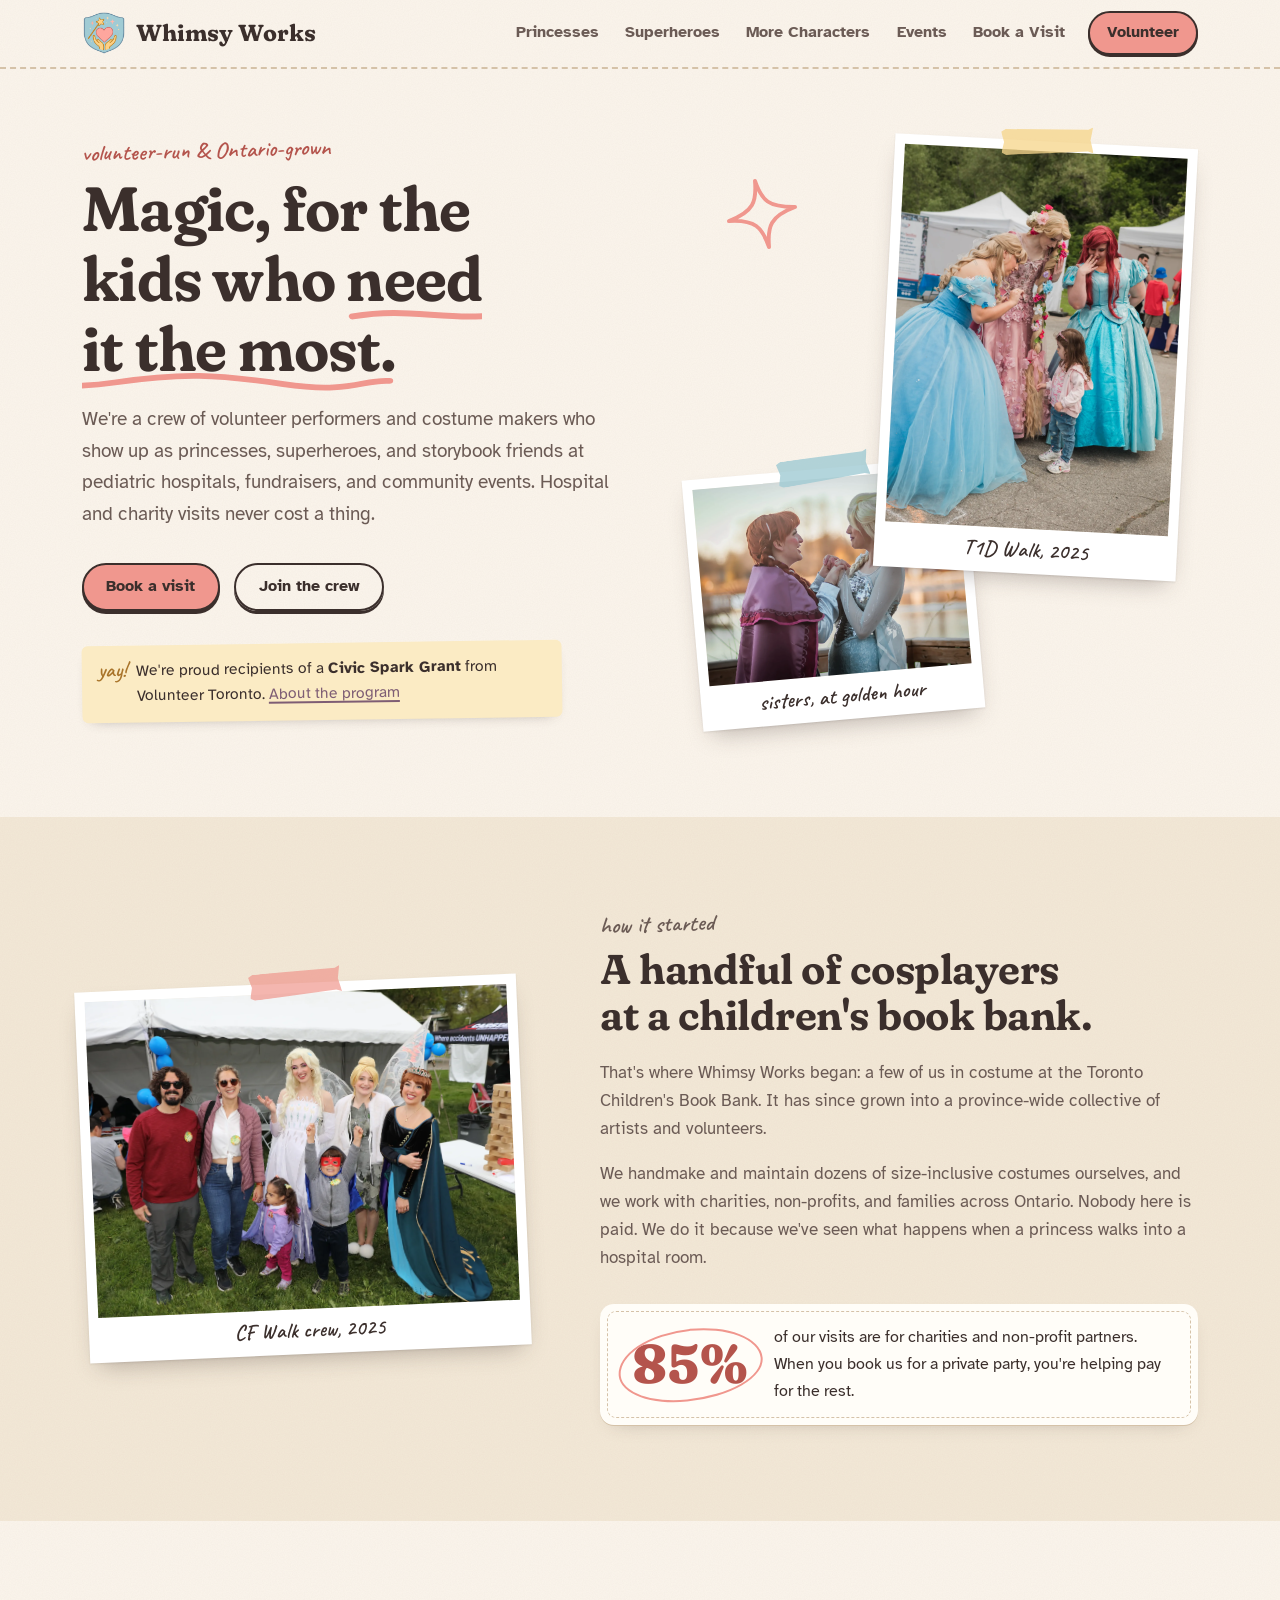
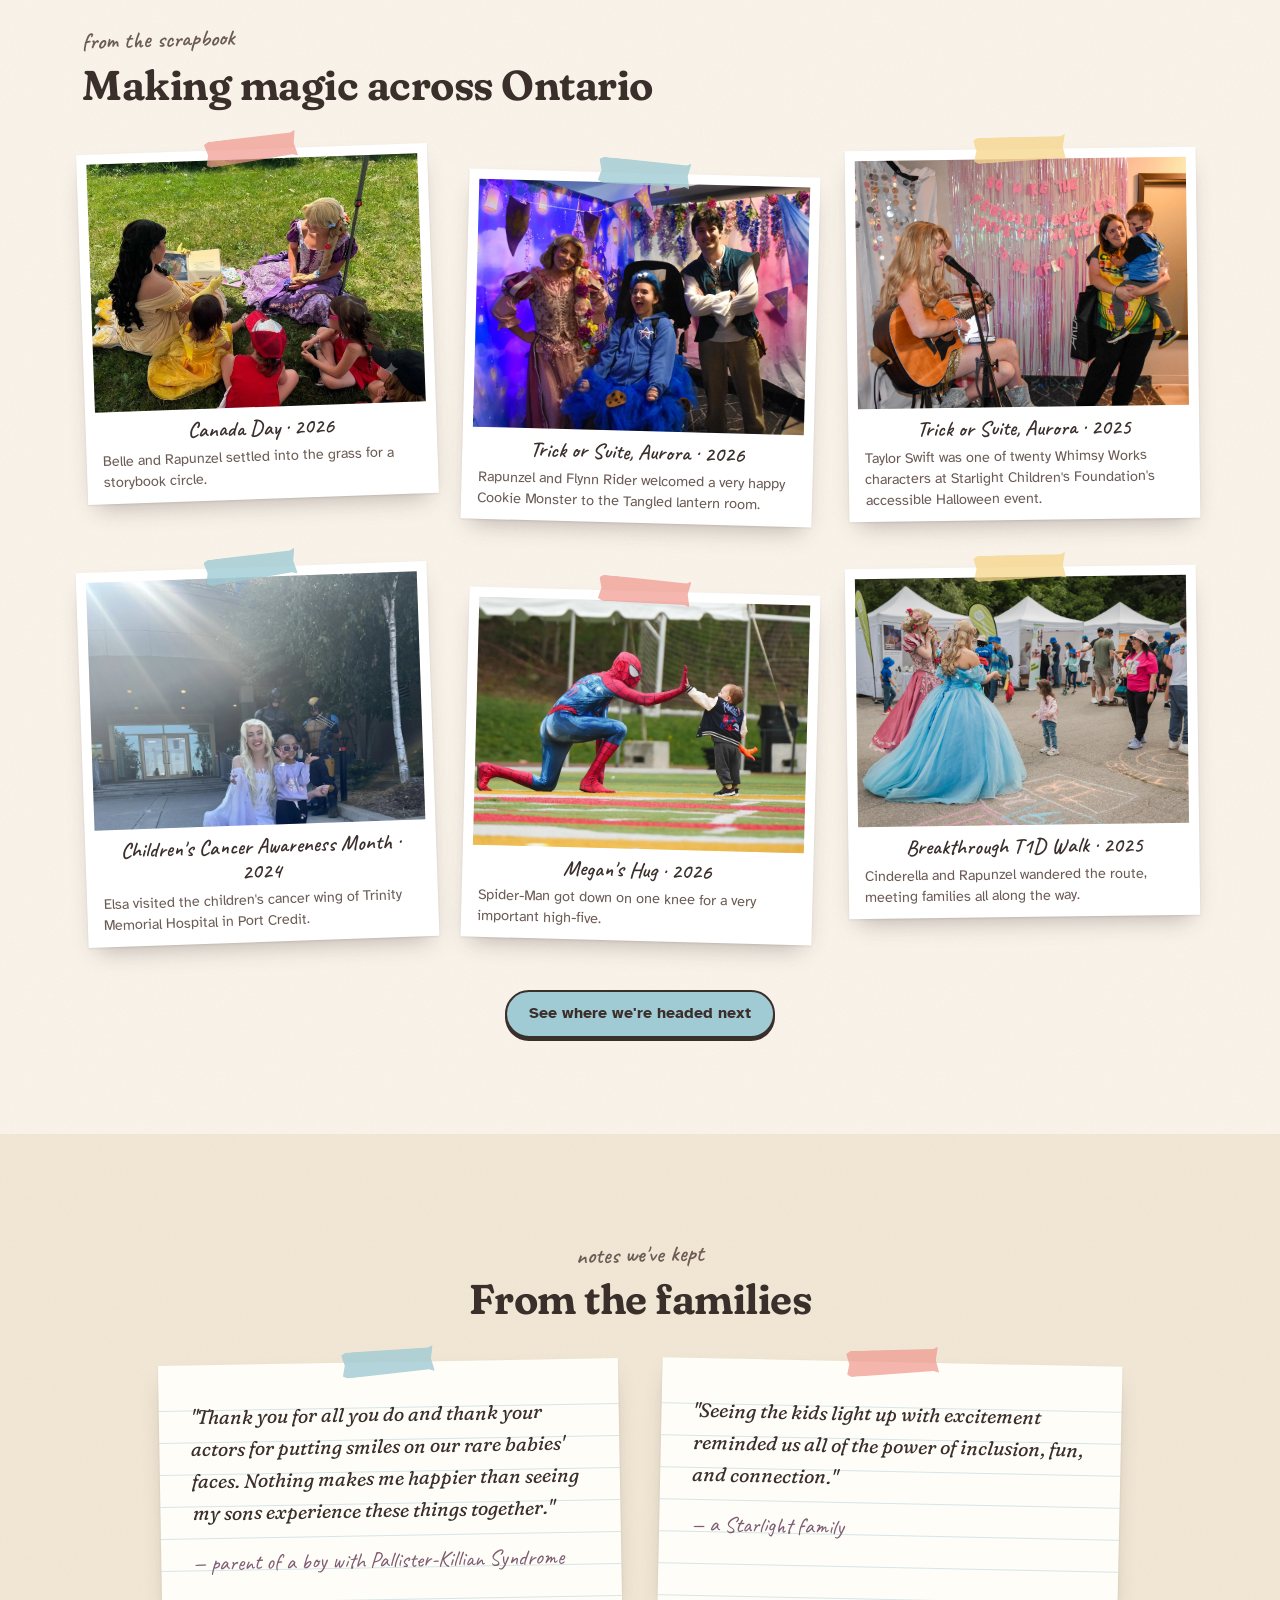
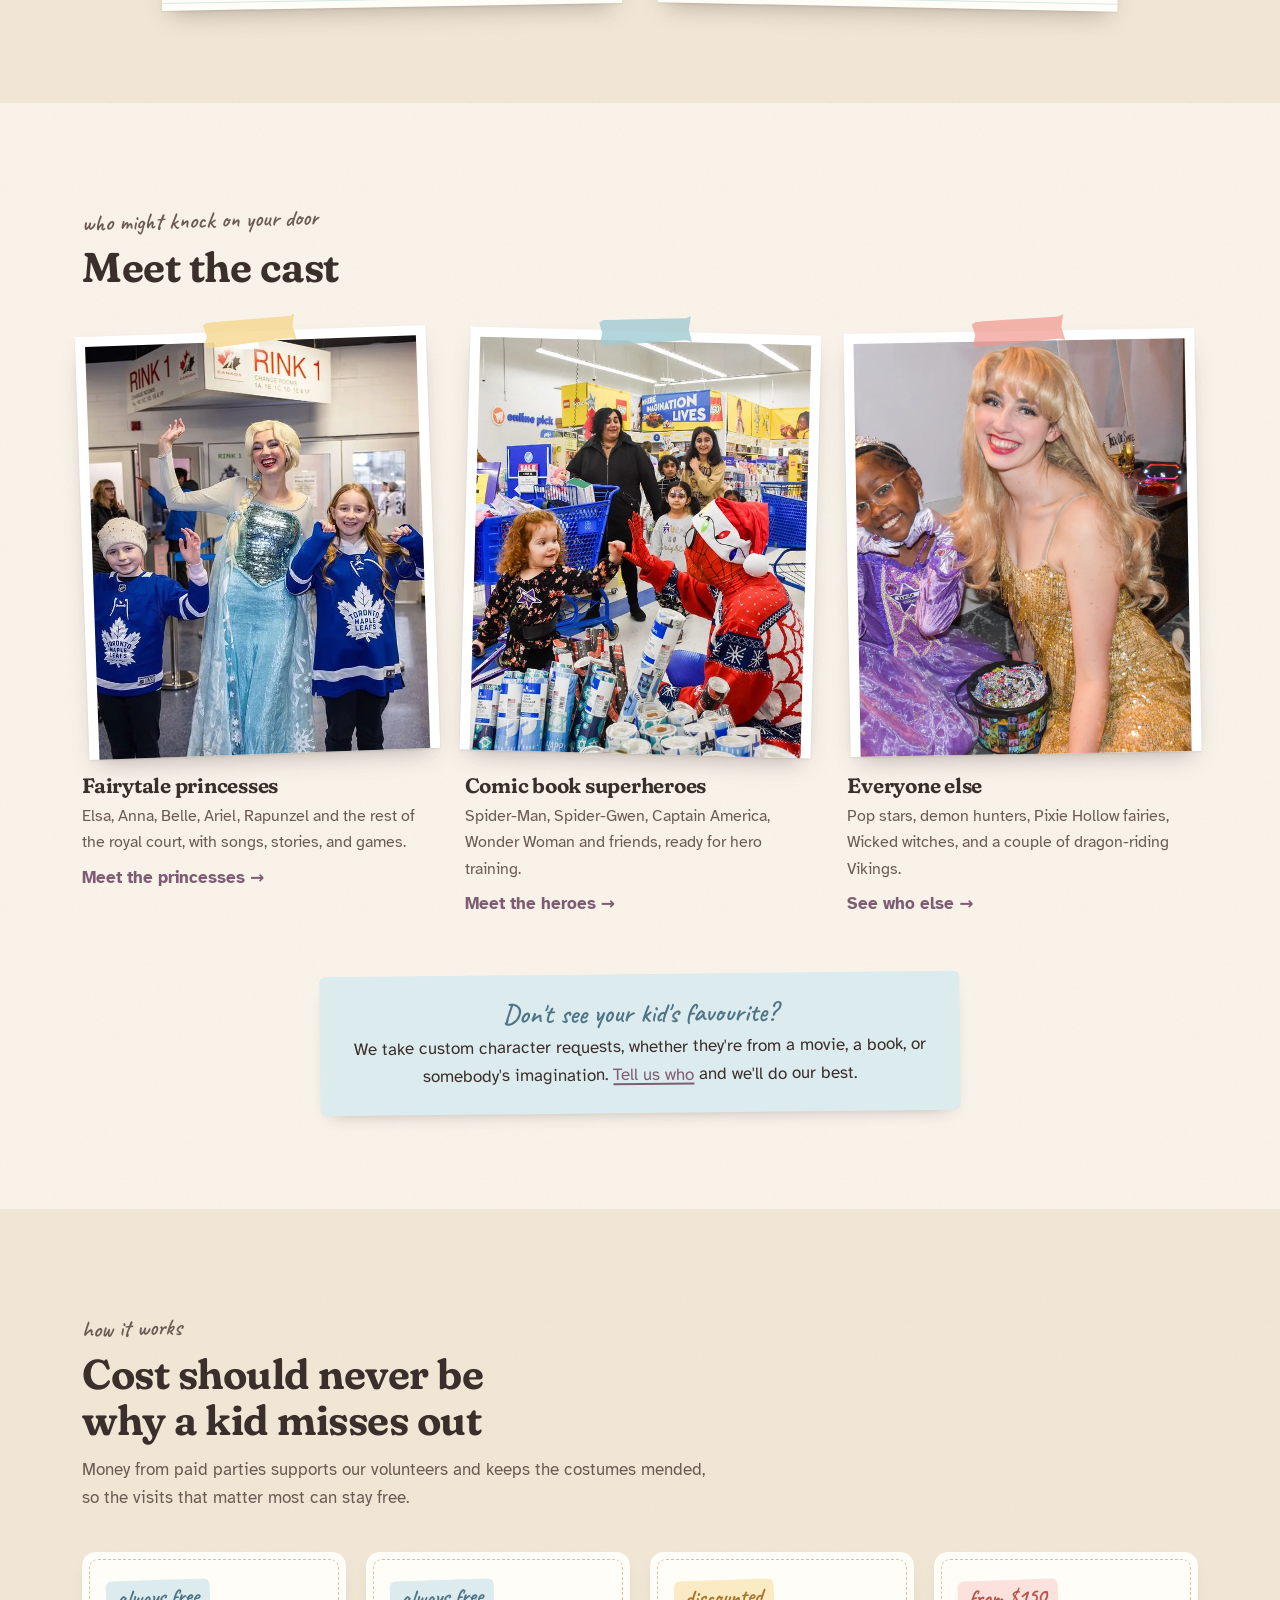
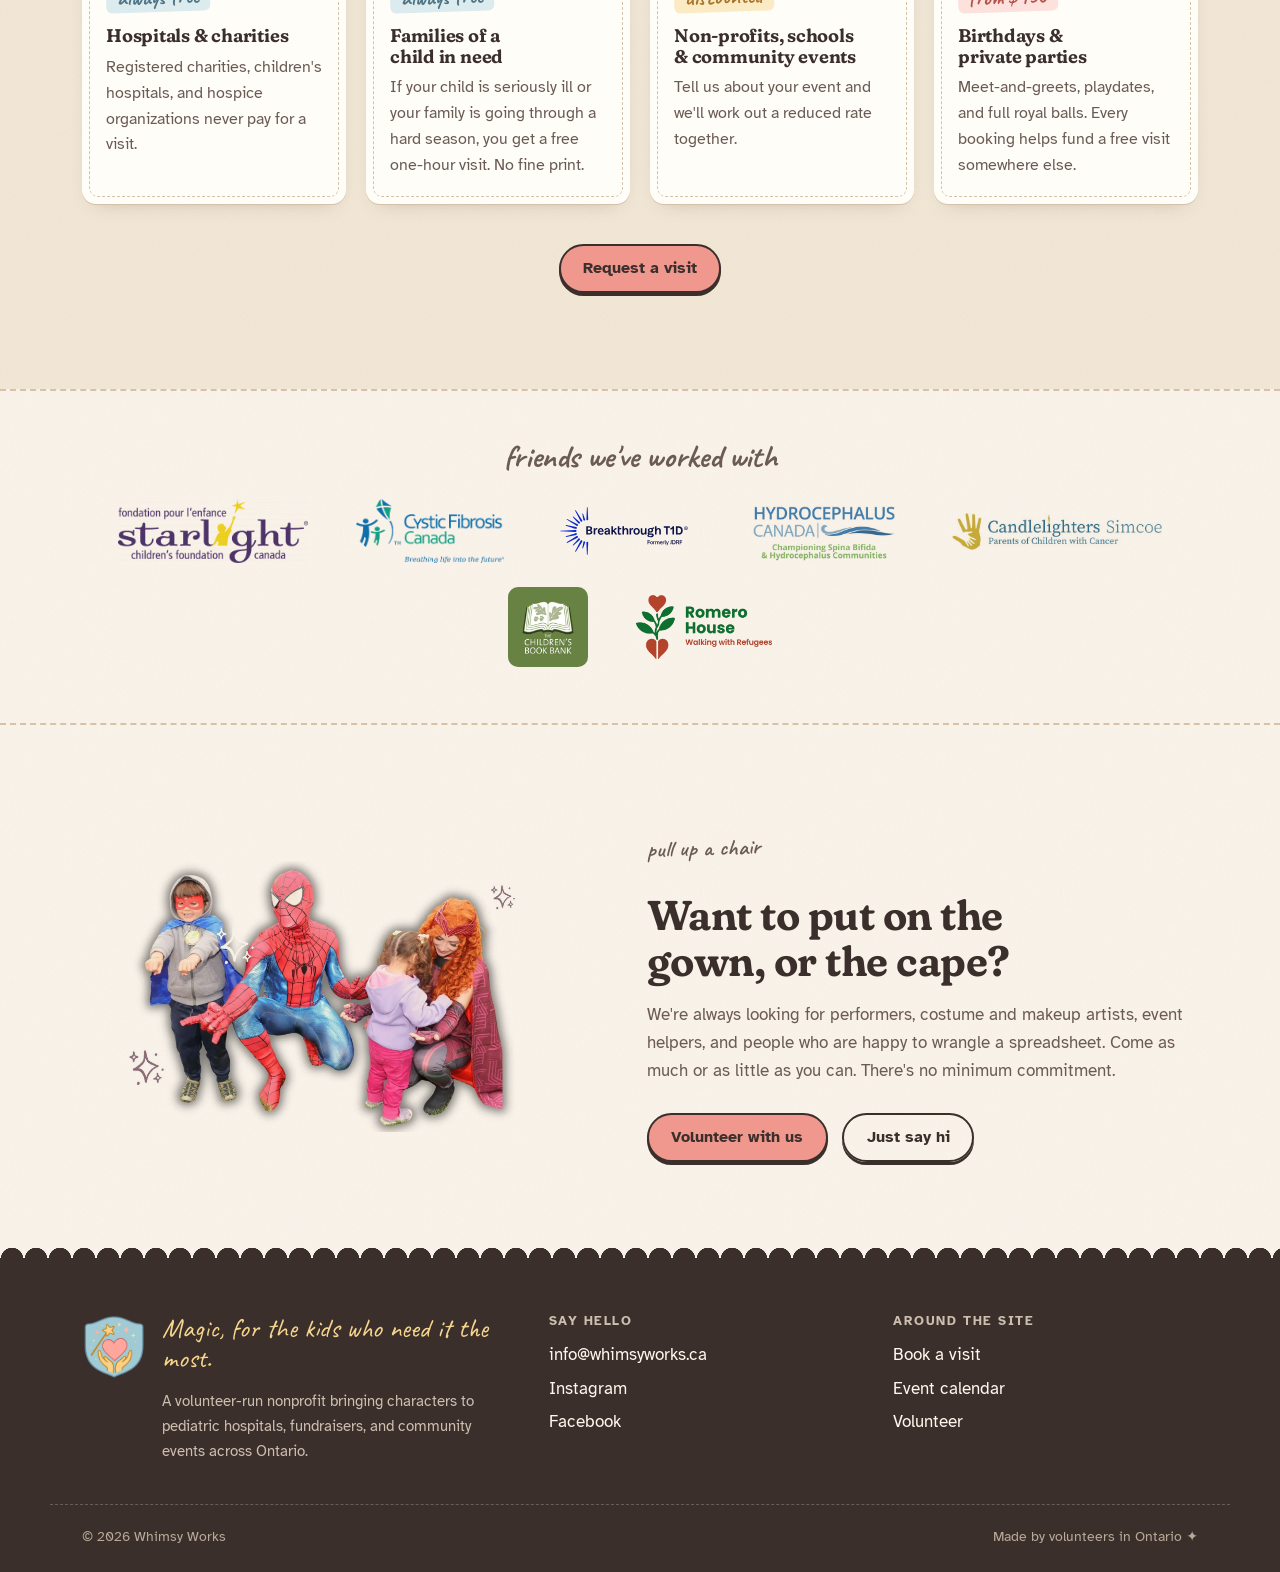
==== index.html @ c8d4ec87 "Add 2026 photos to the scrapbook and Trick or Suite 2026 to the calendar - New scrapbook photos: Can" ====
<!DOCTYPE html>
<html lang="en">
<head>
    <meta charset="UTF-8">
    <meta name="viewport" content="width=device-width, initial-scale=1.0">
    <title>Whimsy Works - Magic for the kids who need it the most</title>
    <link rel="icon" type="image/png" href="images/shield.webp">
    <meta name="description" content="Whimsy Works is a volunteer-run nonprofit bringing handmade, theme-park quality character visits to pediatric hospitals, fundraisers, and community events across Ontario at no cost.">
    <link rel="stylesheet" href="styles.css">
    <link rel="preconnect" href="https://fonts.googleapis.com">
    <link rel="preconnect" href="https://fonts.gstatic.com" crossorigin>
    <link href="https://fonts.googleapis.com/css2?family=Atkinson+Hyperlegible:ital,wght@0,400;0,700;1,400&family=Caveat:wght@500..700&family=Fraunces:ital,opsz,wght,SOFT,WONK@0,9..144,400..800,0..100,0..1;1,9..144,400..800,0..100,0..1&display=swap" rel="stylesheet">
</head>
<body>
    <!-- Header -->
    <header class="header">
        <div class="header-container">
            <a href="index.html" class="logo"><img src="images/shield.webp" alt="" class="logo-img" width="44" height="44">Whimsy Works</a>
            <button class="mobile-menu-btn" aria-label="Menu" aria-expanded="false">
                <span></span><span></span><span></span>
            </button>
            <nav class="nav" aria-label="Main">
                <a href="princesses.html" class="nav-link">Princesses</a>
                <a href="superheros.html" class="nav-link">Superheroes</a>
                <a href="more-characters.html" class="nav-link">More Characters</a>
                <a href="events.html" class="nav-link">Events</a>
                <a href="book.html" class="nav-link">Book a Visit</a>
                <a href="volunteer.html" class="nav-link btn-primary">Volunteer</a>
            </nav>
        </div>
    </header>

    <main>
        <!-- Hero -->
        <section class="home-hero">
            <div class="container home-hero-grid">
                <div class="home-hero-text">
                    <p class="kicker">volunteer-run &amp; Ontario-grown</p>
                    <h1>Magic, for the kids who <span class="squiggle">need it the most.</span></h1>
                    <p class="lede">We're a crew of volunteer performers and costume makers who show up as princesses, superheroes, and storybook friends at pediatric hospitals, fundraisers, and community events. Hospital and charity visits never cost a thing.</p>
                    <div class="btn-row">
                        <a href="book.html" class="btn btn-primary">Book a visit</a>
                        <a href="volunteer.html" class="btn btn-ghost">Join the crew</a>
                    </div>
                    <p class="hero-note">
                        <span class="hand" aria-hidden="true">yay!</span>
                        <span>We're proud recipients of a <strong>Civic Spark Grant</strong> from Volunteer Toronto. <a href="https://info.volunteertoronto.ca/civicspark2026" target="_blank" rel="noopener">About the program</a></span>
                    </p>
                </div>

                <div class="photo-pile">
                    <svg class="doodle" viewBox="0 0 60 60" aria-hidden="true"><path d="M30 4 C 32 20, 36 26, 56 30 C 36 33, 32 40, 30 56 C 28 40, 24 33, 4 30 C 24 27, 28 20, 30 4 Z" fill="none" stroke="currentColor" stroke-width="3" stroke-linejoin="round"/></svg>
                    <figure class="snap taped pile-a">
                        <img src="images/event-4.webp" alt="Cinderella, Rapunzel, and Ariel leaning down to greet a toddler at the Breakthrough T1D Toronto Walk">
                        <figcaption>T1D Walk, 2025</figcaption>
                    </figure>
                    <figure class="snap taped tape-sky pile-b">
                        <img src="images/catie.webp" alt="Anna and Elsa holding hands by the water at sunset">
                        <figcaption>sisters, at golden hour</figcaption>
                    </figure>
                </div>
            </div>
        </section>

        <!-- Our story -->
        <section class="section section-alt" id="about">
            <div class="container story-grid">
                <figure class="snap taped tape-coral story-photo">
                    <img src="images/event-3.webp" alt="Elsa, Anna, and Tinker Bell posing with a family at the Walk to Make Cystic Fibrosis History">
                    <figcaption>CF Walk crew, 2025</figcaption>
                </figure>
                <div class="story-text">
                    <p class="kicker">how it started</p>
                    <h2>A handful of cosplayers at a children's book bank.</h2>
                    <p>That's where Whimsy Works began: a few of us in costume at the Toronto Children's Book Bank. It has since grown into a province-wide collective of artists and volunteers.</p>
                    <p>We handmake and maintain dozens of size-inclusive costumes ourselves, and we work with charities, non-profits, and families across Ontario. Nobody here is paid. We do it because we've seen what happens when a princess walks into a hospital room.</p>
                    <div class="big-stat stitched">
                        <span class="num">85%</span>
                        <p>of our visits are for charities and non-profit partners. When you book us for a private party, you're helping pay for the rest.</p>
                    </div>
                </div>
            </div>
        </section>

        <!-- Scrapbook -->
        <section class="section" id="moments">
            <div class="container">
                <div class="section-head">
                    <p class="kicker">from the scrapbook</p>
                    <h2>Making magic across Ontario</h2>
                </div>
                <div class="scrapbook">
                    <figure class="snap taped tape-coral">
                        <img src="images/event-7.webp" alt="Belle reading a storybook to kids sitting on the grass while Rapunzel listens">
                        <figcaption>Canada Day · 2026
                            <small>Belle and Rapunzel settled into the grass for a storybook circle.</small>
                        </figcaption>
                    </figure>
                    <figure class="snap taped tape-sky">
                        <img src="images/event-8.webp" alt="Rapunzel and Flynn Rider with a delighted girl dressed as Cookie Monster in a lantern-lit Tangled suite">
                        <figcaption>Trick or Suite, Aurora · 2026
                            <small>Rapunzel and Flynn Rider welcomed a very happy Cookie Monster to the Tangled lantern room.</small>
                        </figcaption>
                    </figure>
                    <figure class="snap taped">
                        <img src="images/event-1.webp" alt="Taylor Swift playing guitar for a young boy and his mom at Trick or Suite">
                        <figcaption>Trick or Suite, Aurora · 2025
                            <small>Taylor Swift was one of twenty Whimsy Works characters at Starlight Children's Foundation's accessible Halloween event.</small>
                        </figcaption>
                    </figure>
                    <figure class="snap taped tape-sky">
                        <img src="images/event-2.webp" alt="Elsa visiting the children's cancer wing at Trinity Memorial Hospital">
                        <figcaption>Children's Cancer Awareness Month · 2024
                            <small>Elsa visited the children's cancer wing of Trinity Memorial Hospital in Port Credit.</small>
                        </figcaption>
                    </figure>
                    <figure class="snap taped tape-coral">
                        <img src="images/event-9.webp" alt="Spider-Man kneeling on a sports field to high-five a toddler in a Spider-Man jacket">
                        <figcaption>Megan's Hug · 2026
                            <small>Spider-Man got down on one knee for a very important high-five.</small>
                        </figcaption>
                    </figure>
                    <figure class="snap taped">
                        <img src="images/event-6.webp" alt="Cinderella and Rapunzel walking through the Breakthrough T1D Toronto Walk">
                        <figcaption>Breakthrough T1D Walk · 2025
                            <small>Cinderella and Rapunzel wandered the route, meeting families all along the way.</small>
                        </figcaption>
                    </figure>
                </div>
                <p class="scrapbook-foot"><a href="events.html" class="btn btn-secondary">See where we're headed next</a></p>
            </div>
        </section>

        <!-- Notes from families -->
        <section class="section section-alt">
            <div class="container">
                <div class="section-head center">
                    <p class="kicker">notes we've kept</p>
                    <h2>From the families</h2>
                </div>
                <div class="notes-grid">
                    <figure class="note taped tape-sky">
                        <blockquote>"Thank you for all you do and thank your actors for putting smiles on our rare babies' faces. Nothing makes me happier than seeing my sons experience these things together."</blockquote>
                        <cite>— parent of a boy with Pallister-Killian Syndrome</cite>
                    </figure>
                    <figure class="note taped tape-coral">
                        <blockquote>"Seeing the kids light up with excitement reminded us all of the power of inclusion, fun, and connection."</blockquote>
                        <cite>— a Starlight family</cite>
                    </figure>
                </div>
            </div>
        </section>

        <!-- Characters -->
        <section class="section" id="characters">
            <div class="container">
                <div class="section-head">
                    <p class="kicker">who might knock on your door</p>
                    <h2>Meet the cast</h2>
                </div>
                <div class="cast-grid">
                    <a href="princesses.html" class="cast-card">
                        <figure class="snap taped"><img src="images/princess-3.webp" alt="Elsa"></figure>
                        <h3>Fairytale princesses</h3>
                        <p>Elsa, Anna, Belle, Ariel, Rapunzel and the rest of the royal court, with songs, stories, and games.</p>
                        <span class="more">Meet the princesses →</span>
                    </a>
                    <a href="superheros.html" class="cast-card">
                        <figure class="snap taped tape-sky"><img src="images/hero-1.webp" alt="Spider-Man"></figure>
                        <h3>Comic book superheroes</h3>
                        <p>Spider-Man, Spider-Gwen, Captain America, Wonder Woman and friends, ready for hero training.</p>
                        <span class="more">Meet the heroes →</span>
                    </a>
                    <a href="more-characters.html" class="cast-card">
                        <figure class="snap taped tape-coral"><img src="images/other-1.webp" alt="Taylor Swift"></figure>
                        <h3>Everyone else</h3>
                        <p>Pop stars, demon hunters, Pixie Hollow fairies, Wicked witches, and a couple of dragon-riding Vikings.</p>
                        <span class="more">See who else →</span>
                    </a>
                </div>
                <div class="custom-note">
                    <span class="hand">Don't see your kid's favourite?</span>
                    <p>We take custom character requests, whether they're from a movie, a book, or somebody's imagination. <a href="mailto:info@whimsyworks.ca?subject=Custom%20Character%20Request">Tell us who</a> and we'll do our best.</p>
                </div>
            </div>
        </section>

        <!-- Who pays for what -->
        <section class="section section-alt" id="how-it-works">
            <div class="container">
                <div class="section-head">
                    <p class="kicker">how it works</p>
                    <h2>Cost should never be why a kid misses out</h2>
                    <p>Money from paid parties supports our volunteers and keeps the costumes mended, so the visits that matter most can stay free.</p>
                </div>
                <div class="ways-grid">
                    <div class="way stitched">
                        <span class="tag tag-free">always free</span>
                        <h3>Hospitals &amp; charities</h3>
                        <p>Registered charities, children's hospitals, and hospice organizations never pay for a visit.</p>
                    </div>
                    <div class="way stitched">
                        <span class="tag tag-free">always free</span>
                        <h3>Families of a child in need</h3>
                        <p>If your child is seriously ill or your family is going through a hard season, you get a free one-hour visit. No fine print.</p>
                    </div>
                    <div class="way stitched">
                        <span class="tag tag-discount">discounted</span>
                        <h3>Non-profits, schools &amp; community events</h3>
                        <p>Tell us about your event and we'll work out a reduced rate together.</p>
                    </div>
                    <div class="way stitched">
                        <span class="tag tag-paid">from $150</span>
                        <h3>Birthdays &amp; private parties</h3>
                        <p>Meet-and-greets, playdates, and full royal balls. Every booking helps fund a free visit somewhere else.</p>
                    </div>
                </div>
                <div class="ways-foot"><a href="book.html" class="btn btn-primary">Request a visit</a></div>
            </div>
        </section>

        <!-- Friends -->
        <section class="friends">
            <div class="container">
                <h2>friends we've worked with</h2>
                <div class="friends-row">
                    <img src="images/partner-2.webp" alt="Starlight Children's Foundation Canada">
                    <img src="images/partner-3.webp" alt="Cystic Fibrosis Canada">
                    <img src="images/partner-breakthrough-t1d.svg" alt="Breakthrough T1D Canada">
                    <img src="images/partner-hydrocephalus-canada.webp" alt="Hydrocephalus Canada">
                    <img src="images/partner-candlelighters-simcoe.webp" alt="Candlelighters Simcoe">

                    <img src="images/partner-4.webp" alt="The Children's Book Bank" class="square">
                    <img src="images/partner-1.webp" alt="Romero House">
                </div>
            </div>
        </section>

        <!-- Join us -->
        <section class="section">
            <div class="container join-grid">
                <div class="join-art">
                    <img src="images/blank-hero-bg.webp" alt="Spider-Man and the Scarlet Witch playing with two young kids, one wearing a superhero cape">
                </div>
                <div class="join-text">
                    <p class="kicker">pull up a chair</p>
                    <h2>Want to put on the gown, or the cape?</h2>
                    <p>We're always looking for performers, costume and makeup artists, event helpers, and people who are happy to wrangle a spreadsheet. Come as much or as little as you can. There's no minimum commitment.</p>
                    <div class="btn-row">
                        <a href="volunteer.html" class="btn btn-primary">Volunteer with us</a>
                        <a href="mailto:info@whimsyworks.ca" class="btn btn-ghost">Just say hi</a>
                    </div>
                </div>
            </div>
        </section>
    </main>

    <!-- Footer -->
    <footer class="footer">
        <div class="container footer-inner">
            <div class="footer-brand">
                <img src="images/shield.webp" alt="" class="footer-shield" width="64" height="64">
                <div>
                    <p class="footer-tagline">Magic, for the kids who need it the most.</p>
                    <p class="footer-small">A volunteer-run nonprofit bringing characters to pediatric hospitals, fundraisers, and community events across Ontario.</p>
                </div>
            </div>
            <div class="footer-col">
                <h4>Say hello</h4>
                <ul>
                    <li><a href="mailto:info@whimsyworks.ca">info@whimsyworks.ca</a></li>
                    <li><a href="https://instagram.com/WhimsyWorking" target="_blank" rel="noopener">Instagram</a></li>
                    <li><a href="https://facebook.com/WhimsyWorking" target="_blank" rel="noopener">Facebook</a></li>
                </ul>
            </div>
            <div class="footer-col">
                <h4>Around the site</h4>
                <ul>
                    <li><a href="book.html">Book a visit</a></li>
                    <li><a href="events.html">Event calendar</a></li>
                    <li><a href="volunteer.html">Volunteer</a></li>
                </ul>
            </div>
        </div>
        <div class="container footer-bottom">
            <p>&copy; <span class="footer-year">2026</span> Whimsy Works</p>
            <p>Made by volunteers in Ontario ✦</p>
        </div>
    </footer>

    <script src="script.js"></script>
</body>
</html>
---- styles.css ----
/* =============================================
   WHIMSY WORKS — stylesheet
   ---------------------------------------------
   The look: a craft table. Warm paper, taped-up
   snapshots, stitched edges, handwritten notes.
   Colours come straight from the shield logo.
   ============================================= */

:root {
    /* Paper & ink */
    --paper: #FBF5EC;
    --paper-deep: #F3E8D7;
    --card: #FFFDF8;
    --ink: #3B2F2C;
    --ink-soft: #6B5B55;
    --line: #E6D8C4;
    --line-strong: #D5C2A8;

    /* From the shield */
    --sky: #A0CBD4;
    --sky-soft: #DCEBEE;
    --sky-deep: #4F7486;
    --coral: #F0978E;
    --coral-soft: #FCE1DC;
    --coral-deep: #B4544C;
    --butter: #F6D68E;
    --butter-soft: #FBEBC4;
    --butter-deep: #A9742A;
    --mauve: #7E5D74;
    --mauve-soft: #EDE3EA;

    --font-display: 'Fraunces', Georgia, 'Times New Roman', serif;
    --font-body: 'Atkinson Hyperlegible', system-ui, -apple-system, 'Segoe UI', sans-serif;
    --font-hand: 'Caveat', 'Comic Sans MS', cursive;

    --radius: 14px;
    --max-width: 1180px;
    --gutter: clamp(1rem, 4vw, 2rem);

    --shadow-photo: 0 1px 2px rgba(59, 47, 44, 0.10), 0 12px 24px -10px rgba(59, 47, 44, 0.35);

    /* Paper grain — a tiny inline SVG, so no extra request */
    --grain: url("data:image/svg+xml,%3Csvg xmlns='http://www.w3.org/2000/svg' width='180' height='180'%3E%3Cfilter id='n'%3E%3CfeTurbulence type='fractalNoise' baseFrequency='.85' numOctaves='2' stitchTiles='stitch'/%3E%3CfeColorMatrix values='0 0 0 0 .42 0 0 0 0 .33 0 0 0 0 .24 0 0 0 .07 0'/%3E%3C/filter%3E%3Crect width='100%25' height='100%25' filter='url(%23n)'/%3E%3C/svg%3E");
    /* Hand-drawn underline */
    --squiggle: url("data:image/svg+xml,%3Csvg xmlns='http://www.w3.org/2000/svg' viewBox='0 0 200 14' preserveAspectRatio='none'%3E%3Cpath d='M3 9 C 30 3, 45 13, 75 7 S 120 2, 150 8 S 185 5, 197 6' fill='none' stroke='%23F0978E' stroke-width='3.5' stroke-linecap='round'/%3E%3C/svg%3E");
}

/* ---------- Base ---------- */
*, *::before, *::after { box-sizing: border-box; margin: 0; padding: 0; }

html { scroll-behavior: smooth; -webkit-text-size-adjust: 100%; }

body {
    font-family: var(--font-body);
    font-size: 1.0625rem;
    line-height: 1.65;
    color: var(--ink);
    background: var(--paper) var(--grain);
    overflow-x: hidden;
}

img { max-width: 100%; height: auto; display: block; }

a { color: var(--mauve); text-decoration-thickness: 1.5px; text-underline-offset: 3px; }
a:hover { color: var(--coral-deep); }

h1, h2, h3, h4 {
    font-family: var(--font-display);
    font-variation-settings: "SOFT" 100, "WONK" 1;
    font-weight: 650;
    line-height: 1.12;
    letter-spacing: -0.012em;
    color: var(--ink);
    text-wrap: balance;
}

h1 { font-size: clamp(2.3rem, 5.5vw, 3.9rem); }
h2 { font-size: clamp(1.8rem, 3.6vw, 2.6rem); }
h3 { font-size: 1.3rem; }

p + p { margin-top: 1em; }

strong { font-weight: 700; }

:focus-visible { outline: 3px solid var(--sky-deep); outline-offset: 3px; border-radius: 4px; }

[id] { scroll-margin-top: 96px; }

.container {
    width: 100%;
    max-width: var(--max-width);
    margin: 0 auto;
    padding: 0 var(--gutter);
}

/* ---------- Little reusable bits ---------- */

/* Handwritten note text */
.hand,
.kicker {
    font-family: var(--font-hand);
    font-weight: 600;
    line-height: 1.15;
}

.kicker {
    font-size: 1.45rem;
    color: var(--coral-deep);
    margin-bottom: 0.4rem;
    transform: rotate(-1.5deg);
    transform-origin: left;
}

.squiggle {
    background: var(--squiggle) no-repeat left bottom / 100% 0.38em;
    padding-bottom: 0.12em;
}

.section-head { max-width: 640px; margin-bottom: 2.5rem; }
.section-head p { color: var(--ink-soft); margin-top: 0.75rem; }
.section-head.center { margin-left: auto; margin-right: auto; text-align: center; }
.section-head.center .kicker { transform-origin: center; }

/* Polaroid-style snapshot */
.snap {
    position: relative;
    background: #fff;
    padding: 10px 10px 0;
    box-shadow: var(--shadow-photo);
    transform: rotate(var(--tilt, 0deg));
}

.snap img {
    width: 100%;
    aspect-ratio: var(--ratio, 4 / 5);
    object-fit: cover;
    object-position: var(--focus, center top);
    background: var(--paper-deep);
}

.snap figcaption {
    font-family: var(--font-hand);
    font-size: 1.35rem;
    font-weight: 600;
    line-height: 1.15;
    color: var(--ink);
    text-align: center;
    padding: 0.55rem 0.4rem 0.7rem;
}

/* Washi tape */
.taped::before {
    content: "";
    position: absolute;
    z-index: 3;
    top: -13px;
    left: 50%;
    width: 92px;
    height: 26px;
    transform: translateX(-50%) rotate(var(--tape-tilt, -4deg));
    background: rgba(246, 214, 142, 0.78);
    clip-path: polygon(0 10%, 5% 0, 95% 8%, 100% 0, 97% 50%, 100% 100%, 94% 92%, 5% 100%, 0 90%, 3% 50%);
}
.taped.tape-sky::before { background: rgba(160, 203, 212, 0.8); }
.taped.tape-coral::before { background: rgba(240, 151, 142, 0.7); }

/* Stitched card: a dashed "seam" just inside the edge */
.stitched {
    position: relative;
    background: var(--card);
    border-radius: var(--radius);
    box-shadow: 0 1px 0 var(--line-strong), 0 8px 20px -14px rgba(59, 47, 44, 0.4);
}
.stitched::after {
    content: "";
    position: absolute;
    inset: 7px;
    border: 1.5px dashed var(--line-strong);
    border-radius: calc(var(--radius) - 5px);
    pointer-events: none;
}

/* ---------- Buttons ---------- */
.btn {
    display: inline-flex;
    align-items: center;
    justify-content: center;
    gap: 0.5rem;
    font-family: var(--font-body);
    font-weight: 700;
    font-size: 1rem;
    line-height: 1.2;
    padding: 0.8rem 1.4rem;
    border-radius: 999px;
    border: 2px solid var(--ink);
    background: var(--card);
    color: var(--ink);
    text-decoration: none;
    box-shadow: 0 3px 0 var(--ink);
    cursor: pointer;
    transition: transform 0.12s ease, box-shadow 0.12s ease, background-color 0.15s ease;
}
.btn:hover { color: var(--ink); transform: translateY(-1px); box-shadow: 0 4px 0 var(--ink); }
.btn:active { transform: translateY(2px); box-shadow: 0 1px 0 var(--ink); }
.btn:disabled { opacity: 0.6; cursor: wait; }

.btn-primary, .btn-hero { background: var(--coral); }
.btn-primary:hover, .btn-hero:hover { background: #F4A8A0; }
.btn-secondary { background: var(--sky); }
.btn-secondary:hover { background: #B3D6DE; }
.btn-butter { background: var(--butter); }
.btn-outline, .btn-outline-dark, .btn-ghost { background: transparent; }
.btn-outline:hover, .btn-outline-dark:hover, .btn-ghost:hover { background: var(--card); }
.btn-full { width: 100%; }
.btn-sm { padding: 0.5rem 1rem; font-size: 0.92rem; }

.btn-row { display: flex; flex-wrap: wrap; gap: 0.9rem; align-items: center; }

/* ---------- Header ---------- */
.header {
    position: sticky;
    top: 0;
    z-index: 100;
    background: var(--paper) var(--grain);
    border-bottom: 2px dashed var(--line-strong);
}

.header-container {
    display: flex;
    align-items: center;
    justify-content: space-between;
    gap: 1rem;
    max-width: var(--max-width);
    margin: 0 auto;
    padding: 0.7rem var(--gutter);
}

.logo {
    display: flex;
    align-items: center;
    gap: 0.6rem;
    font-family: var(--font-display);
    font-variation-settings: "SOFT" 100, "WONK" 1;
    font-size: 1.45rem;
    font-weight: 700;
    color: var(--ink);
    text-decoration: none;
    white-space: nowrap;
}
.logo:hover { color: var(--ink); }
.logo-img { width: 44px; height: 44px; transition: transform 0.3s ease; }
.logo:hover .logo-img { transform: rotate(-8deg); }

.nav { display: flex; align-items: center; gap: 0.25rem; }

.nav-link {
    position: relative;
    font-weight: 700;
    font-size: 0.98rem;
    color: var(--ink-soft);
    text-decoration: none;
    padding: 0.45rem 0.7rem;
    border-radius: 8px;
}
.nav-link:hover { color: var(--ink); }
.nav-link[aria-current="page"] { color: var(--ink); }
.nav-link:not(.btn-primary)[aria-current="page"]::after,
.nav-link:not(.btn-primary):hover::after {
    content: "";
    position: absolute;
    left: 0.6rem;
    right: 0.6rem;
    bottom: 0.15rem;
    height: 0.4em;
    background: var(--squiggle) no-repeat center / 100% 100%;
}

.nav .btn-primary {
    margin-left: 0.5rem;
    color: var(--ink);
    background: var(--coral);
    border: 2px solid var(--ink);
    border-radius: 999px;
    padding: 0.45rem 1.05rem;
    box-shadow: 0 2px 0 var(--ink);
}
.nav .btn-primary:hover { background: #F4A8A0; }

.mobile-menu-btn {
    display: none;
    flex-direction: column;
    justify-content: center;
    gap: 5px;
    width: 46px;
    height: 46px;
    padding: 11px;
    background: var(--card);
    border: 2px solid var(--ink);
    border-radius: 12px;
    cursor: pointer;
}
.mobile-menu-btn span {
    display: block;
    height: 2.5px;
    background: var(--ink);
    border-radius: 2px;
    transition: transform 0.25s ease, opacity 0.2s ease;
}
.mobile-menu-btn.active span:nth-child(1) { transform: translateY(7.5px) rotate(45deg); }
.mobile-menu-btn.active span:nth-child(2) { opacity: 0; }
.mobile-menu-btn.active span:nth-child(3) { transform: translateY(-7.5px) rotate(-45deg); }

@media (max-width: 960px) {
    .mobile-menu-btn { display: flex; }
    .nav {
        display: none;
        position: absolute;
        top: 100%;
        left: 0;
        right: 0;
        flex-direction: column;
        align-items: stretch;
        gap: 0;
        padding: 0.5rem var(--gutter) 1.25rem;
        background: var(--paper) var(--grain);
        border-bottom: 2px dashed var(--line-strong);
        box-shadow: 0 14px 20px -16px rgba(59, 47, 44, 0.35);
    }
    .nav.active { display: flex; }
    .nav-link { padding: 0.8rem 0.25rem; font-size: 1.1rem; border-bottom: 1px dashed var(--line); border-radius: 0; }
    .nav-link:not(.btn-primary)[aria-current="page"]::after,
    .nav-link:not(.btn-primary):hover::after { display: none; }
    .nav-link[aria-current="page"] { color: var(--coral-deep); }
    .nav .btn-primary { margin: 1rem 0 0; text-align: center; border-bottom: 2px solid var(--ink); }
}

/* ---------- Footer ---------- */
.footer {
    margin-top: 0;
    background: var(--ink);
    color: #EFE6DA;
    padding: 3.5rem 0 1.5rem;
    position: relative;
}
/* scalloped top edge, like a bunting / pinking-shear cut */
.footer::before {
    content: "";
    position: absolute;
    top: -11px;
    left: 0;
    right: 0;
    height: 12px;
    background: radial-gradient(circle at 12px 12px, var(--ink) 11px, transparent 11.5px) repeat-x;
    background-size: 24px 12px;
}

.footer-inner {
    display: grid;
    grid-template-columns: 1.4fr 1fr 1fr;
    gap: 2.5rem;
}

.footer-brand { display: flex; gap: 1rem; align-items: flex-start; }
.footer-shield { width: 64px; height: auto; flex-shrink: 0; }
.footer-tagline {
    font-family: var(--font-hand);
    font-size: 1.7rem;
    line-height: 1.1;
    color: var(--butter);
    margin-bottom: 0.5rem;
}
.footer-small { color: #CDBFB0; font-size: 0.95rem; }

.footer h4 {
    font-family: var(--font-body);
    font-size: 0.8rem;
    letter-spacing: 0.12em;
    text-transform: uppercase;
    color: #CDBFB0;
    margin-bottom: 0.8rem;
}
.footer-col ul { list-style: none; display: grid; gap: 0.35rem; }
.footer a { color: #FFF7EC; text-decoration: none; }
.footer a:hover { color: var(--butter); text-decoration: underline; }

.footer-bottom {
    margin-top: 2.5rem;
    padding-top: 1.25rem;
    border-top: 1.5px dashed rgba(239, 230, 218, 0.25);
    font-size: 0.88rem;
    color: #B8A999;
    display: flex;
    flex-wrap: wrap;
    justify-content: space-between;
    gap: 0.5rem;
}
.footer-bottom p + p { margin-top: 0; }

@media (max-width: 820px) {
    .footer-inner { grid-template-columns: 1fr 1fr; }
    .footer-brand { grid-column: 1 / -1; }
}
@media (max-width: 480px) {
    .footer-inner { grid-template-columns: 1fr; }
}

/* =============================================
   HOMEPAGE
   ============================================= */
.section { padding: clamp(3.5rem, 8vw, 6rem) 0; }
.section-alt { background: var(--paper-deep) var(--grain); }

/* ---------- Hero ---------- */
.home-hero { padding: clamp(2.5rem, 6vw, 4.5rem) 0 clamp(3.5rem, 8vw, 6rem); overflow: hidden; }

.home-hero-grid {
    display: grid;
    grid-template-columns: 1.08fr 1fr;
    gap: clamp(2rem, 5vw, 4rem);
    align-items: center;
}

.home-hero h1 { margin-bottom: 1.25rem; }
.home-hero .lede { font-size: 1.2rem; color: var(--ink-soft); max-width: 34rem; margin-bottom: 2rem; }

.hero-note {
    margin-top: 2rem;
    display: inline-flex;
    gap: 0.6rem;
    align-items: flex-start;
    max-width: 30rem;
    padding: 0.8rem 1rem;
    background: var(--butter-soft);
    border-radius: 6px;
    transform: rotate(-0.8deg);
    box-shadow: 0 6px 14px -10px rgba(59, 47, 44, 0.45);
    font-size: 0.97rem;
}
.hero-note .hand { font-size: 1.35rem; color: var(--butter-deep); line-height: 1; }

.photo-pile {
    position: relative;
    min-height: 580px;
}
.photo-pile .snap { position: absolute; }
.photo-pile .pile-a { width: 60%; right: 2%; top: 0; --tilt: 3deg; --ratio: 3 / 4; z-index: 3; }
.photo-pile .pile-b { width: 56%; left: 0; bottom: 0; --tilt: -5deg; --ratio: 4 / 3; --focus: center 30%; z-index: 2; }
.photo-pile .doodle {
    position: absolute;
    left: 6%;
    top: 6%;
    width: 78px;
    color: var(--coral);
    transform: rotate(-12deg);
}

@media (max-width: 860px) {
    .home-hero-grid { grid-template-columns: 1fr; }
    .photo-pile { min-height: 0; display: grid; grid-template-columns: 1fr 1fr; gap: 1rem; margin-top: 1rem; }
    .photo-pile .snap { position: relative; width: auto; left: auto; right: auto; top: auto; bottom: auto; }
    .photo-pile .pile-b { margin-top: 2.5rem; }
    .photo-pile .doodle { display: none; }
}

/* ---------- Our story ---------- */
.story-grid {
    display: grid;
    grid-template-columns: 0.85fr 1.15fr;
    gap: clamp(2rem, 6vw, 5rem);
    align-items: center;
}
.story-photo { --tilt: -2.5deg; --ratio: 4 / 3; --focus: center 35%; max-width: 480px; }
.story-text h2 { margin-bottom: 1.25rem; }
.story-text p { color: var(--ink-soft); }

.big-stat {
    display: flex;
    gap: 1.1rem;
    align-items: center;
    margin-top: 2rem;
    padding: 1.25rem 1.5rem;
}
.big-stat .num {
    font-family: var(--font-display);
    font-variation-settings: "SOFT" 100, "WONK" 1;
    font-size: 3.4rem;
    font-weight: 750;
    line-height: 1;
    color: var(--coral-deep);
    position: relative;
    padding: 0.2rem 0.5rem;
}
/* hand-drawn circle around the number */
.big-stat .num::after {
    content: "";
    position: absolute;
    inset: -0.35rem -0.4rem;
    border: 2.5px solid var(--coral);
    border-radius: 52% 48% 55% 45% / 55% 50% 50% 45%;
    transform: rotate(-6deg);
}
.big-stat p { color: var(--ink); margin: 0; font-size: 1.02rem; }

@media (max-width: 820px) {
    .story-grid { grid-template-columns: 1fr; }
    .story-photo { margin: 0 auto; }
    .big-stat { flex-direction: column; align-items: flex-start; }
}

/* ---------- Scrapbook ---------- */
.scrapbook {
    display: grid;
    grid-template-columns: repeat(auto-fill, minmax(290px, 1fr));
    gap: 2.75rem 2rem;
    align-items: start;
}
.scrapbook .snap { --ratio: 4 / 3; }
.scrapbook .snap:nth-child(3n+1) { --tilt: -2deg; --tape-tilt: -6deg; }
.scrapbook .snap:nth-child(3n+2) { --tilt: 1.5deg; --tape-tilt: 3deg; margin-top: 1.5rem; }
.scrapbook .snap:nth-child(3n)   { --tilt: -0.75deg; --tape-tilt: -2deg; }
.scrapbook .snap figcaption small {
    display: block;
    font-family: var(--font-body);
    font-size: 0.9rem;
    font-weight: 400;
    line-height: 1.45;
    color: var(--ink-soft);
    text-align: left;
    margin-top: 0.35rem;
}
.scrapbook-foot { margin-top: 3rem; text-align: center; }

/* ---------- Notes from families ---------- */
.notes-grid {
    display: grid;
    grid-template-columns: 1fr 1fr;
    gap: 2.5rem;
    max-width: 960px;
    margin: 0 auto;
}
.note {
    position: relative;
    padding: 2.25rem 2rem 1.75rem;
    background: var(--card);
    /* ruled notebook paper */
    background-image: repeating-linear-gradient(to bottom, transparent 0, transparent 31px, rgba(160, 203, 212, 0.45) 31px, rgba(160, 203, 212, 0.45) 32px);
    background-position: 0 14px;
    box-shadow: var(--shadow-photo);
    transform: rotate(var(--tilt, -1deg));
}
.note:nth-child(2) { --tilt: 1.2deg; }
.note blockquote {
    font-family: var(--font-display);
    font-variation-settings: "SOFT" 100;
    font-style: italic;
    font-size: 1.22rem;
    line-height: 32px;
    color: var(--ink);
}
.note cite {
    display: block;
    margin-top: 1rem;
    font-family: var(--font-hand);
    font-style: normal;
    font-size: 1.4rem;
    color: var(--mauve);
}
@media (max-width: 760px) { .notes-grid { grid-template-columns: 1fr; } }

/* ---------- Characters ---------- */
.cast-grid {
    display: grid;
    grid-template-columns: repeat(3, 1fr);
    gap: 2.5rem 2rem;
}
.cast-card { text-decoration: none; color: inherit; display: block; }
.cast-card .snap { --ratio: 4 / 5; transition: transform 0.25s ease; }
.cast-card:nth-child(1) .snap { --tilt: -2deg; }
.cast-card:nth-child(2) .snap { --tilt: 1.5deg; }
.cast-card:nth-child(3) .snap { --tilt: -1deg; }
.cast-card:hover .snap { transform: rotate(0deg) translateY(-4px); }
.cast-card h3 { margin-top: 1.25rem; }
.cast-card p { color: var(--ink-soft); margin-top: 0.35rem; font-size: 1rem; }
.cast-card .more { display: inline-block; margin-top: 0.5rem; font-weight: 700; color: var(--mauve); }
.cast-card:hover .more { color: var(--coral-deep); }

.custom-note {
    margin: 3.5rem auto 0;
    max-width: 640px;
    padding: 1.5rem 1.75rem;
    background: var(--sky-soft);
    border-radius: 6px;
    transform: rotate(-0.6deg);
    box-shadow: 0 8px 18px -12px rgba(59, 47, 44, 0.45);
    text-align: center;
}
.custom-note .hand { font-size: 1.7rem; color: var(--sky-deep); display: block; margin-bottom: 0.25rem; }

@media (max-width: 860px) { .cast-grid { grid-template-columns: 1fr 1fr; } }
@media (max-width: 540px) { .cast-grid { grid-template-columns: 1fr; max-width: 360px; margin: 0 auto; } }

/* ---------- Who pays for what ---------- */
.ways-grid {
    display: grid;
    grid-template-columns: repeat(4, 1fr);
    gap: 1.25rem;
}
.way { padding: 1.75rem 1.5rem 1.6rem; }
.way .tag {
    display: inline-block;
    font-family: var(--font-hand);
    font-size: 1.35rem;
    font-weight: 700;
    line-height: 1;
    padding: 0.35rem 0.7rem 0.3rem;
    border-radius: 6px;
    margin-bottom: 0.9rem;
    transform: rotate(-2deg);
}
.tag-free { background: var(--sky-soft); color: var(--sky-deep); }
.tag-discount { background: var(--butter-soft); color: var(--butter-deep); }
.tag-paid { background: var(--coral-soft); color: var(--coral-deep); }
.way h3 { font-size: 1.15rem; margin-bottom: 0.5rem; }
.way p { font-size: 0.98rem; color: var(--ink-soft); }
.ways-foot { margin-top: 2.5rem; display: flex; justify-content: center; }

@media (max-width: 960px) { .ways-grid { grid-template-columns: 1fr 1fr; } }
@media (max-width: 540px) { .ways-grid { grid-template-columns: 1fr; } }

/* ---------- Friends / partners ---------- */
.friends {
    padding: 3rem 0 3.5rem;
    border-top: 2px dashed var(--line-strong);
    border-bottom: 2px dashed var(--line-strong);
}
.friends h2 { font-family: var(--font-hand); font-size: 2rem; font-weight: 700; text-align: center; color: var(--ink-soft); margin-bottom: 1.5rem; }
.friends-row {
    display: flex;
    flex-wrap: wrap;
    justify-content: center;
    align-items: center;
    gap: 1.5rem 3rem;
}
.friends-row img {
    height: 64px;
    width: auto;
    max-width: 210px;
    object-fit: contain;
    mix-blend-mode: multiply;
    filter: saturate(0.85);
}
.friends-row img.square { height: 80px; border-radius: 10px; mix-blend-mode: normal; }

/* ---------- Join us ---------- */
.join-grid {
    display: grid;
    grid-template-columns: 1fr 1.1fr;
    gap: clamp(2rem, 5vw, 4rem);
    align-items: center;
}
.join-art img { mix-blend-mode: multiply; width: 100%; }
.join-text p { color: var(--ink-soft); margin: 1rem 0 1.75rem; }
@media (max-width: 820px) {
    .join-grid { grid-template-columns: 1fr; }
    .join-art { order: 2; }
}

/* =============================================
   SUBPAGES — shared page header
   ============================================= */
.page-hero {
    display: grid;
    grid-template-columns: 1.2fr 0.8fr;
    align-items: center;
    gap: clamp(1.5rem, 5vw, 4rem);
    padding: clamp(2.5rem, 6vw, 4.5rem) max(var(--gutter), calc((100% - var(--max-width)) / 2 + var(--gutter)));
    border-bottom: 2px dashed var(--line-strong);
}
.page-hero-overlay { display: none; }
.page-hero-content h1 { margin-bottom: 0.9rem; }
.page-hero-content p { font-size: 1.18rem; color: var(--ink-soft); max-width: 36rem; }
.page-hero-content p.kicker { font-size: 1.5rem; color: var(--coral-deep); }
.page-hero-content .kicker + h1 { margin-top: 0.25rem; }

.page-hero-bg {
    width: 100%;
    max-width: 420px;
    justify-self: center;
    aspect-ratio: 4 / 3;
    object-fit: cover;
    object-position: center 30%;
    background: #fff;
    padding: 10px 10px 34px;
    box-shadow: var(--shadow-photo);
    transform: rotate(2.5deg);
}
/* when there's no photo, let the words have the room */
.page-hero:not(:has(.page-hero-bg)) { grid-template-columns: 1fr; }

.hero-cta { margin-top: 1.5rem; }

@media (max-width: 760px) {
    .page-hero { grid-template-columns: 1fr; }
    .page-hero-bg { max-width: 340px; }
}

/* =============================================
   CHARACTER GALLERIES
   ============================================= */
.character-gallery-page { padding: clamp(3rem, 7vw, 5rem) 0; }

.character-card-wrapper,
.character-gallery-page .container > .character-card {
    margin-bottom: 3.5rem;
}
.character-card-wrapper:last-child,
.character-gallery-page .container > .character-card:last-child { margin-bottom: 0; }

.character-card {
    display: grid;
    grid-template-columns: minmax(0, 5fr) minmax(0, 7fr);
    gap: clamp(1.75rem, 5vw, 3.5rem);
    align-items: center;
}
.character-card.reverse { direction: ltr; }

.character-image {
    position: relative;
    background: #fff;
    padding: 10px 10px 30px;
    box-shadow: var(--shadow-photo);
    transform: rotate(var(--tilt, -1.5deg));
}
.character-gallery-page .container > :nth-child(even) .character-image,
.character-gallery-page .container > .character-card:nth-child(even) .character-image { --tilt: 1.5deg; }

.character-image::before {
    content: "";
    position: absolute;
    z-index: 3;
    top: -12px;
    left: 50%;
    width: 88px;
    height: 24px;
    transform: translateX(-50%) rotate(-3deg);
    background: rgba(246, 214, 142, 0.78);
    clip-path: polygon(0 10%, 5% 0, 95% 8%, 100% 0, 97% 50%, 100% 100%, 94% 92%, 5% 100%, 0 90%, 3% 50%);
}
.character-gallery-page .container > :nth-child(3n+2) .character-image::before { background: rgba(160, 203, 212, 0.8); }
.character-gallery-page .container > :nth-child(3n) .character-image::before { background: rgba(240, 151, 142, 0.7); }

.character-image img,
.card-slide {
    width: 100%;
    aspect-ratio: 4 / 5;
    object-fit: cover;
    object-position: center top;
    background: var(--paper-deep);
}

.card-slideshow { position: relative; }
.card-slide { display: none; cursor: pointer; }
.card-slide.active { display: block; }

.card-slide-btn,
.expand-slide-btn {
    position: absolute;
    top: calc(50% - 10px);
    transform: translateY(-50%);
    width: 36px;
    height: 36px;
    display: flex;
    align-items: center;
    justify-content: center;
    background: var(--card);
    color: var(--ink);
    border: 2px solid var(--ink);
    border-radius: 50%;
    font-size: 0.9rem;
    line-height: 1;
    cursor: pointer;
    z-index: 4;
    box-shadow: 0 2px 0 var(--ink);
}
.card-slide-btn:hover,
.expand-slide-btn:hover { background: var(--butter); }
.card-slide-prev, .expand-slide-prev { left: 18px; }
.card-slide-next, .expand-slide-next { right: 18px; }

.character-info h2 { font-size: clamp(1.7rem, 3vw, 2.2rem); }
.character-subtitle {
    font-family: var(--font-hand);
    font-size: 1.6rem;
    font-weight: 700;
    color: var(--coral-deep);
    line-height: 1.1;
    margin: 0.2rem 0 0.9rem;
}
.character-subtitle:empty { display: none; }
.character-info > p:not(.character-subtitle) { color: var(--ink-soft); margin-bottom: 1.5rem; }

/* Expand panels (princesses) */
.see-more-btn { background: var(--card); }

.character-expand {
    max-height: 0;
    overflow: hidden;
    opacity: 0;
    transition: max-height 0.55s ease, opacity 0.35s ease;
}
.character-expand.open { opacity: 1; }

.expand-inner {
    position: relative;
    margin: 2.25rem 0 0.5rem;
    padding: 2rem;
    display: grid;
    grid-template-columns: 1fr 1fr;
    gap: 2.5rem;
    align-items: start;
    background: var(--paper-deep);
    border-radius: var(--radius);
}
.expand-inner::after {
    content: "";
    position: absolute;
    inset: 7px;
    border: 1.5px dashed var(--line-strong);
    border-radius: calc(var(--radius) - 5px);
    pointer-events: none;
}

.expand-gallery { position: relative; min-height: 200px; background: #fff; padding: 8px; box-shadow: var(--shadow-photo); }
.expand-slide { display: none; width: 100%; height: 100%; object-fit: cover; object-position: top; cursor: pointer; }
.expand-slide.active { display: block; }

.expand-details { display: grid; gap: 1.25rem; align-content: start; }
.expand-details .btn { justify-self: start; }
.expand-section { width: 100%; }
.expand-section h3 {
    font-family: var(--font-hand);
    font-size: 1.7rem;
    font-weight: 700;
    color: var(--mauve);
    margin-bottom: 0.3rem;
}
.expand-list { list-style: none; display: grid; gap: 0.2rem; }
.expand-list li { position: relative; padding-left: 1.3rem; color: var(--ink); }
.expand-list li::before { content: "✦"; position: absolute; left: 0; top: 0.05em; color: var(--coral); font-size: 0.85em; }

/* Outfit switcher */
.outfit-section { display: flex; flex-direction: column; align-items: center; text-align: center; }
.outfit-preview-stack { position: relative; width: 240px; height: 240px; margin: 0.5rem auto 0.75rem; }
.outfit-preview {
    position: absolute;
    top: 0;
    left: 0;
    width: 240px;
    height: 240px;
    object-fit: contain;
    filter: grayscale(1) opacity(0.4);
    transition: filter 0.3s ease;
    cursor: pointer;
}
.outfit-preview.active { filter: drop-shadow(0 8px 12px rgba(59, 47, 44, 0.3)); }

.outfit-buttons { display: flex; flex-wrap: wrap; justify-content: center; gap: 0.45rem; }
.outfit-btn {
    font-family: var(--font-body);
    font-weight: 700;
    font-size: 0.88rem;
    padding: 0.35rem 0.85rem;
    color: var(--ink);
    background: var(--card);
    border: 1.5px solid var(--ink);
    border-radius: 999px;
    cursor: pointer;
}
.outfit-btn:hover { background: var(--butter-soft); }
.outfit-btn.active { background: var(--butter); box-shadow: 0 2px 0 var(--ink); }

.outfit-recommendation {
    margin-top: 1rem;
    font-size: 0.95rem;
    text-align: left;
    padding: 0.7rem 0.9rem;
    background: var(--sky-soft);
    border-radius: 6px;
}

@media (max-width: 760px) {
    .character-card { grid-template-columns: 1fr; }
    .character-image { max-width: 380px; width: 100%; margin: 0 auto; }
    .expand-inner { grid-template-columns: 1fr; padding: 1.75rem 1.25rem; }
}

/* "Explore more" at the bottom of gallery pages */
.character-nav-section { padding: clamp(3rem, 7vw, 5rem) 0; background: var(--paper-deep) var(--grain); text-align: center; }
.character-nav-section h2 { margin-bottom: 2.5rem; }
.character-nav-grid {
    display: grid;
    grid-template-columns: 1fr 1fr;
    gap: 2.5rem;
    max-width: 720px;
    margin: 0 auto;
}
.character-nav-card {
    display: block;
    background: #fff;
    padding: 10px 10px 0;
    box-shadow: var(--shadow-photo);
    color: var(--ink);
    text-decoration: none;
    transform: rotate(-1.5deg);
    transition: transform 0.25s ease;
}
.character-nav-card:nth-child(2) { transform: rotate(1.5deg); }
.character-nav-card:hover { transform: rotate(0) translateY(-4px); color: var(--ink); }
.character-nav-card img { width: 100%; aspect-ratio: 4 / 3; object-fit: cover; object-position: top; }
.character-nav-label { padding: 0.75rem 0.5rem 0.9rem; }
.character-nav-label h3 { font-family: var(--font-hand); font-size: 1.7rem; font-weight: 700; }
.character-nav-label span { font-weight: 700; color: var(--mauve); font-size: 0.95rem; }
@media (max-width: 600px) { .character-nav-grid { grid-template-columns: 1fr; max-width: 360px; } }

.back-link-section { padding: 2.5rem 0 4rem; text-align: center; background: var(--paper-deep) var(--grain); }

/* Custom request note (more characters) + generic CTA band (events) */
.custom-requests, .cta { padding: clamp(3rem, 7vw, 5rem) 0; }
.custom-content,
.cta .container {
    max-width: 680px;
    text-align: center;
}
.custom-content {
    margin: 0 auto;
    padding: 2.25rem 2rem;
    background: var(--sky-soft);
    border-radius: 6px;
    transform: rotate(-0.6deg);
    box-shadow: 0 10px 22px -14px rgba(59, 47, 44, 0.45);
}
.custom-content p, .cta p { color: var(--ink-soft); margin: 0.9rem 0 1.5rem; }
.cta-buttons { display: flex; flex-wrap: wrap; gap: 0.9rem; justify-content: center; }

/* =============================================
   EVENTS
   ============================================= */
.events-section { padding: clamp(3rem, 7vw, 5rem) 0; }
.events-group + .events-group, .events-empty + .events-group { margin-top: 4rem; }
.events-group-title { margin-bottom: 1.75rem; }
.events-group-past .events-group-title { color: var(--ink-soft); }

.events-list { display: grid; gap: 1.5rem; }

.event-card {
    position: relative;
    display: grid;
    grid-template-columns: 96px 1fr;
    gap: 1.5rem;
    padding: 1.6rem;
    background: var(--card);
    border-radius: var(--radius);
    box-shadow: 0 1px 0 var(--line-strong), 0 8px 20px -14px rgba(59, 47, 44, 0.4);
}
.event-card::after {
    content: "";
    position: absolute;
    inset: 7px;
    border: 1.5px dashed var(--line-strong);
    border-radius: calc(var(--radius) - 5px);
    pointer-events: none;
}
.event-card.past { background: transparent; box-shadow: none; }
.event-card.past .event-date-block { filter: saturate(0.4); }

/* tear-off calendar page */
.event-date-block {
    align-self: start;
    display: flex;
    flex-direction: column;
    align-items: center;
    background: #fff;
    border: 2px solid var(--ink);
    border-radius: 10px;
    overflow: hidden;
    box-shadow: 0 3px 0 var(--ink);
    transform: rotate(-2deg);
    position: relative;
    z-index: 1;
}
.event-month {
    width: 100%;
    text-align: center;
    background: var(--coral);
    border-bottom: 2px solid var(--ink);
    font-weight: 700;
    font-size: 0.85rem;
    letter-spacing: 0.12em;
    padding: 0.25rem 0;
}
.event-day {
    font-family: var(--font-display);
    font-variation-settings: "SOFT" 100, "WONK" 1;
    font-size: 2.3rem;
    font-weight: 700;
    line-height: 1.1;
    padding-top: 0.2rem;
}
.event-year { font-size: 0.8rem; color: var(--ink-soft); padding-bottom: 0.35rem; }

.event-info { position: relative; z-index: 1; min-width: 0; }
.event-header { display: flex; flex-wrap: wrap; align-items: center; gap: 0.5rem 0.9rem; margin-bottom: 0.4rem; }
.event-title { font-size: 1.35rem; }
.event-badge {
    font-family: var(--font-hand);
    font-size: 1.15rem;
    font-weight: 700;
    line-height: 1;
    padding: 0.25rem 0.6rem 0.2rem;
    border-radius: 5px;
    background: var(--mauve-soft);
    color: var(--mauve);
    transform: rotate(-2deg);
}
.event-badge-fundraiser { background: var(--coral-soft); color: var(--coral-deep); }
.event-badge-charity { background: var(--sky-soft); color: var(--sky-deep); }
.event-badge-community { background: var(--butter-soft); color: var(--butter-deep); }

.event-charity { font-size: 0.98rem; color: var(--ink); margin-bottom: 0.35rem; }
.event-location, .event-time { font-size: 0.95rem; color: var(--ink-soft); margin: 0.1rem 0 0; }
.event-description { color: var(--ink-soft); margin-top: 0.6rem; }
.event-btn { margin-top: 1rem; }

.events-empty {
    max-width: 620px;
    margin: 0 auto;
    padding: 1.75rem 2rem;
    background: var(--butter-soft);
    border-radius: 6px;
    transform: rotate(-0.5deg);
    text-align: center;
    box-shadow: 0 8px 18px -12px rgba(59, 47, 44, 0.45);
}

@media (max-width: 560px) {
    .event-card { grid-template-columns: 1fr; gap: 1rem; padding: 1.4rem 1.25rem; }
    .event-date-block { flex-direction: row; gap: 0.6rem; justify-self: start; padding-right: 0.8rem; }
    .event-month { width: auto; border-bottom: 0; border-right: 2px solid var(--ink); padding: 0.4rem 0.6rem; }
    .event-day { font-size: 1.5rem; padding: 0; }
    .event-year { padding: 0; }
}

/* =============================================
   BOOKING
   ============================================= */
.access-section { padding: clamp(3rem, 7vw, 5rem) 0; }
.access-section h2 { margin-bottom: 1rem; }
.access-intro { color: var(--ink-soft); max-width: 46rem; font-size: 1.08rem; }
.access-intro + .access-intro { margin-top: 1rem; }

.access-grid {
    display: grid;
    grid-template-columns: repeat(3, 1fr);
    gap: 1.5rem;
    margin-top: 2.5rem;
}
.access-card {
    position: relative;
    display: flex;
    flex-direction: column;
    align-items: flex-start;
    padding: 1.9rem 1.6rem 1.7rem;
    background: var(--card);
    border-radius: var(--radius);
    box-shadow: 0 1px 0 var(--line-strong), 0 8px 20px -14px rgba(59, 47, 44, 0.4);
}
.access-card::after {
    content: "";
    position: absolute;
    inset: 7px;
    border: 1.5px dashed var(--line-strong);
    border-radius: calc(var(--radius) - 5px);
    pointer-events: none;
}
.access-card > * { position: relative; z-index: 1; }
.access-icon { color: var(--mauve); margin-bottom: 0.75rem; }
.access-icon svg { width: 34px; height: 34px; }
.access-badge {
    font-family: var(--font-hand);
    font-size: 1.35rem;
    font-weight: 700;
    line-height: 1;
    padding: 0.3rem 0.65rem 0.25rem;
    border-radius: 6px;
    transform: rotate(-2deg);
    margin-bottom: 0.75rem;
}
.access-badge-free { background: var(--sky-soft); color: var(--sky-deep); }
.access-badge-discount { background: var(--butter-soft); color: var(--butter-deep); }
.access-card h3 { margin-bottom: 0.5rem; }
.access-card p { color: var(--ink-soft); font-size: 1rem; margin-bottom: 1.5rem; flex: 1; }
.access-cta { font-size: 0.95rem; }

@media (max-width: 900px) { .access-grid { grid-template-columns: 1fr; max-width: 560px; } }

/* Packages — drawn as hang tags */
.packages { padding: clamp(3rem, 7vw, 5rem) 0; background: var(--paper-deep) var(--grain); }
.packages h2 { margin-bottom: 0.75rem; }
.packages-note { color: var(--ink-soft); max-width: 46rem; }

.packages-grid {
    display: grid;
    grid-template-columns: repeat(3, 1fr);
    gap: 2rem;
    margin-top: 3rem;
    align-items: start;
}
.package-card {
    position: relative;
    background: var(--card);
    border: 2px solid var(--ink);
    border-radius: 18px 18px 14px 14px;
    padding: 2.6rem 1.6rem 1.7rem;
    box-shadow: 0 4px 0 var(--ink);
    transform: rotate(var(--tilt, -1deg));
}
.package-card:nth-child(2) { --tilt: 0.8deg; }
.package-card:nth-child(3) { --tilt: -0.5deg; }
/* the tag's punched hole + string */
.package-card::before {
    content: "";
    position: absolute;
    top: 14px;
    left: 50%;
    width: 16px;
    height: 16px;
    margin-left: -8px;
    border-radius: 50%;
    background: var(--paper-deep);
    border: 2px solid var(--ink);
}
.package-card::after {
    content: "";
    position: absolute;
    top: -26px;
    left: 50%;
    width: 2px;
    height: 44px;
    background: var(--ink-soft);
    transform: rotate(14deg);
    transform-origin: bottom;
}
.package-card.featured { background: var(--butter-soft); }
.package-badge {
    position: absolute;
    top: -14px;
    right: -10px;
    font-family: var(--font-hand);
    font-size: 1.3rem;
    font-weight: 700;
    line-height: 1;
    padding: 0.45rem 0.75rem 0.4rem;
    background: var(--coral);
    border: 2px solid var(--ink);
    border-radius: 999px;
    transform: rotate(8deg);
}
.package-header { text-align: center; border-bottom: 1.5px dashed var(--line-strong); padding-bottom: 1rem; margin-bottom: 1rem; }
.package-header h3 { font-size: 1.4rem; }
.package-price {
    font-family: var(--font-display);
    font-variation-settings: "SOFT" 100, "WONK" 1;
    font-size: 2.6rem;
    font-weight: 750;
    line-height: 1.1;
    color: var(--coral-deep);
}
.package-duration { font-family: var(--font-hand); font-size: 1.45rem; font-weight: 700; color: var(--mauve); text-align: center; line-height: 1; margin-bottom: 0.8rem; }
.package-features { list-style: none; display: grid; gap: 0.35rem; margin-bottom: 1rem; }
.package-features li { position: relative; padding-left: 1.4rem; font-size: 0.98rem; }
.package-features li::before { content: "✓"; position: absolute; left: 0; color: var(--sky-deep); font-weight: 700; }
.package-description { font-size: 0.95rem; color: var(--ink-soft); }

@media (max-width: 900px) { .packages-grid { grid-template-columns: 1fr; max-width: 420px; gap: 3rem; } }

/* Reviews widget */
.reviews-section { padding: clamp(3rem, 7vw, 5rem) 0; text-align: center; }
.reviews-intro { color: var(--ink-soft); margin: 0.5rem 0 2rem; }
.reviews-widget-wrapper { max-width: 640px; margin: 0 auto; }

/* Forms */
.booking-form-section { padding: clamp(3rem, 7vw, 5rem) 0; background: var(--paper-deep) var(--grain); }
.form-wrapper {
    position: relative;
    max-width: 720px;
    margin: 0 auto;
    padding: clamp(1.75rem, 5vw, 3rem);
    background: var(--card);
    border-radius: var(--radius);
    box-shadow: var(--shadow-photo);
}
.form-wrapper > h2 { margin-bottom: 0.5rem; }
.form-wrapper > p { color: var(--ink-soft); }

.booking-form { margin-top: 2rem; display: grid; gap: 1.25rem; }
.form-row { display: grid; grid-template-columns: 1fr 1fr; gap: 1.25rem; }
.form-group label { display: block; font-weight: 700; margin-bottom: 0.4rem; }
.form-group input,
.form-group select,
.form-group textarea {
    width: 100%;
    font: inherit;
    font-size: 1rem;
    color: var(--ink);
    background: var(--paper);
    border: 2px solid var(--line-strong);
    border-radius: 10px;
    padding: 0.75rem 0.9rem;
    transition: border-color 0.15s ease, background-color 0.15s ease;
}
.form-group textarea { resize: vertical; min-height: 120px; }
.form-group input:focus,
.form-group select:focus,
.form-group textarea:focus { outline: none; border-color: var(--ink); background: #fff; }

.visit-type-note {
    margin-top: 0.75rem;
    padding: 0.75rem 1rem;
    background: var(--sky-soft);
    border-radius: 8px;
    font-size: 0.95rem;
}
.booking-success, .booking-error { padding: 1rem 1.25rem; border-radius: 8px; font-weight: 700; }
.booking-success { background: var(--sky-soft); }
.booking-error { background: var(--coral-soft); }
.form-note { margin-top: 1.25rem; font-size: 0.95rem; color: var(--ink-soft); }

@media (max-width: 600px) { .form-row { grid-template-columns: 1fr; } }

/* =============================================
   VOLUNTEER
   ============================================= */
.vol-intro-grid {
    display: grid;
    grid-template-columns: 1.15fr 0.85fr;
    gap: clamp(2rem, 6vw, 5rem);
    align-items: center;
}
.vol-intro-grid h2 { margin-bottom: 1.1rem; }
.vol-intro-grid p { color: var(--ink-soft); }
.vol-photo { --tilt: 2deg; --ratio: 4 / 3; --focus: center 30%; max-width: 440px; justify-self: center; }

.roles {
    display: grid;
    grid-template-columns: repeat(2, 1fr);
    gap: 1.5rem;
    counter-reset: role;
}
.role { padding: 1.75rem 1.75rem 1.6rem 4.6rem; counter-increment: role; }
.role::before {
    content: counter(role);
    position: absolute;
    left: 1.5rem;
    top: 1.35rem;
    z-index: 1;
    font-family: var(--font-hand);
    font-size: 2.6rem;
    font-weight: 700;
    line-height: 1;
    color: var(--coral-deep);
}
.role h3 { margin-bottom: 0.4rem; }
.role p { color: var(--ink-soft); font-size: 1rem; }

.vol-apply { text-align: center; }
.vol-apply .container { max-width: 680px; }
.vol-apply p { color: var(--ink-soft); margin: 1rem 0 1.75rem; }

@media (max-width: 820px) {
    .vol-intro-grid, .roles { grid-template-columns: 1fr; }
}

/* =============================================
   TRICK OR SUITE (FAQ + info list)
   ============================================= */
.faq-section { padding: clamp(3rem, 7vw, 5rem) 0; background: var(--paper-deep) var(--grain); }
.faq-section h2 { margin-bottom: 0.75rem; }
.faq-deadline {
    display: inline-block;
    font-family: var(--font-hand);
    font-size: 1.6rem;
    color: var(--coral-deep);
    transform: rotate(-1deg);
    margin-bottom: 0.5rem;
}
.faq-scroll-note { color: var(--ink-soft); margin-bottom: 2rem; }

.faq-list { max-width: 780px; display: grid; gap: 0.9rem; }
.faq-item {
    background: var(--card);
    border: 2px solid var(--line-strong);
    border-radius: 12px;
    padding: 0 1.4rem;
    transition: border-color 0.15s ease;
}
.faq-item[open] { border-color: var(--ink); }
.faq-item summary {
    list-style: none;
    cursor: pointer;
    font-weight: 700;
    font-size: 1.05rem;
    padding: 1rem 2.25rem 1rem 0;
    position: relative;
}
.faq-item summary::-webkit-details-marker { display: none; }
.faq-item summary::after {
    content: "+";
    position: absolute;
    right: 0;
    top: 50%;
    transform: translateY(-50%);
    font-family: var(--font-hand);
    font-size: 2rem;
    line-height: 1;
    color: var(--coral-deep);
}
.faq-item[open] summary::after { content: "–"; }
.faq-item p { color: var(--ink-soft); padding-bottom: 1.1rem; }

.info-list { list-style: none; display: grid; gap: 1rem; max-width: 50rem; margin-top: 1.5rem; }
.info-list li { position: relative; padding-left: 1.75rem; color: var(--ink-soft); }
.info-list li::before { content: "✦"; position: absolute; left: 0; color: var(--coral); }
.info-list strong { color: var(--ink); }

/* =============================================
   MISC
   ============================================= */

/* Friendly stand-in for photos we haven't added yet (see script.js) */
.placeholder-image { position: relative; display: block; width: 100%; }
.placeholder-image img { width: 100%; min-height: 180px; background: var(--paper-deep); }
.placeholder-label {
    position: absolute;
    top: 50%;
    left: 50%;
    width: 80%;
    transform: translate(-50%, -50%) rotate(-2deg);
    font-family: var(--font-hand);
    font-size: 1.3rem;
    font-weight: 600;
    line-height: 1.2;
    text-align: center;
    color: var(--ink);
    background: var(--butter-soft);
    padding: 0.7rem 0.9rem;
    border-radius: 4px;
    box-shadow: 0 6px 12px -8px rgba(59, 47, 44, 0.45);
    pointer-events: none;
}

/* Sparkle cursor trail ✨ */
.sparkle {
    position: fixed;
    pointer-events: none;
    z-index: 9999;
    font-size: 14px;
}

@media (prefers-reduced-motion: reduce) {
    html { scroll-behavior: auto; }
    *, *::before, *::after { transition: none !important; }
}
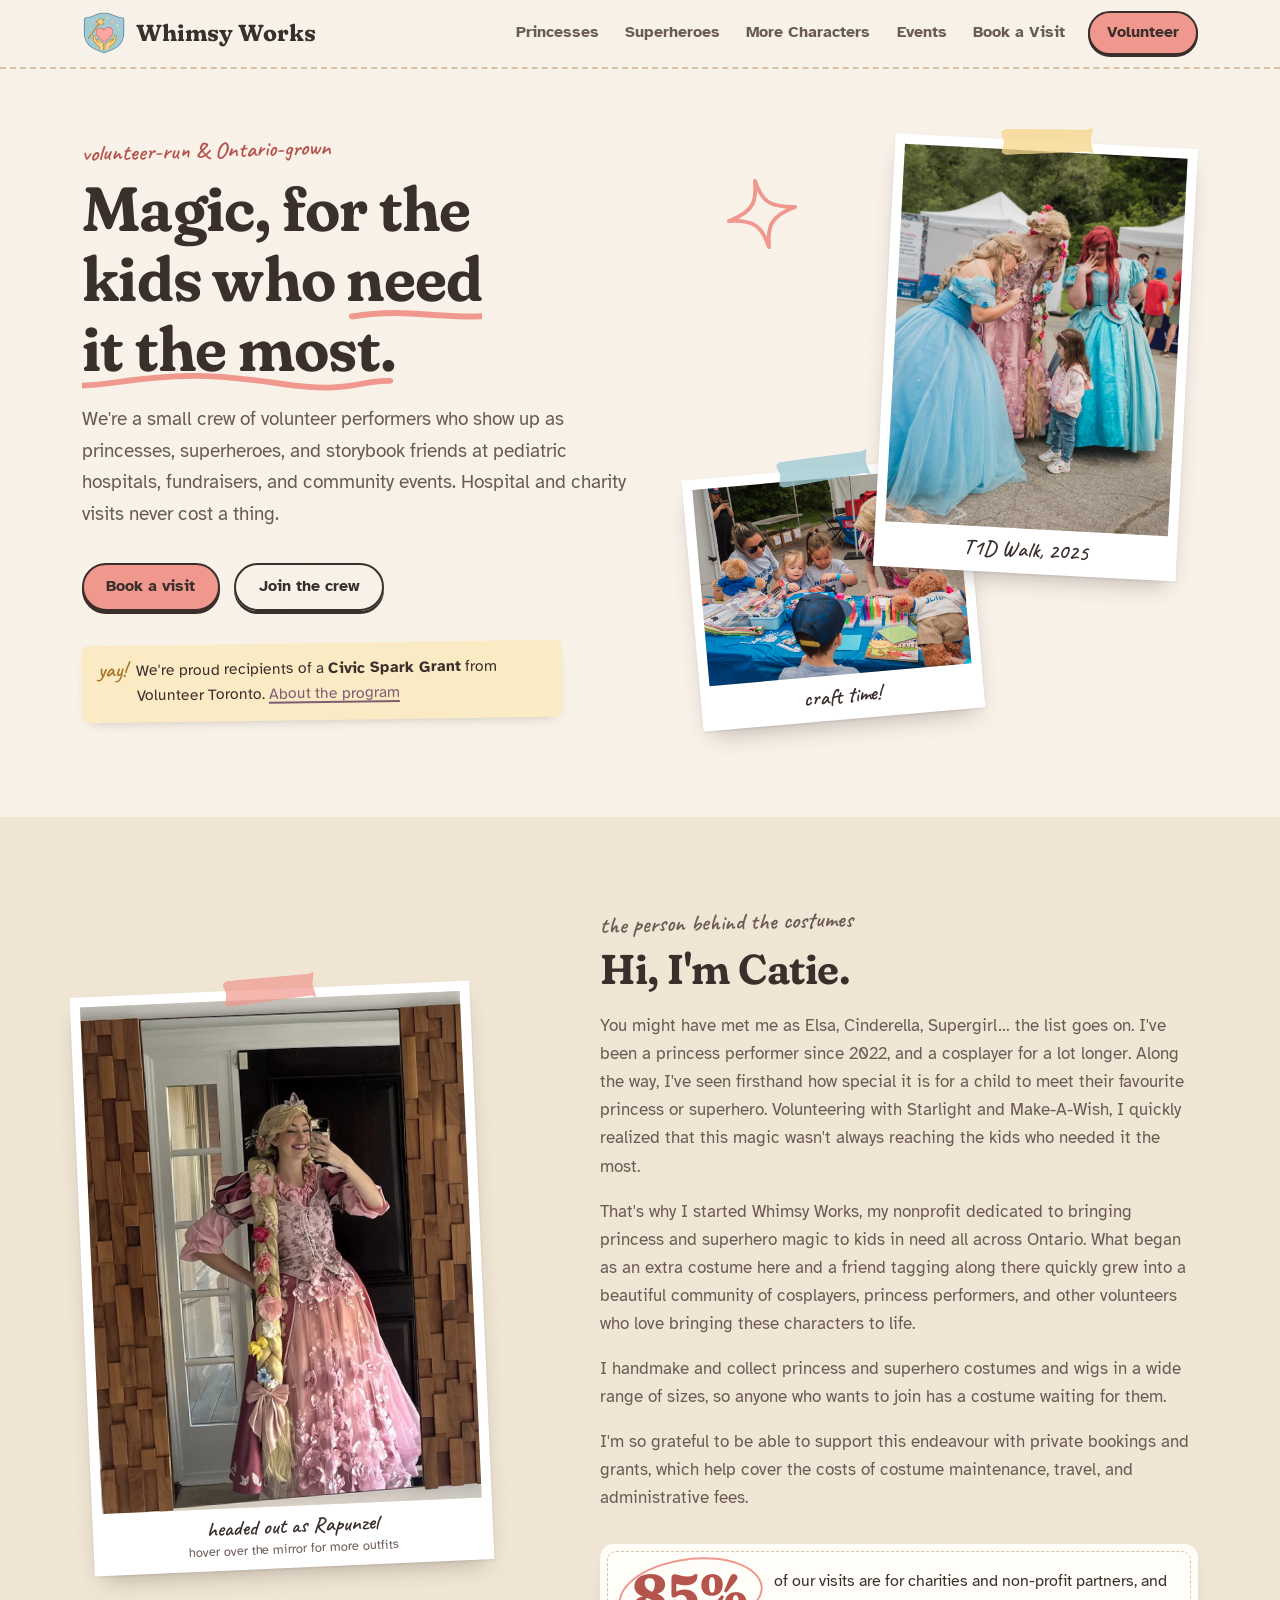
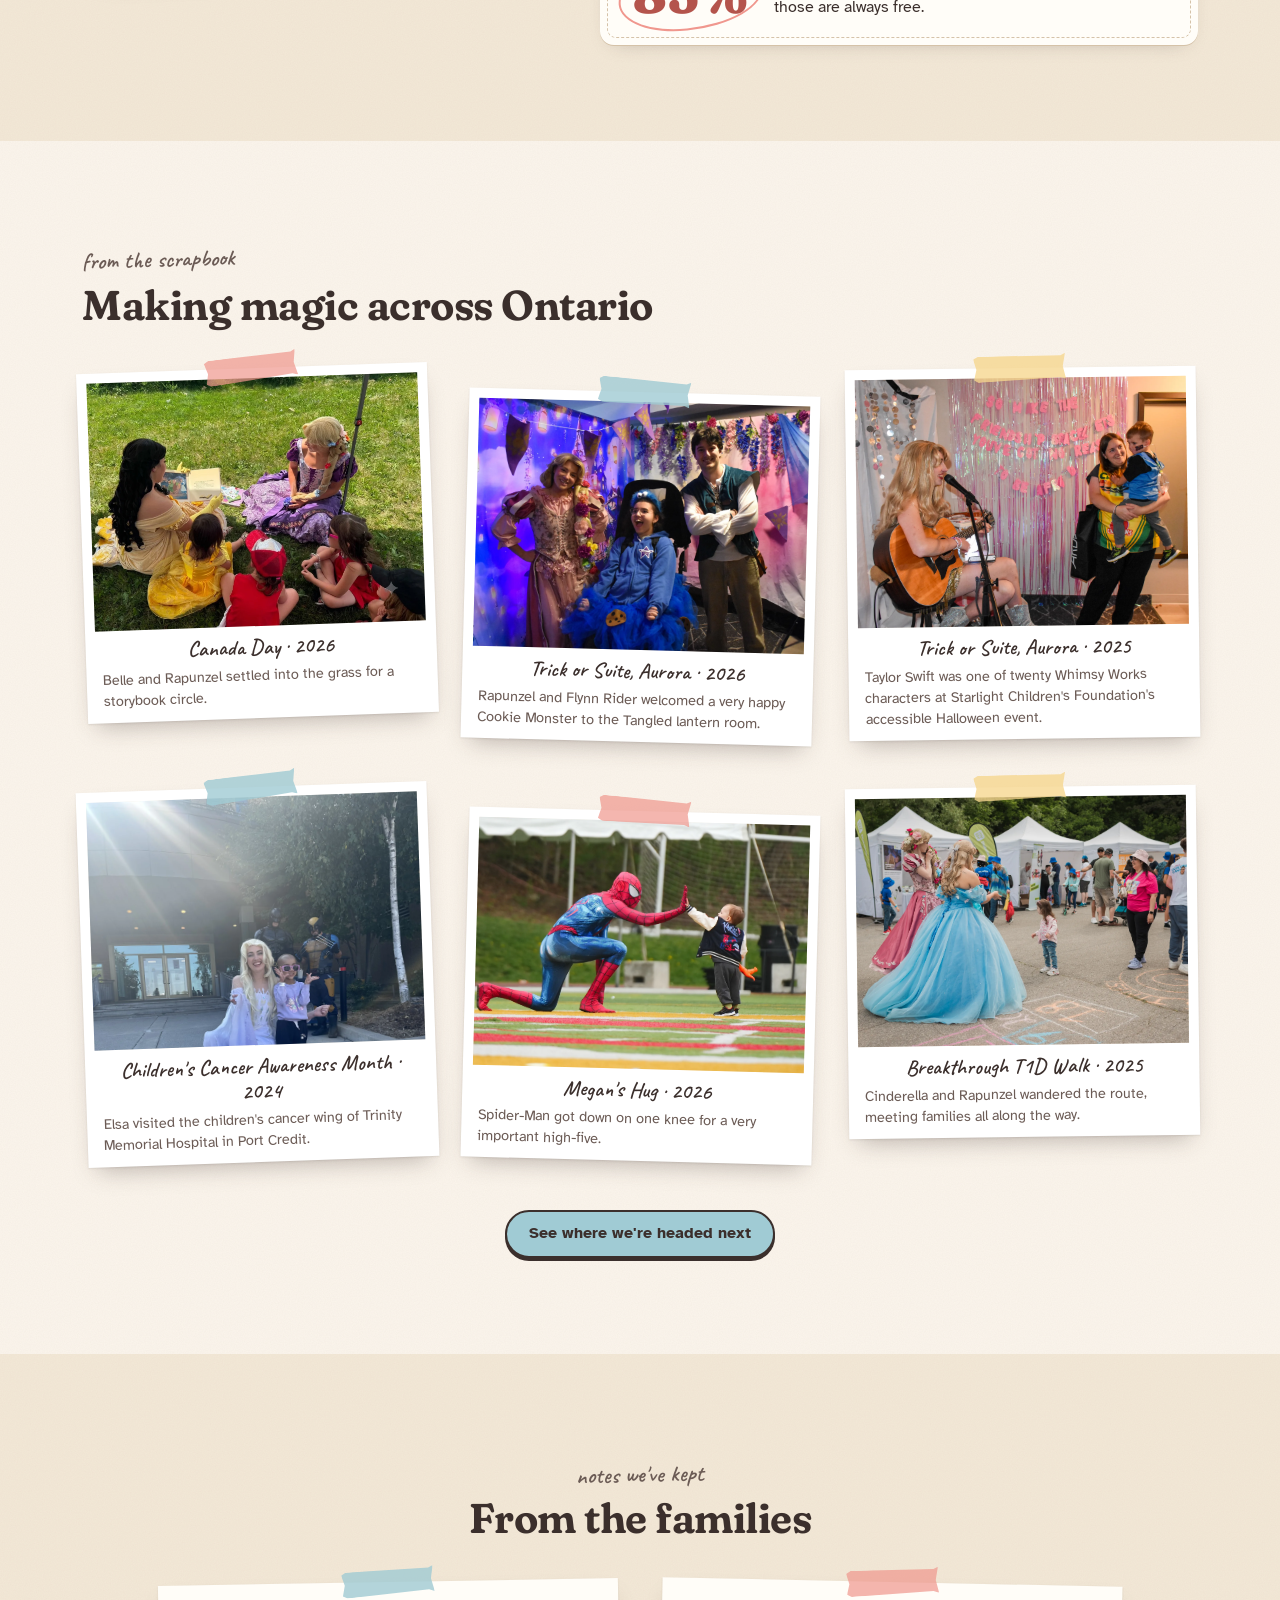
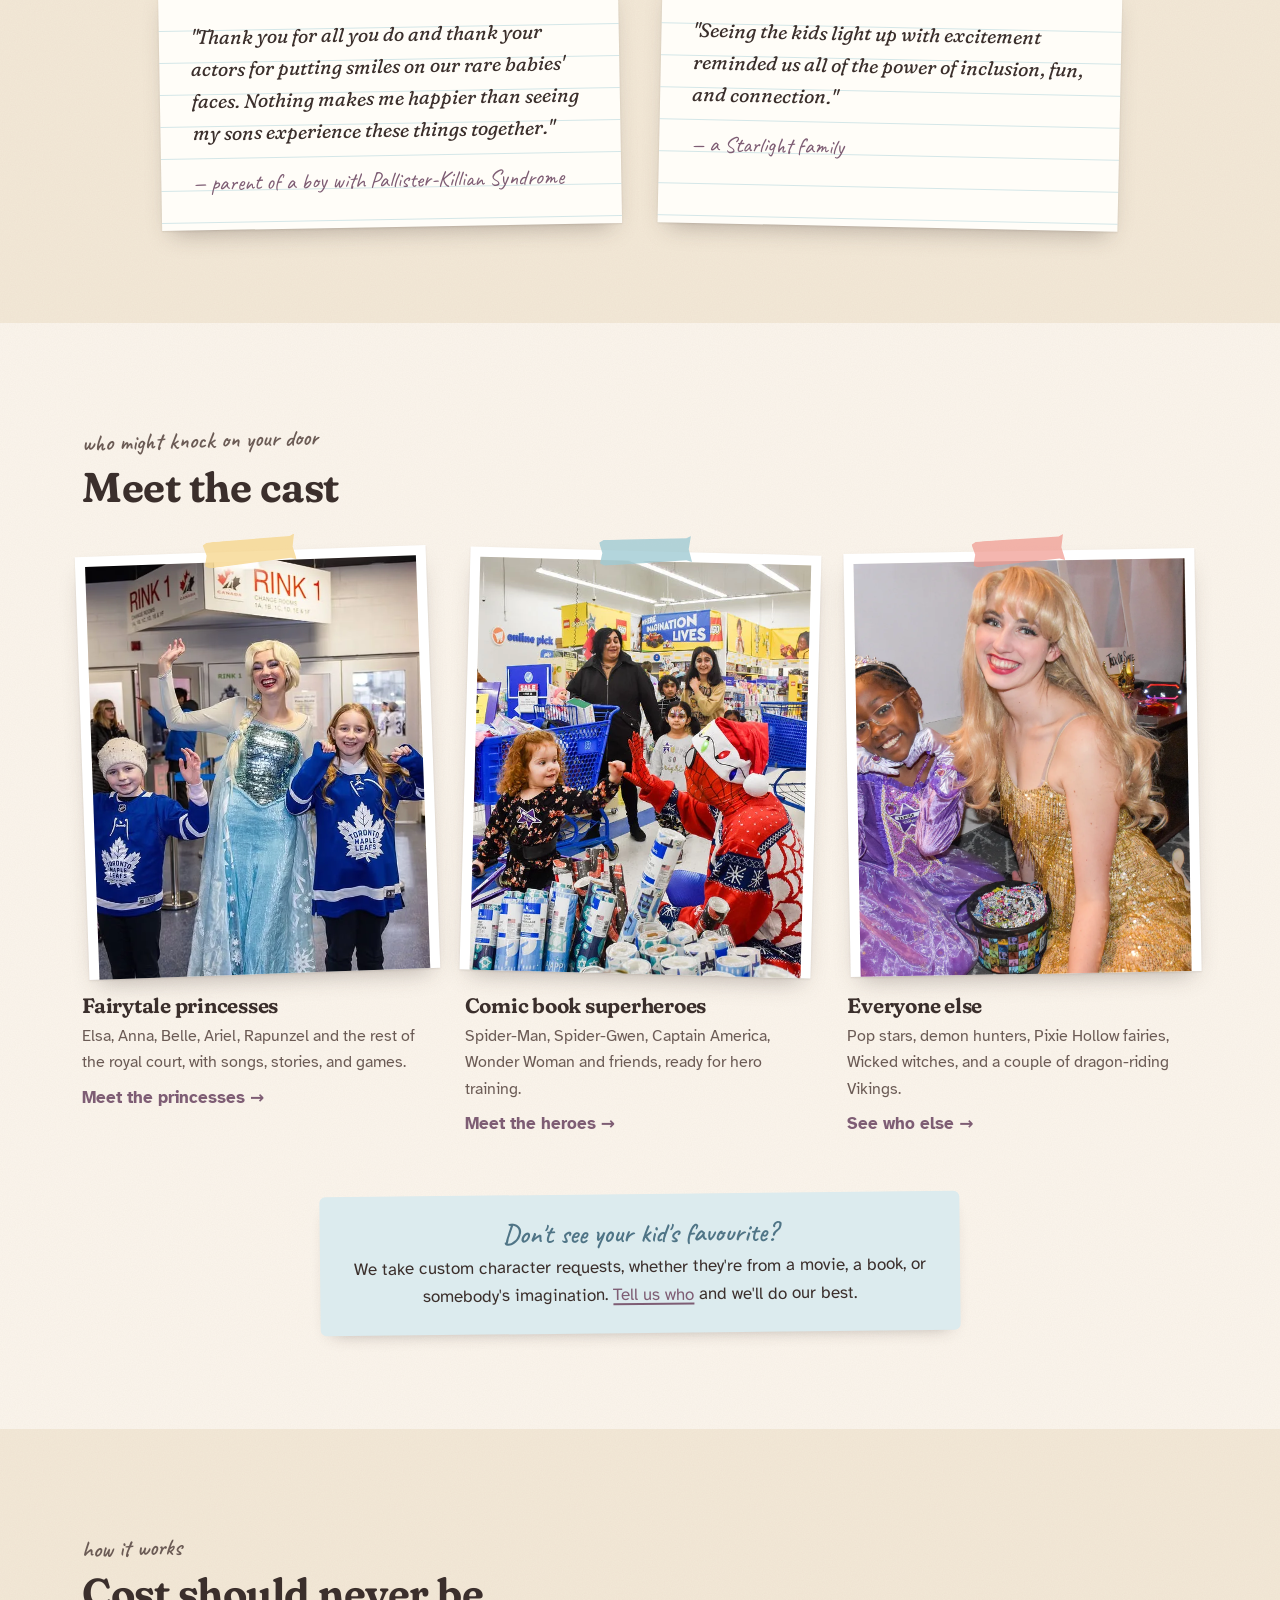
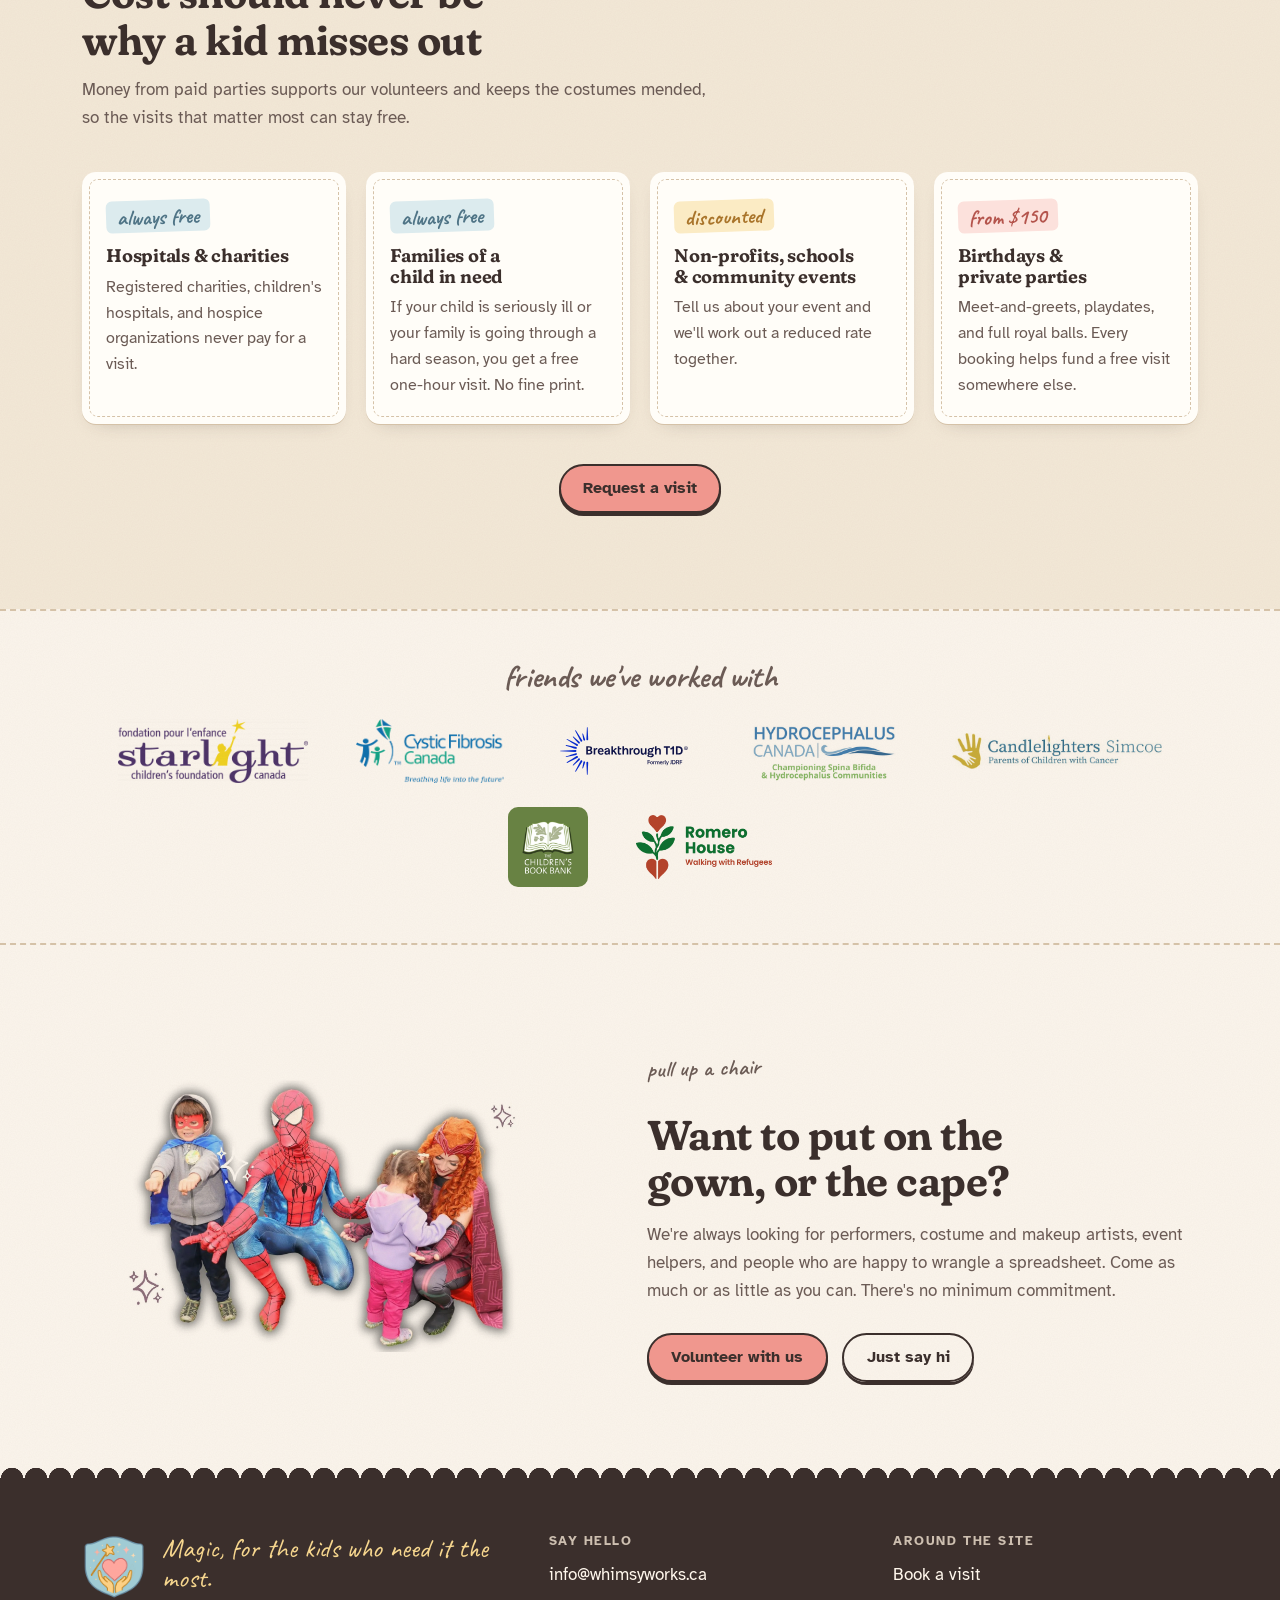
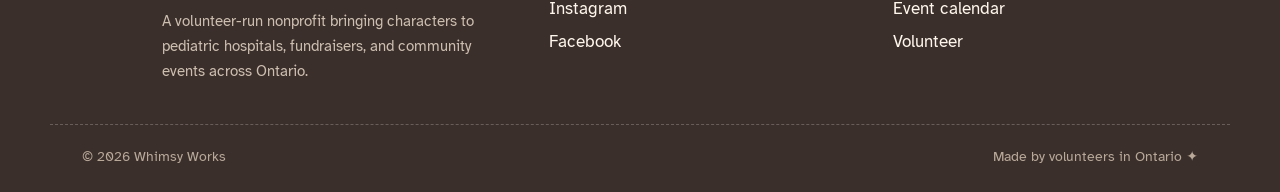
==== commit 5aef2bb1: "Add Catie's founder note with mirror selfies, clearer Menu button, new photos - Homepage "about" sec" ====
--- a/index.html
+++ b/index.html
@@ -17,7 +17,7 @@
         <div class="header-container">
             <a href="index.html" class="logo"><img src="images/shield.webp" alt="" class="logo-img" width="44" height="44">Whimsy Works</a>
             <button class="mobile-menu-btn" aria-label="Menu" aria-expanded="false">
-                <span></span><span></span><span></span>
+                <span class="bars" aria-hidden="true"><span></span><span></span><span></span></span><span class="menu-word">Menu</span>
             </button>
             <nav class="nav" aria-label="Main">
                 <a href="princesses.html" class="nav-link">Princesses</a>
@@ -37,7 +37,7 @@
                 <div class="home-hero-text">
                     <p class="kicker">volunteer-run &amp; Ontario-grown</p>
                     <h1>Magic, for the kids who <span class="squiggle">need it the most.</span></h1>
-                    <p class="lede">We're a crew of volunteer performers and costume makers who show up as princesses, superheroes, and storybook friends at pediatric hospitals, fundraisers, and community events. Hospital and charity visits never cost a thing.</p>
+                    <p class="lede">We're a small crew of volunteer performers who show up as princesses, superheroes, and storybook friends at pediatric hospitals, fundraisers, and community events. Hospital and charity visits never cost a thing.</p>
                     <div class="btn-row">
                         <a href="book.html" class="btn btn-primary">Book a visit</a>
                         <a href="volunteer.html" class="btn btn-ghost">Join the crew</a>
@@ -55,8 +55,8 @@
                         <figcaption>T1D Walk, 2025</figcaption>
                     </figure>
                     <figure class="snap taped tape-sky pile-b">
-                        <img src="images/catie.webp" alt="Anna and Elsa holding hands by the water at sunset">
-                        <figcaption>sisters, at golden hour</figcaption>
+                        <img src="images/event-5.webp" alt="Rapunzel leaning over a craft table to help two little girls with their projects at the Breakthrough T1D Toronto Walk">
+                        <figcaption>craft time!</figcaption>
                     </figure>
                 </div>
             </div>
@@ -65,18 +65,29 @@
         <!-- Our story -->
         <section class="section section-alt" id="about">
             <div class="container story-grid">
-                <figure class="snap taped tape-coral story-photo">
-                    <img src="images/event-3.webp" alt="Elsa, Anna, and Tinker Bell posing with a family at the Walk to Make Cystic Fibrosis History">
-                    <figcaption>CF Walk crew, 2025</figcaption>
+                <figure class="snap taped tape-coral story-photo mirror">
+                    <button type="button" class="mirror-frame" aria-label="Catie's front-hall mirror selfie. Show another outfit">
+                        <img src="images/mirror-rapunzel.webp" alt="" data-name="Rapunzel" class="is-on">
+                        <img src="images/mirror-supergirl.webp" alt="" data-name="Supergirl" loading="lazy">
+                        <img src="images/mirror-peach.webp" alt="" data-name="Princess Peach" loading="lazy">
+                        <img src="images/mirror-jessie.webp" alt="" data-name="Jessie" loading="lazy">
+                        <img src="images/mirror-cinderella.webp" alt="" data-name="Cinderella" loading="lazy">
+                        <img src="images/mirror-glinda.webp" alt="" data-name="Glinda" loading="lazy">
+                    </button>
+                    <figcaption>headed out as <span class="mirror-name" aria-live="polite">Rapunzel</span>
+                        <small class="mirror-hint"><span class="hint-touch">tap the mirror for another outfit</span><span class="hint-hover">hover over the mirror for more outfits</span></small>
+                    </figcaption>
                 </figure>
                 <div class="story-text">
-                    <p class="kicker">how it started</p>
-                    <h2>A handful of cosplayers at a children's book bank.</h2>
-                    <p>That's where Whimsy Works began: a few of us in costume at the Toronto Children's Book Bank. It has since grown into a province-wide collective of artists and volunteers.</p>
-                    <p>We handmake and maintain dozens of size-inclusive costumes ourselves, and we work with charities, non-profits, and families across Ontario. Nobody here is paid. We do it because we've seen what happens when a princess walks into a hospital room.</p>
+                    <p class="kicker">the person behind the costumes</p>
+                    <h2>Hi, I'm Catie.</h2>
+                    <p>You might have met me as Elsa, Cinderella, Supergirl&hellip; the list goes on. I've been a princess performer since 2022, and a cosplayer for a lot longer. Along the way, I've seen firsthand how special it is for a child to meet their favourite princess or superhero. Volunteering with Starlight and Make-A-Wish, I quickly realized that this magic wasn't always reaching the kids who needed it the most.</p>
+                    <p>That's why I started Whimsy Works, my nonprofit dedicated to bringing princess and superhero magic to kids in need all across Ontario. What began as an extra costume here and a friend tagging along there quickly grew into a beautiful community of cosplayers, princess performers, and other volunteers who love bringing these characters to life.</p>
+                    <p>I handmake and collect princess and superhero costumes and wigs in a wide range of sizes, so anyone who wants to join has a costume waiting for them.</p>
+                    <p>I'm so grateful to be able to support this endeavour with private bookings and grants, which help cover the costs of costume maintenance, travel, and administrative fees.</p>
                     <div class="big-stat stitched">
                         <span class="num">85%</span>
-                        <p>of our visits are for charities and non-profit partners. When you book us for a private party, you're helping pay for the rest.</p>
+                        <p>of our visits are for charities and non-profit partners, and those are always free.</p>
                     </div>
                 </div>
             </div>
--- a/styles.css
+++ b/styles.css
@@ -288,27 +288,37 @@
 
 .mobile-menu-btn {
     display: none;
+    align-items: center;
+    gap: 0.55rem;
+    padding: 0.55rem 1rem 0.55rem 0.85rem;
+    background: var(--butter-soft);
+    color: var(--ink);
+    border: 2px solid var(--ink);
+    border-radius: 999px;
+    box-shadow: 0 3px 0 var(--ink);
+    font-size: 0.95rem;
+    font-weight: 700;
+    line-height: 1;
+    font-family: inherit;
+    cursor: pointer;
+}
+.mobile-menu-btn:active { transform: translateY(2px); box-shadow: 0 1px 0 var(--ink); }
+.mobile-menu-btn .bars {
+    display: flex;
     flex-direction: column;
-    justify-content: center;
-    gap: 5px;
-    width: 46px;
-    height: 46px;
-    padding: 11px;
-    background: var(--card);
-    border: 2px solid var(--ink);
-    border-radius: 12px;
-    cursor: pointer;
-}
-.mobile-menu-btn span {
+    gap: 4px;
+    width: 18px;
+}
+.mobile-menu-btn .bars span {
     display: block;
     height: 2.5px;
     background: var(--ink);
     border-radius: 2px;
     transition: transform 0.25s ease, opacity 0.2s ease;
 }
-.mobile-menu-btn.active span:nth-child(1) { transform: translateY(7.5px) rotate(45deg); }
-.mobile-menu-btn.active span:nth-child(2) { opacity: 0; }
-.mobile-menu-btn.active span:nth-child(3) { transform: translateY(-7.5px) rotate(-45deg); }
+.mobile-menu-btn.active .bars span:nth-child(1) { transform: translateY(6.5px) rotate(45deg); }
+.mobile-menu-btn.active .bars span:nth-child(2) { opacity: 0; }
+.mobile-menu-btn.active .bars span:nth-child(3) { transform: translateY(-6.5px) rotate(-45deg); }
 
 @media (max-width: 960px) {
     .mobile-menu-btn { display: flex; }
@@ -470,6 +480,41 @@
     align-items: center;
 }
 .story-photo { --tilt: -2.5deg; --ratio: 4 / 3; --focus: center 35%; max-width: 480px; }
+/* Front-hall mirror: one snapshot that flips through outfits */
+.story-photo.mirror { max-width: 400px; }
+.mirror-frame {
+    position: relative;
+    display: block;
+    width: 100%;
+    aspect-ratio: 3 / 4;
+    padding: 0;
+    border: 0;
+    background: var(--paper-deep);
+    cursor: pointer;
+}
+.mirror-frame:focus-visible { outline: 3px solid var(--coral-deep); outline-offset: 4px; }
+.mirror-frame img {
+    position: absolute;
+    inset: 0;
+    height: 100%;
+    aspect-ratio: auto;
+    opacity: 0;
+    transition: opacity 0.35s ease;
+}
+.mirror-frame img.is-on { opacity: 1; }
+.mirror figcaption small {
+    display: block;
+    margin-top: 0.2rem;
+    font-family: var(--font-body);
+    font-size: 0.8rem;
+    font-weight: 400;
+    color: var(--ink-soft);
+}
+.mirror .hint-hover { display: none; }
+@media (hover: hover) {
+    .mirror .hint-hover { display: inline; }
+    .mirror .hint-touch { display: none; }
+}
 .story-text h2 { margin-bottom: 1.25rem; }
 .story-text p { color: var(--ink-soft); }
 
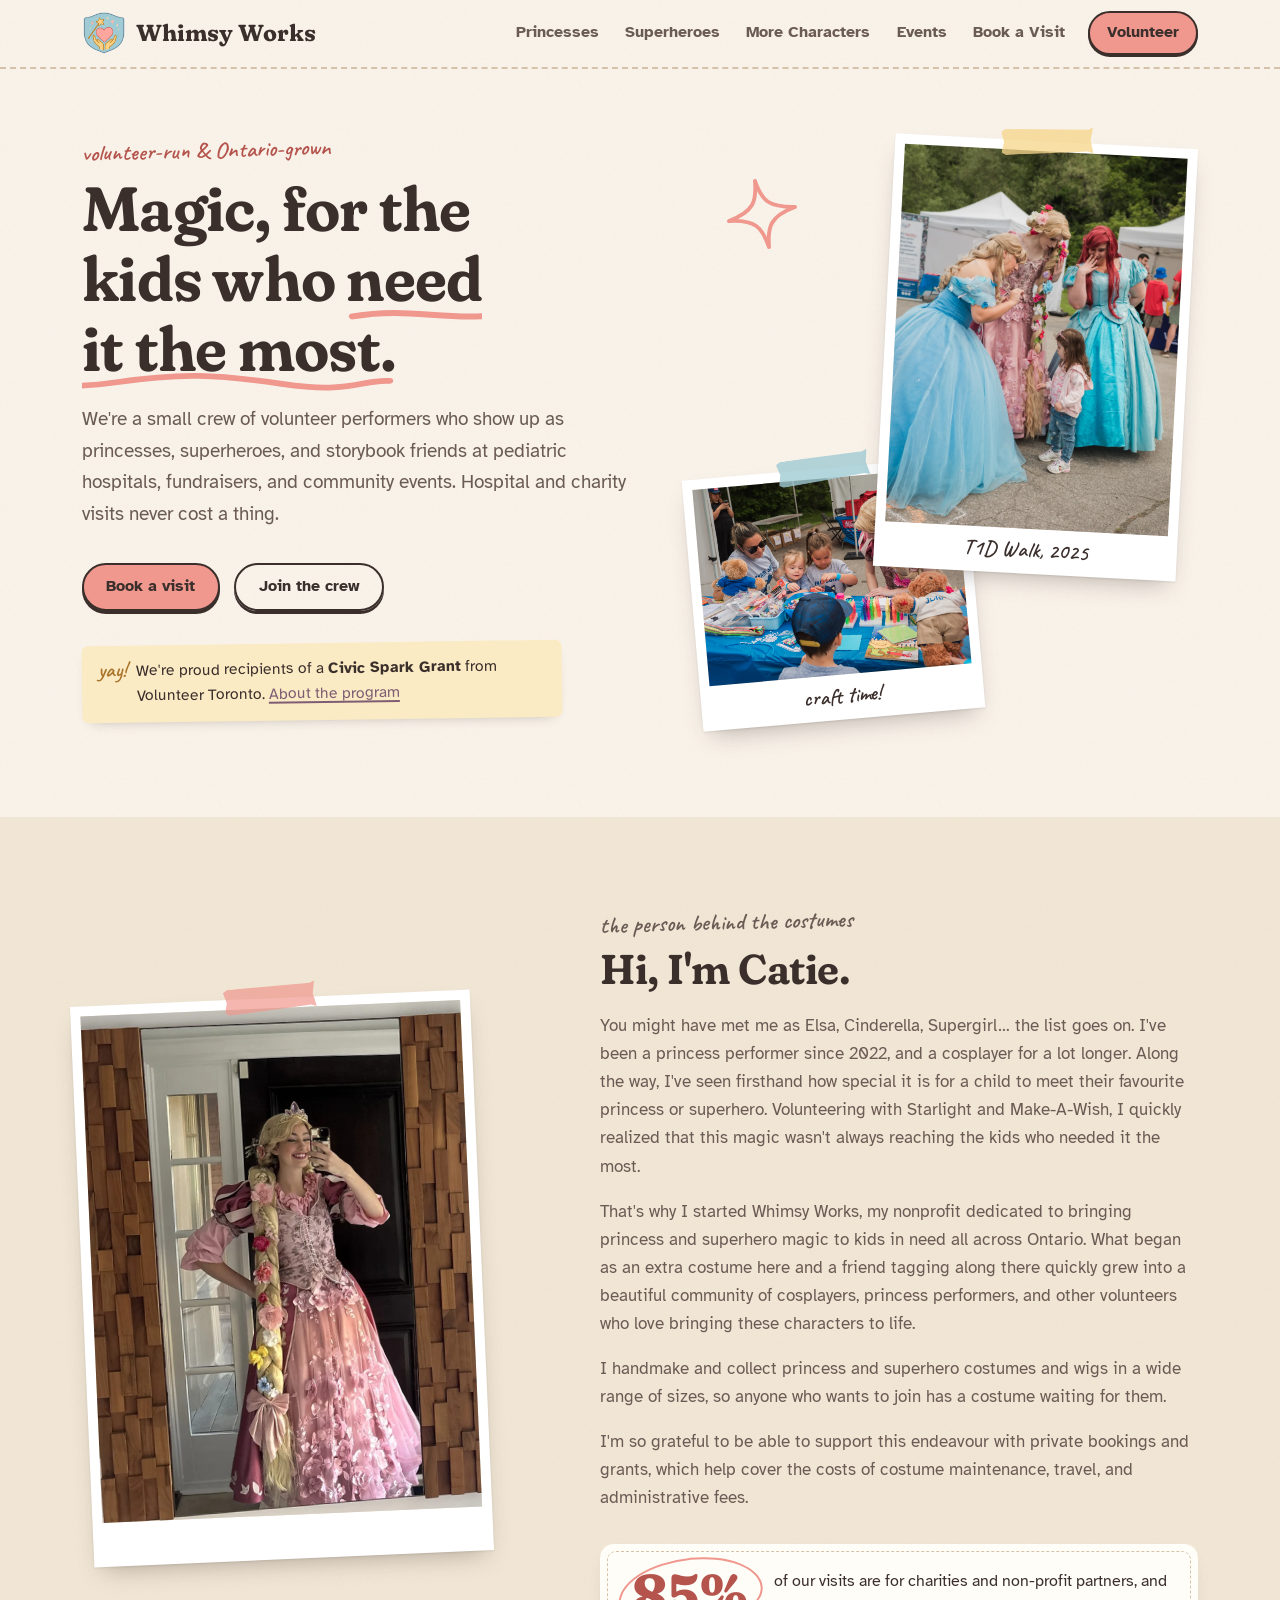
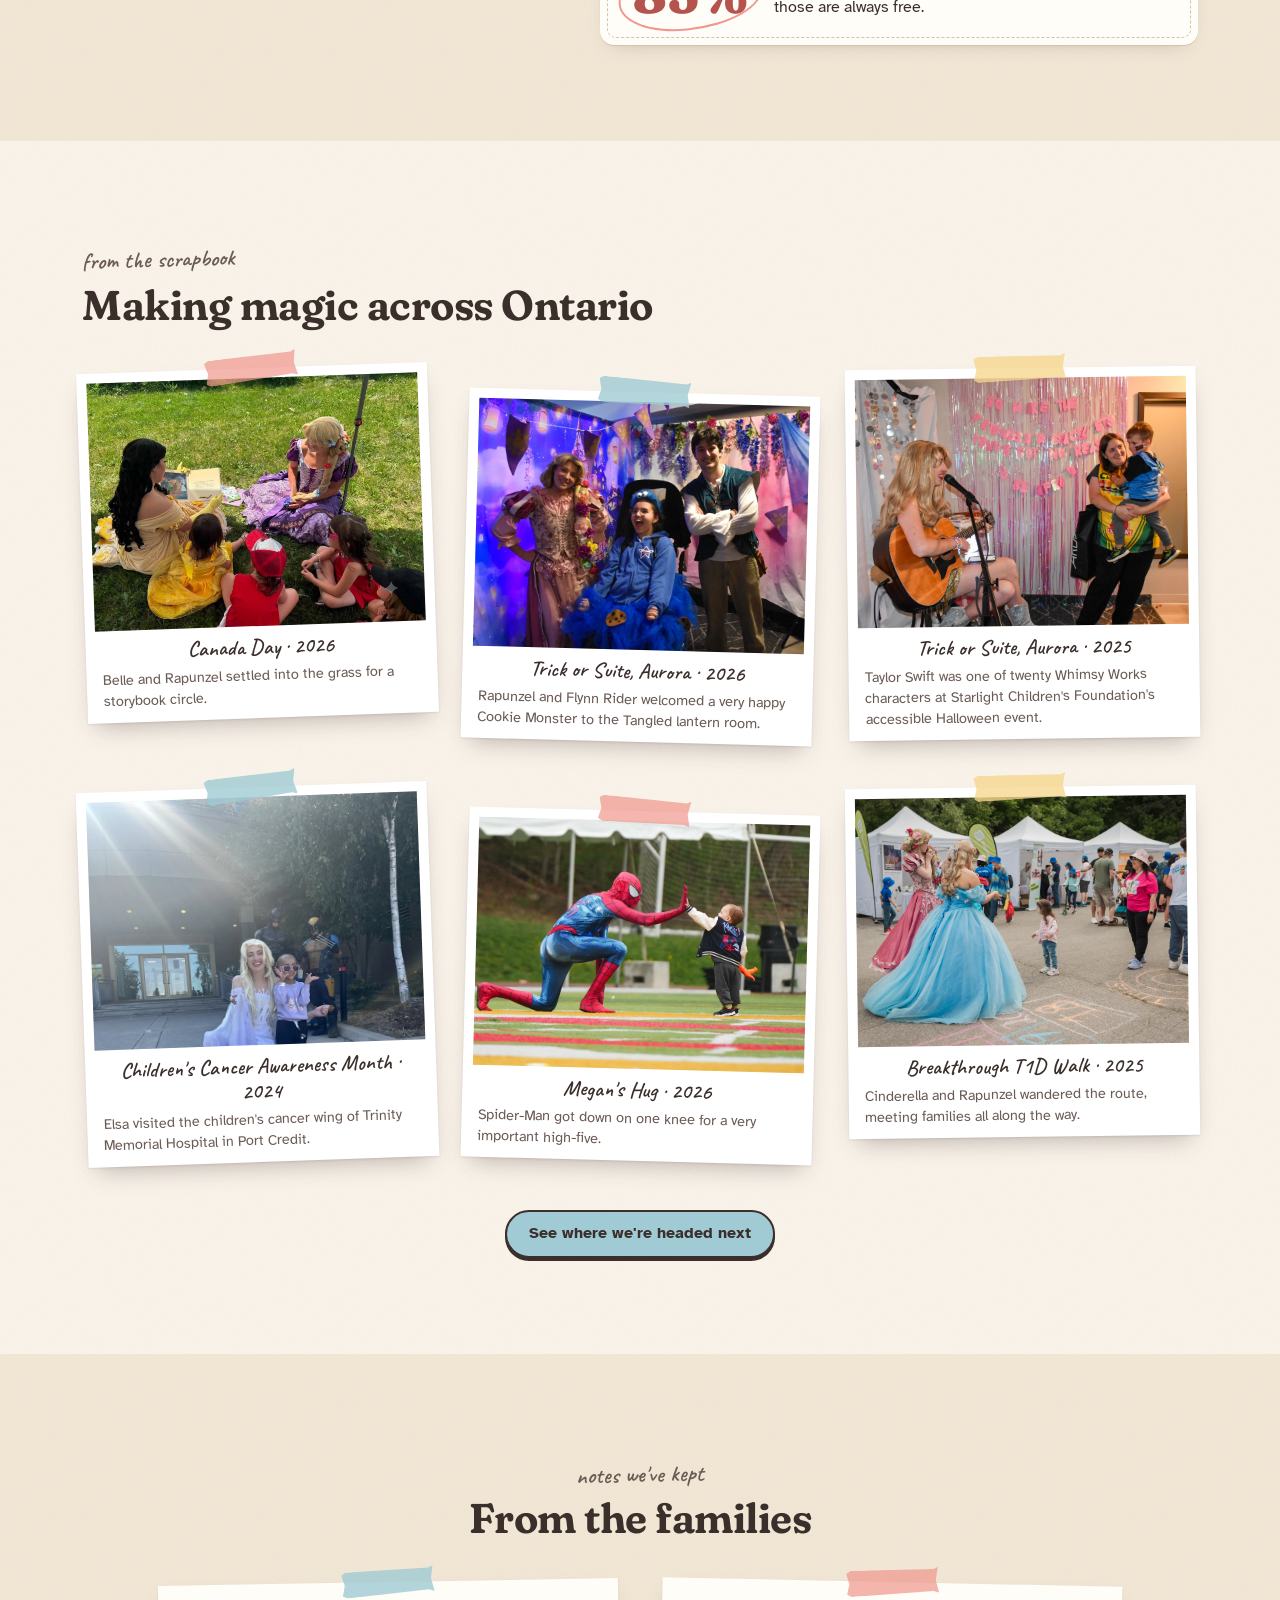
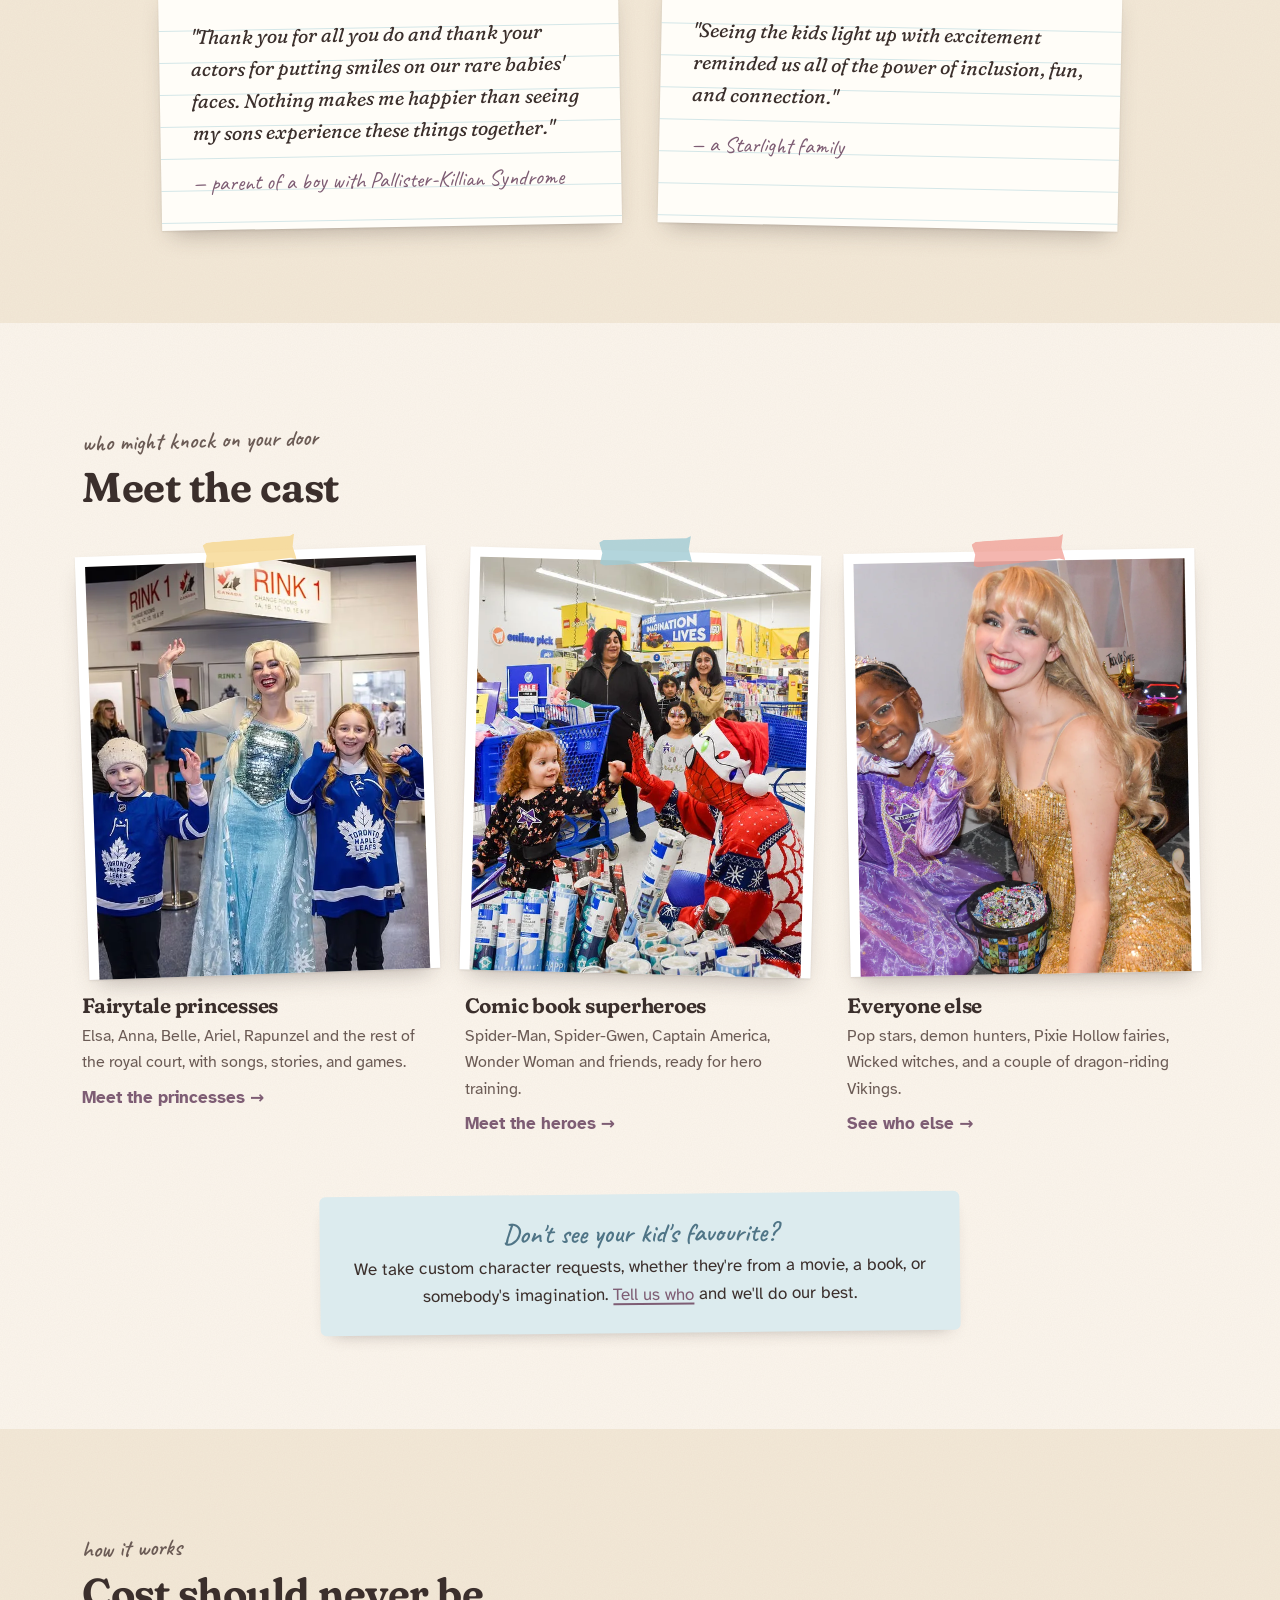
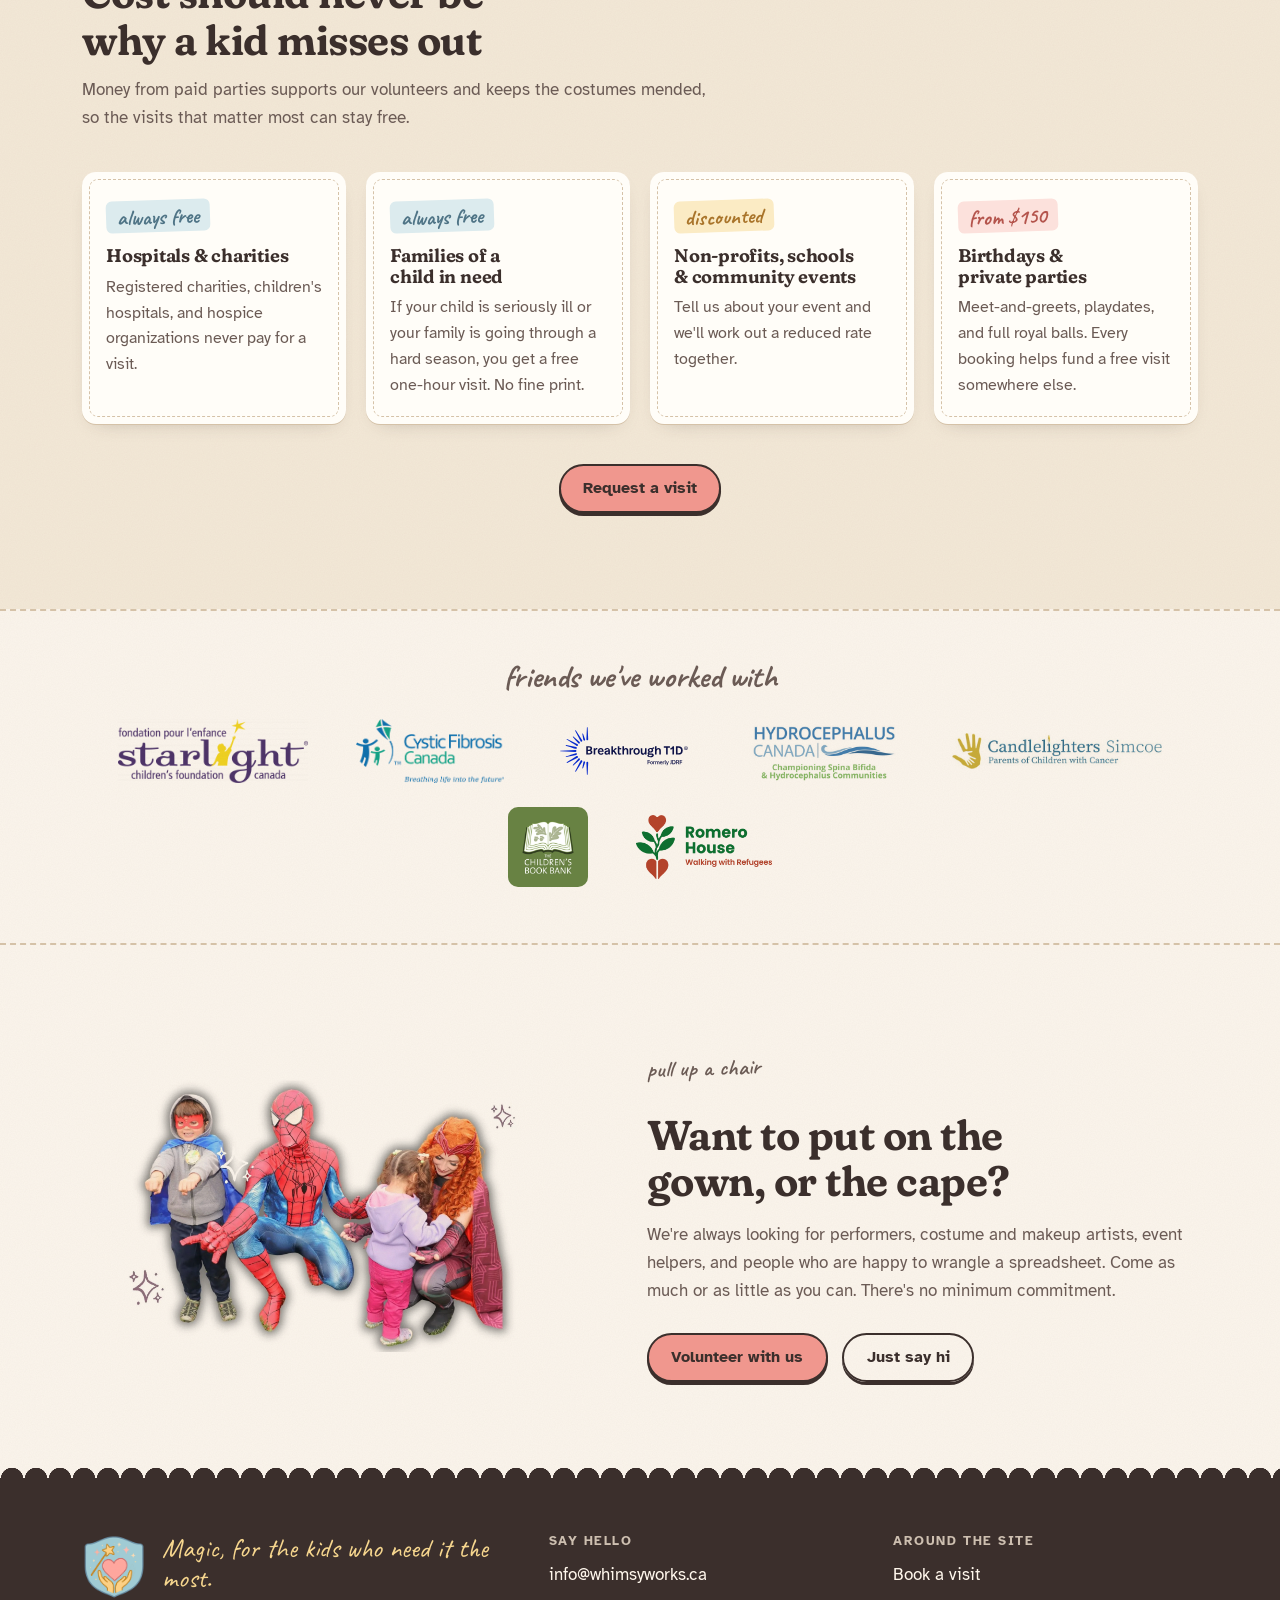
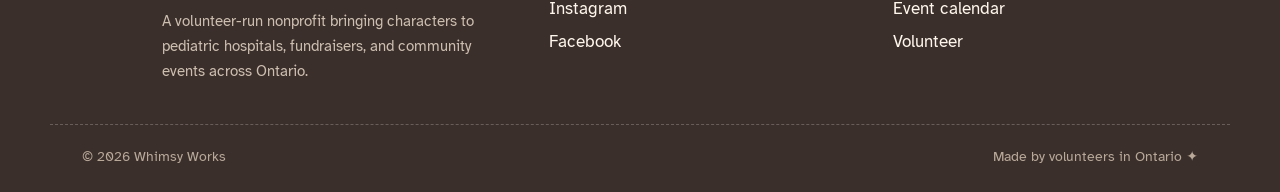
==== commit cf3ef6ce: "Mirror as a caption-free Easter egg, swipeable photo rows on phones, cache-busting - Remove the mirr" ====
--- a/index.html
+++ b/index.html
@@ -6,7 +6,7 @@
     <title>Whimsy Works - Magic for the kids who need it the most</title>
     <link rel="icon" type="image/png" href="images/shield.webp">
     <meta name="description" content="Whimsy Works is a volunteer-run nonprofit bringing handmade, theme-park quality character visits to pediatric hospitals, fundraisers, and community events across Ontario at no cost.">
-    <link rel="stylesheet" href="styles.css">
+    <link rel="stylesheet" href="styles.css?v=2026-11-18c">
     <link rel="preconnect" href="https://fonts.googleapis.com">
     <link rel="preconnect" href="https://fonts.gstatic.com" crossorigin>
     <link href="https://fonts.googleapis.com/css2?family=Atkinson+Hyperlegible:ital,wght@0,400;0,700;1,400&family=Caveat:wght@500..700&family=Fraunces:ital,opsz,wght,SOFT,WONK@0,9..144,400..800,0..100,0..1;1,9..144,400..800,0..100,0..1&display=swap" rel="stylesheet">
@@ -74,9 +74,6 @@
                         <img src="images/mirror-cinderella.webp" alt="" data-name="Cinderella" loading="lazy">
                         <img src="images/mirror-glinda.webp" alt="" data-name="Glinda" loading="lazy">
                     </button>
-                    <figcaption>headed out as <span class="mirror-name" aria-live="polite">Rapunzel</span>
-                        <small class="mirror-hint"><span class="hint-touch">tap the mirror for another outfit</span><span class="hint-hover">hover over the mirror for more outfits</span></small>
-                    </figcaption>
                 </figure>
                 <div class="story-text">
                     <p class="kicker">the person behind the costumes</p>
@@ -299,6 +296,6 @@
         </div>
     </footer>
 
-    <script src="script.js"></script>
+    <script src="script.js?v=2026-11-18c"></script>
 </body>
 </html>
--- a/styles.css
+++ b/styles.css
@@ -287,6 +287,8 @@
 .nav .btn-primary:hover { background: #F4A8A0; }
 
 .mobile-menu-btn {
+    -webkit-appearance: none;
+    appearance: none;
     display: none;
     align-items: center;
     gap: 0.55rem;
@@ -481,8 +483,11 @@
 }
 .story-photo { --tilt: -2.5deg; --ratio: 4 / 3; --focus: center 35%; max-width: 480px; }
 /* Front-hall mirror: one snapshot that flips through outfits */
-.story-photo.mirror { max-width: 400px; }
+.story-photo.mirror { width: 100%; max-width: 400px; padding-bottom: 2.75rem; }
 .mirror-frame {
+    -webkit-appearance: none;
+    appearance: none;
+    -webkit-tap-highlight-color: transparent;
     position: relative;
     display: block;
     width: 100%;
@@ -502,19 +507,6 @@
     transition: opacity 0.35s ease;
 }
 .mirror-frame img.is-on { opacity: 1; }
-.mirror figcaption small {
-    display: block;
-    margin-top: 0.2rem;
-    font-family: var(--font-body);
-    font-size: 0.8rem;
-    font-weight: 400;
-    color: var(--ink-soft);
-}
-.mirror .hint-hover { display: none; }
-@media (hover: hover) {
-    .mirror .hint-hover { display: inline; }
-    .mirror .hint-touch { display: none; }
-}
 .story-text h2 { margin-bottom: 1.25rem; }
 .story-text p { color: var(--ink-soft); }
 
@@ -643,6 +635,31 @@
 
 @media (max-width: 860px) { .cast-grid { grid-template-columns: 1fr 1fr; } }
 @media (max-width: 540px) { .cast-grid { grid-template-columns: 1fr; max-width: 360px; margin: 0 auto; } }
+
+/* Phones: the scrapbook and cast become swipeable strips instead of a long stack */
+@media (max-width: 600px) {
+    .scrapbook,
+    .cast-grid {
+        display: flex;
+        gap: 1.25rem;
+        max-width: none;
+        margin: 0 calc(-1 * var(--gutter));
+        padding: 1.5rem var(--gutter) 1.75rem;
+        overflow-x: auto;
+        scroll-snap-type: x mandatory;
+        scroll-padding: 0 var(--gutter);
+        scrollbar-width: none;
+        -webkit-overflow-scrolling: touch;
+    }
+    .scrapbook::-webkit-scrollbar,
+    .cast-grid::-webkit-scrollbar { display: none; }
+    .scrapbook > *,
+    .cast-grid > * {
+        flex: 0 0 80%;
+        scroll-snap-align: start;
+    }
+    .scrapbook .snap:nth-child(3n+2) { margin-top: 0; }
+}
 
 /* ---------- Who pays for what ---------- */
 .ways-grid {
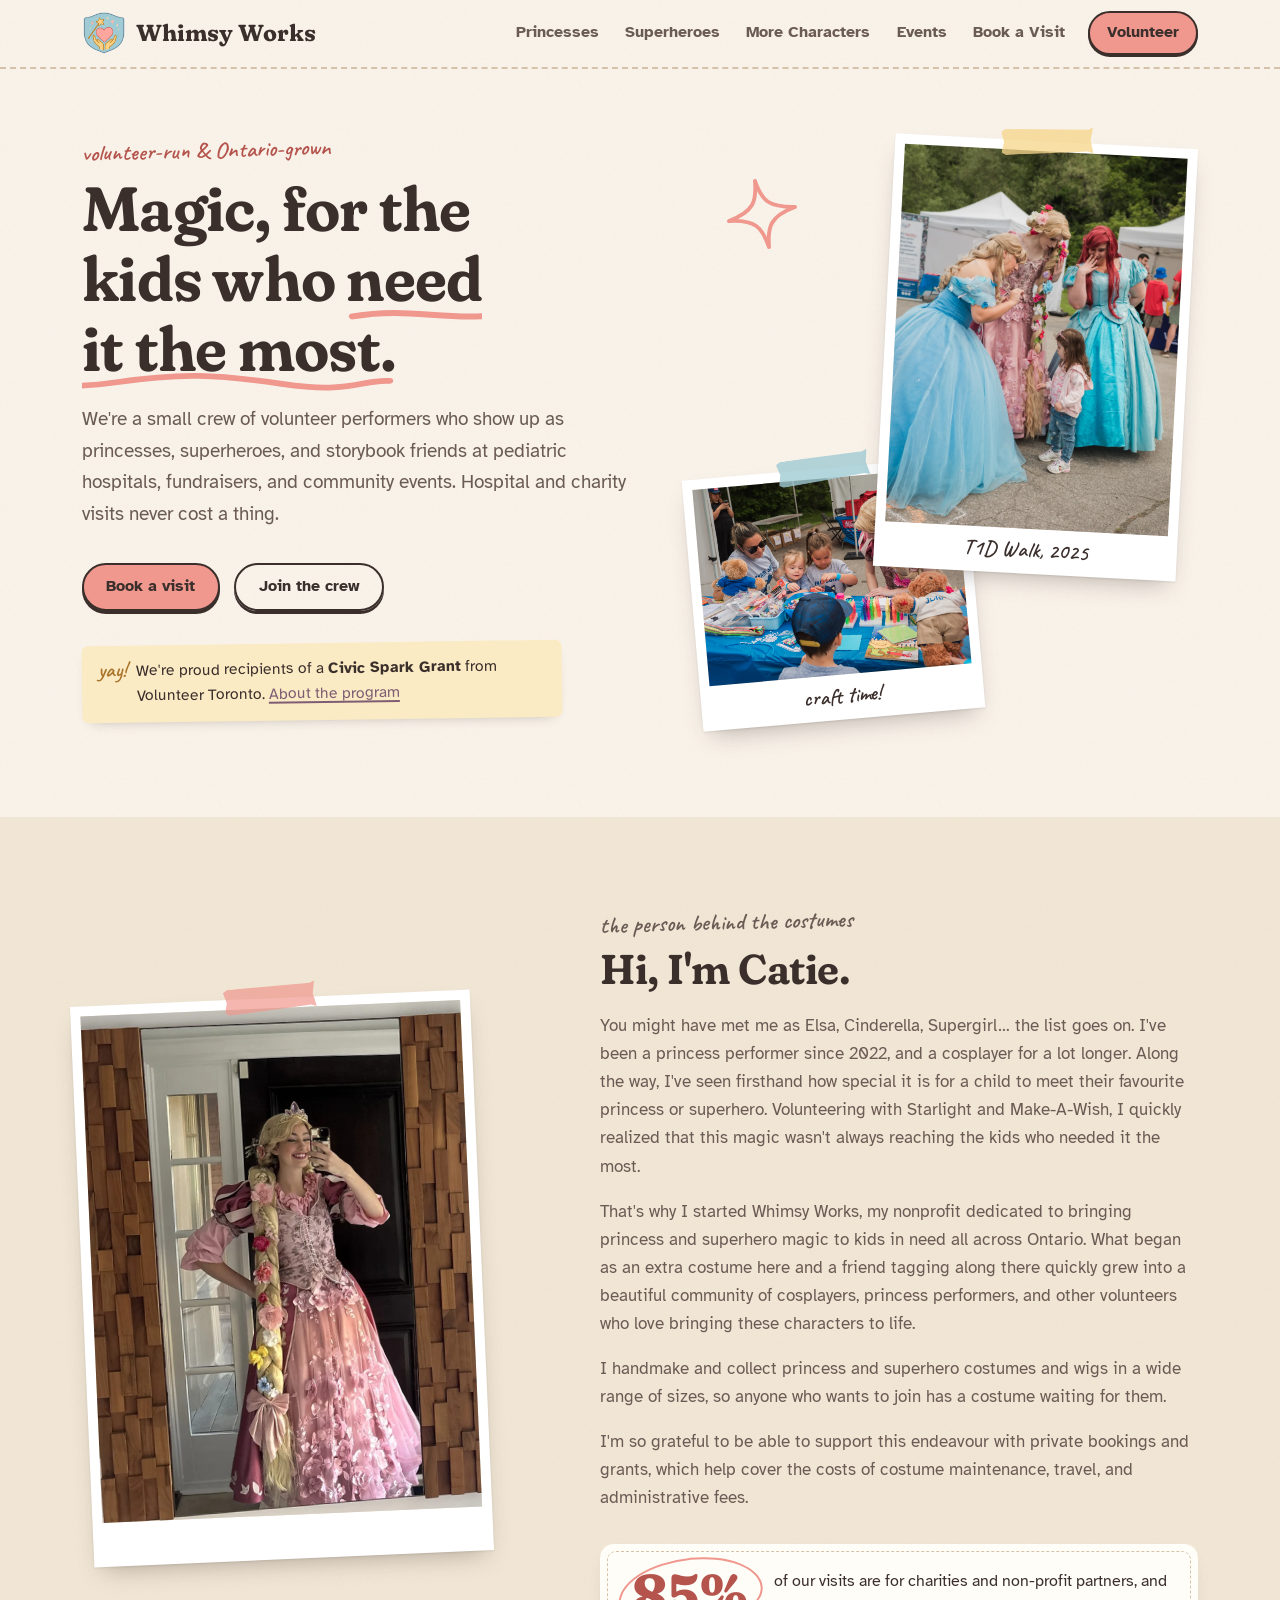
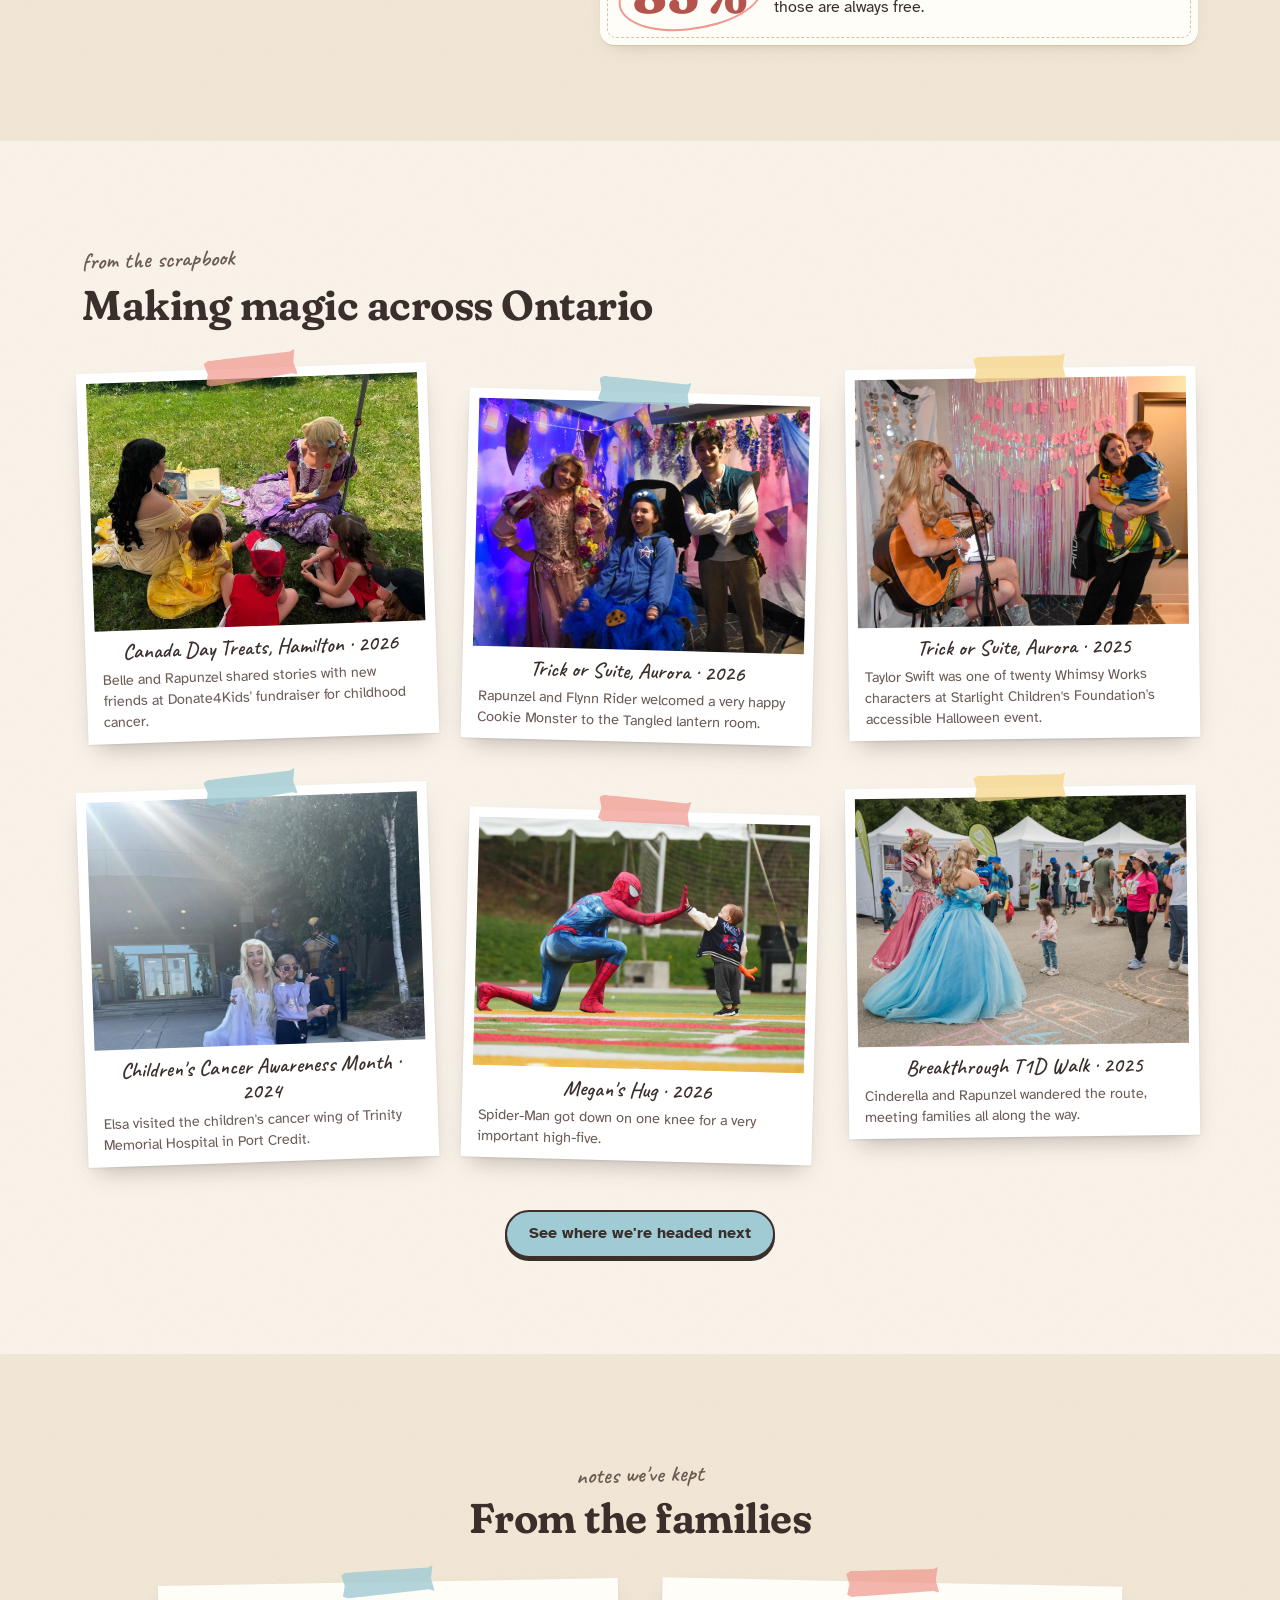
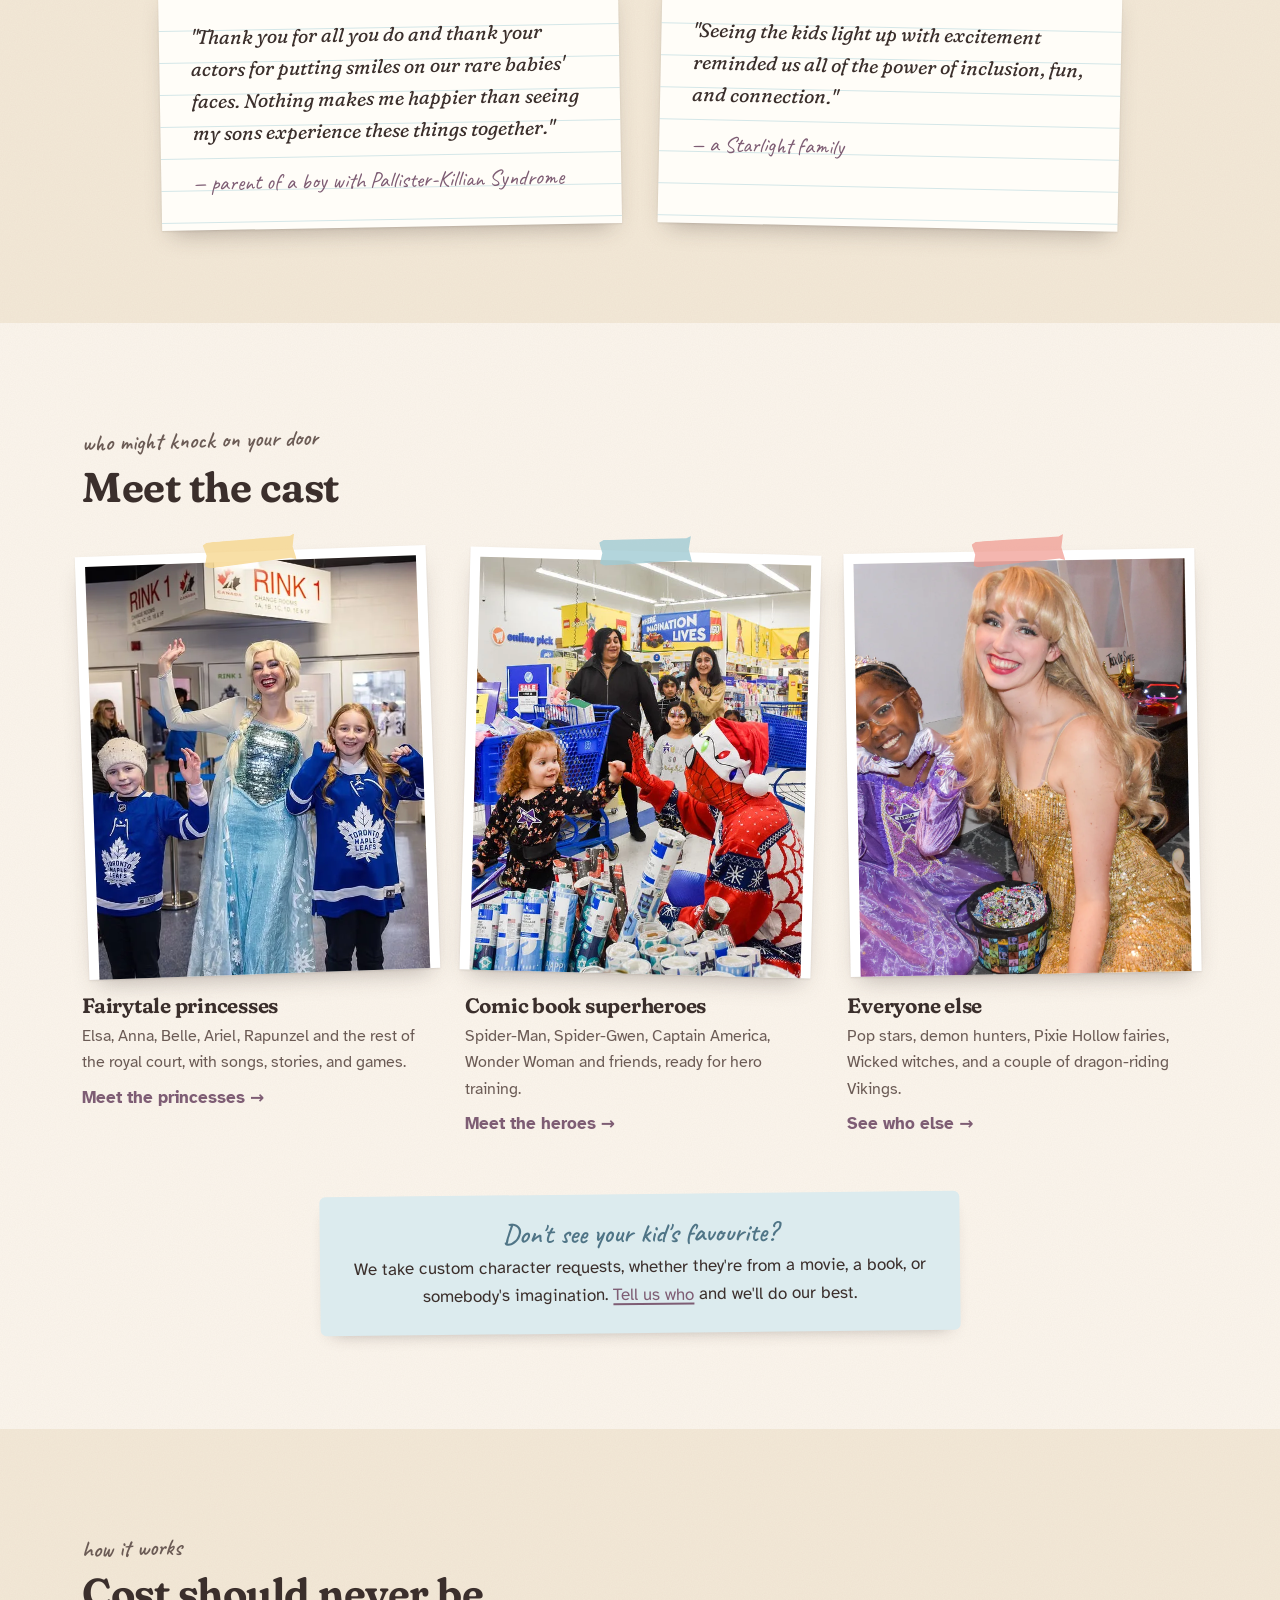
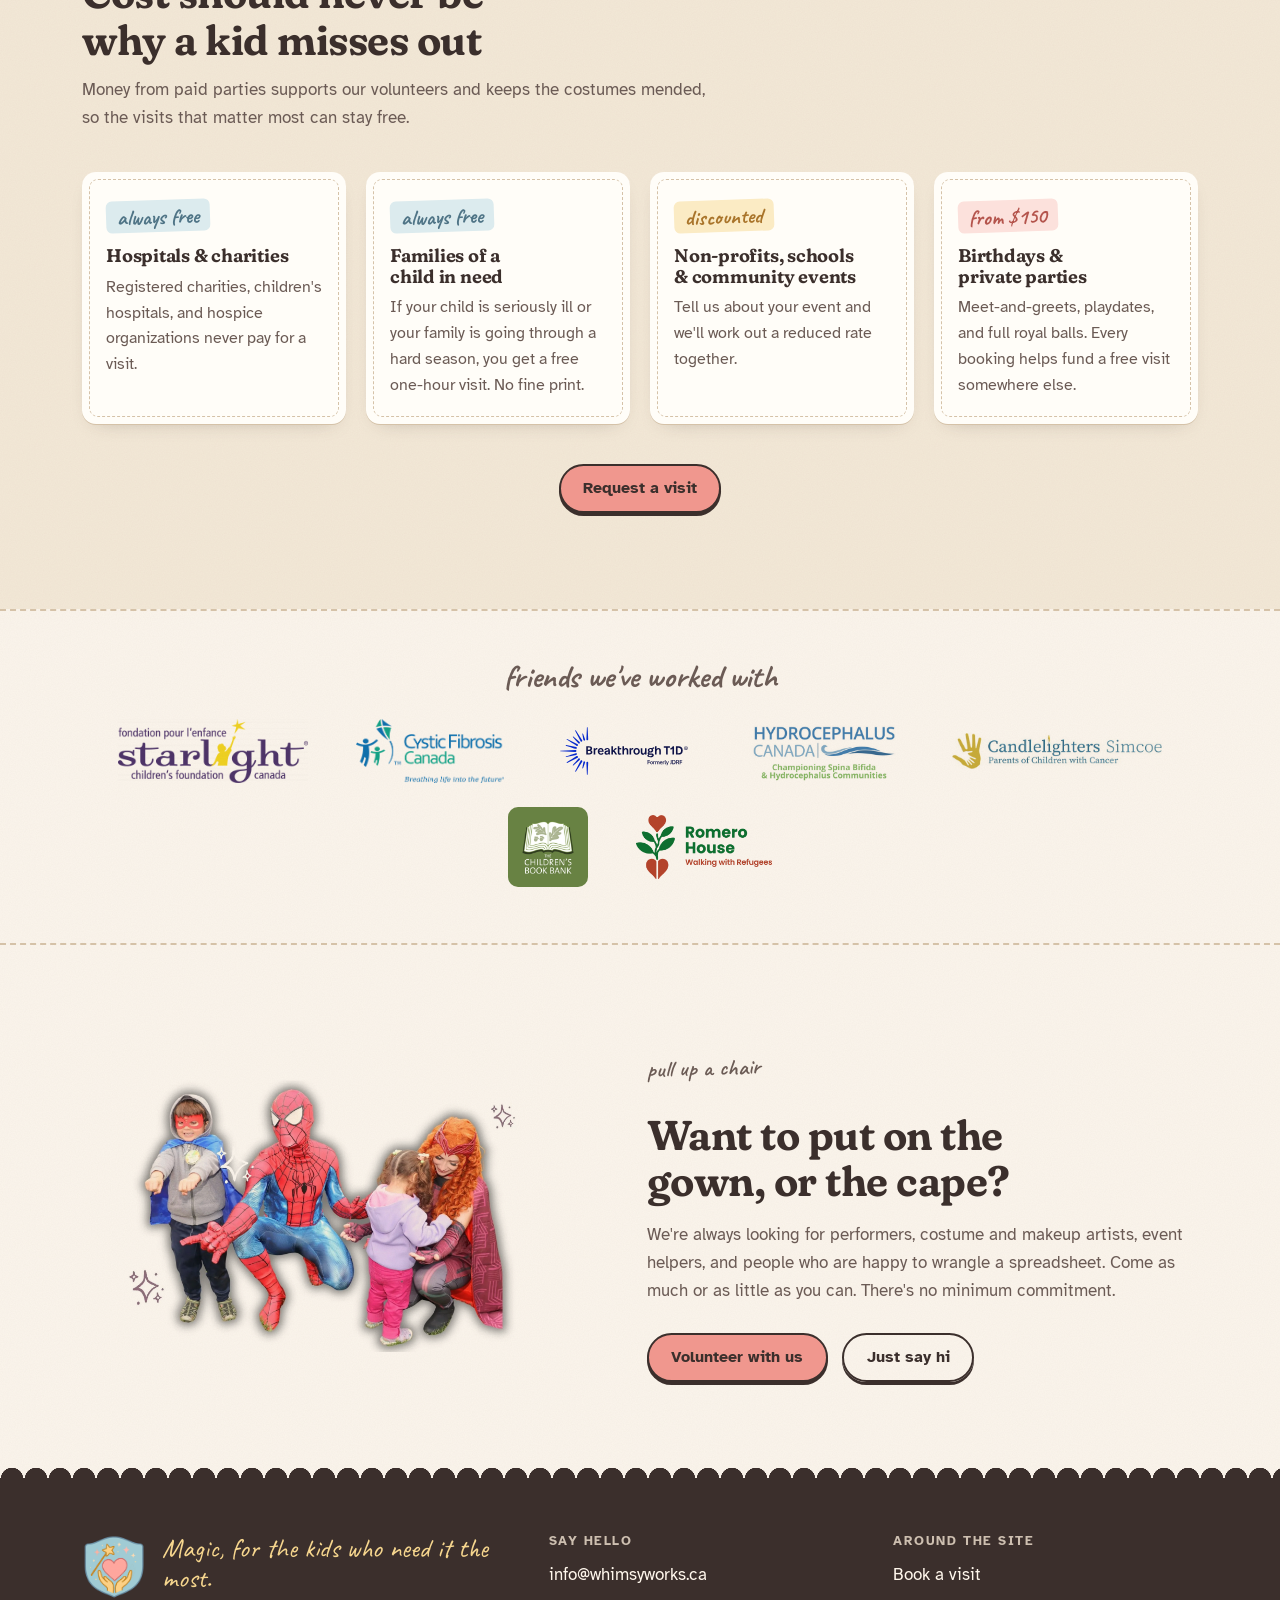
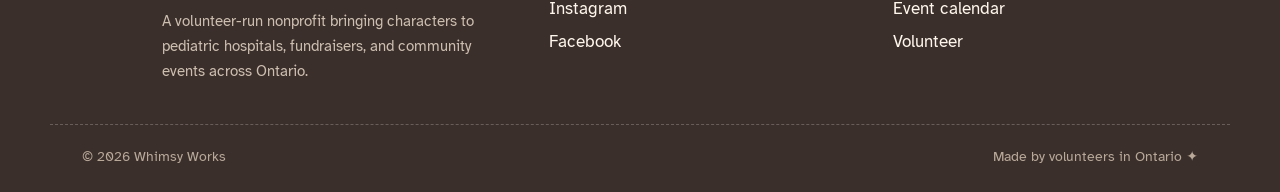
==== commit f66a328f: "Name the Canada Day scrapbook photo and add Donate4Kids' fundraiser to the calendar Co-Authored-By: " ====
--- a/index.html
+++ b/index.html
@@ -6,7 +6,7 @@
     <title>Whimsy Works - Magic for the kids who need it the most</title>
     <link rel="icon" type="image/png" href="images/shield.webp">
     <meta name="description" content="Whimsy Works is a volunteer-run nonprofit bringing handmade, theme-park quality character visits to pediatric hospitals, fundraisers, and community events across Ontario at no cost.">
-    <link rel="stylesheet" href="styles.css?v=2026-11-18c">
+    <link rel="stylesheet" href="styles.css?v=2026-11-18d">
     <link rel="preconnect" href="https://fonts.googleapis.com">
     <link rel="preconnect" href="https://fonts.gstatic.com" crossorigin>
     <link href="https://fonts.googleapis.com/css2?family=Atkinson+Hyperlegible:ital,wght@0,400;0,700;1,400&family=Caveat:wght@500..700&family=Fraunces:ital,opsz,wght,SOFT,WONK@0,9..144,400..800,0..100,0..1;1,9..144,400..800,0..100,0..1&display=swap" rel="stylesheet">
@@ -99,9 +99,9 @@
                 </div>
                 <div class="scrapbook">
                     <figure class="snap taped tape-coral">
-                        <img src="images/event-7.webp" alt="Belle reading a storybook to kids sitting on the grass while Rapunzel listens">
-                        <figcaption>Canada Day · 2026
-                            <small>Belle and Rapunzel settled into the grass for a storybook circle.</small>
+                        <img src="images/event-7.webp" alt="Belle reading a storybook to kids sitting on the grass while Rapunzel listens, at Donate4Kids' Canada Day fundraiser in Hamilton">
+                        <figcaption>Canada Day Treats, Hamilton · 2026
+                            <small>Belle and Rapunzel shared stories with new friends at Donate4Kids' fundraiser for childhood cancer.</small>
                         </figcaption>
                     </figure>
                     <figure class="snap taped tape-sky">
@@ -296,6 +296,6 @@
         </div>
     </footer>
 
-    <script src="script.js?v=2026-11-18c"></script>
+    <script src="script.js?v=2026-11-18d"></script>
 </body>
 </html>
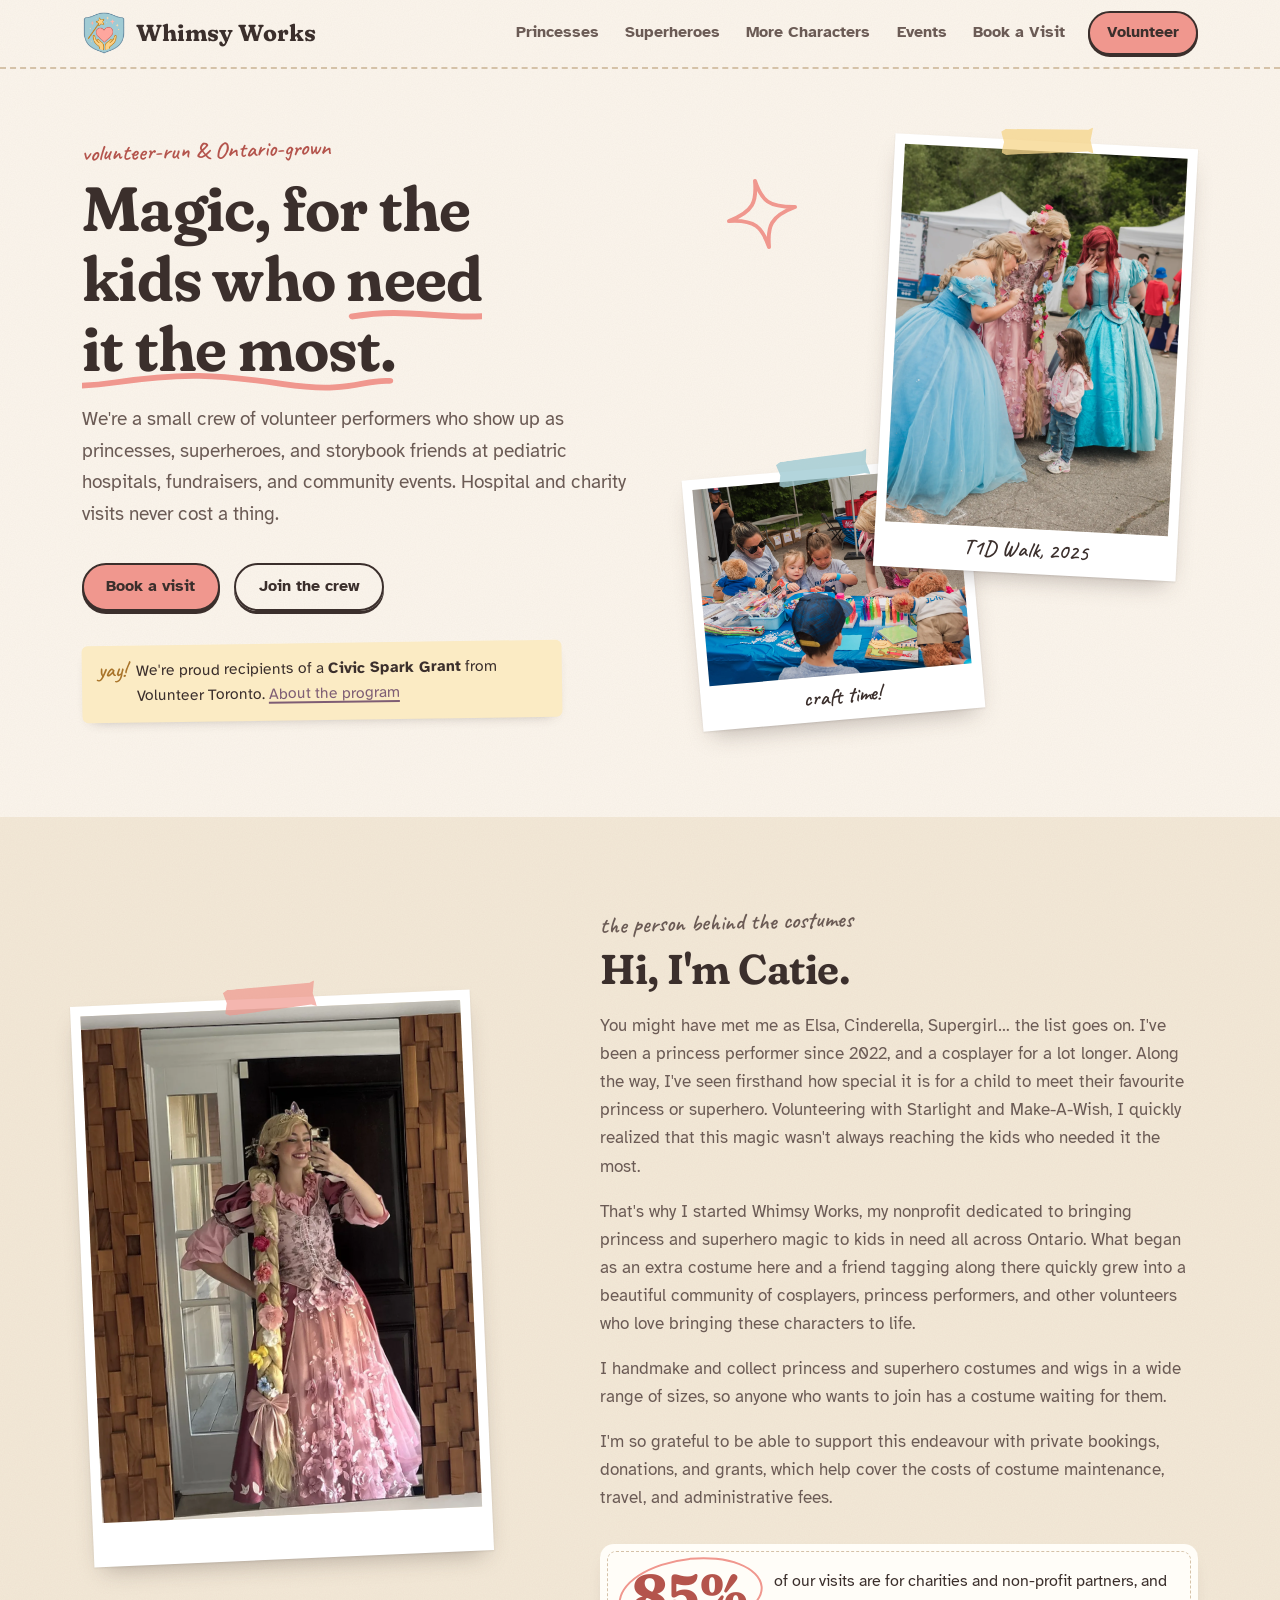
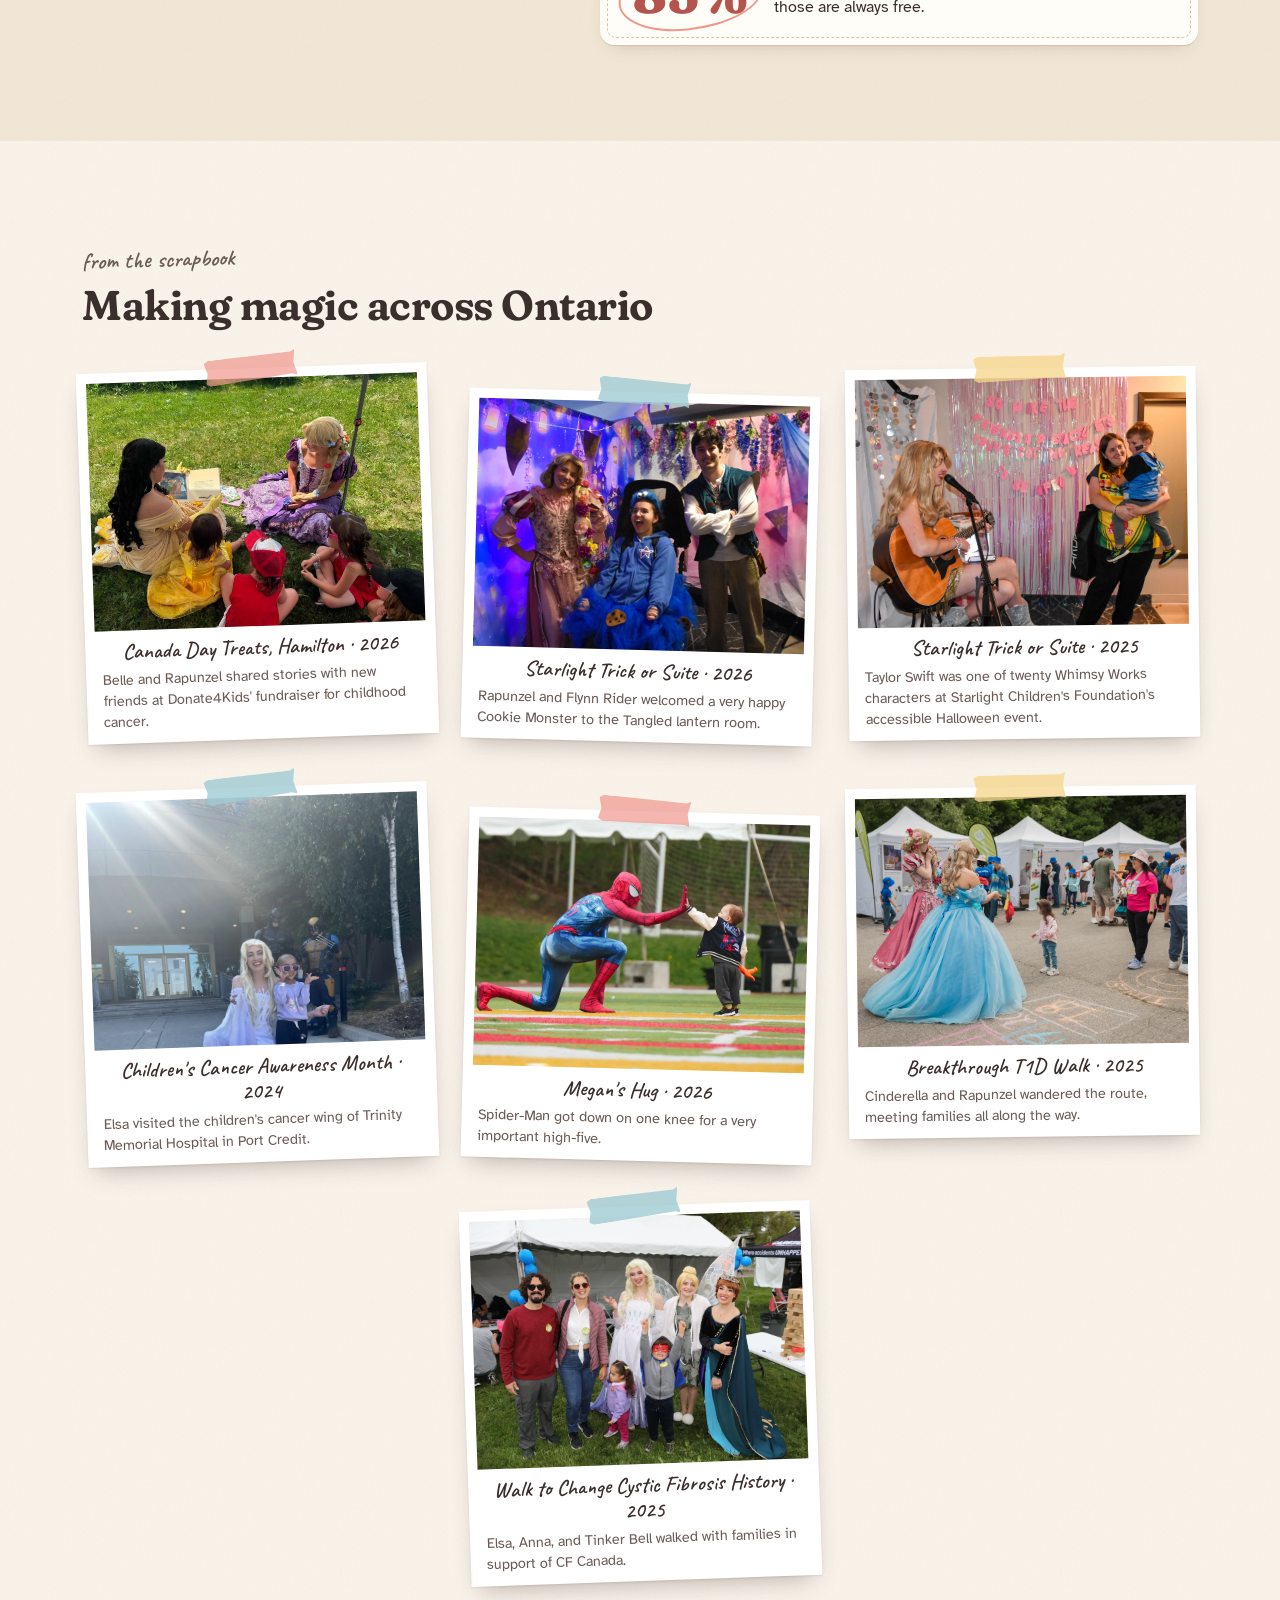
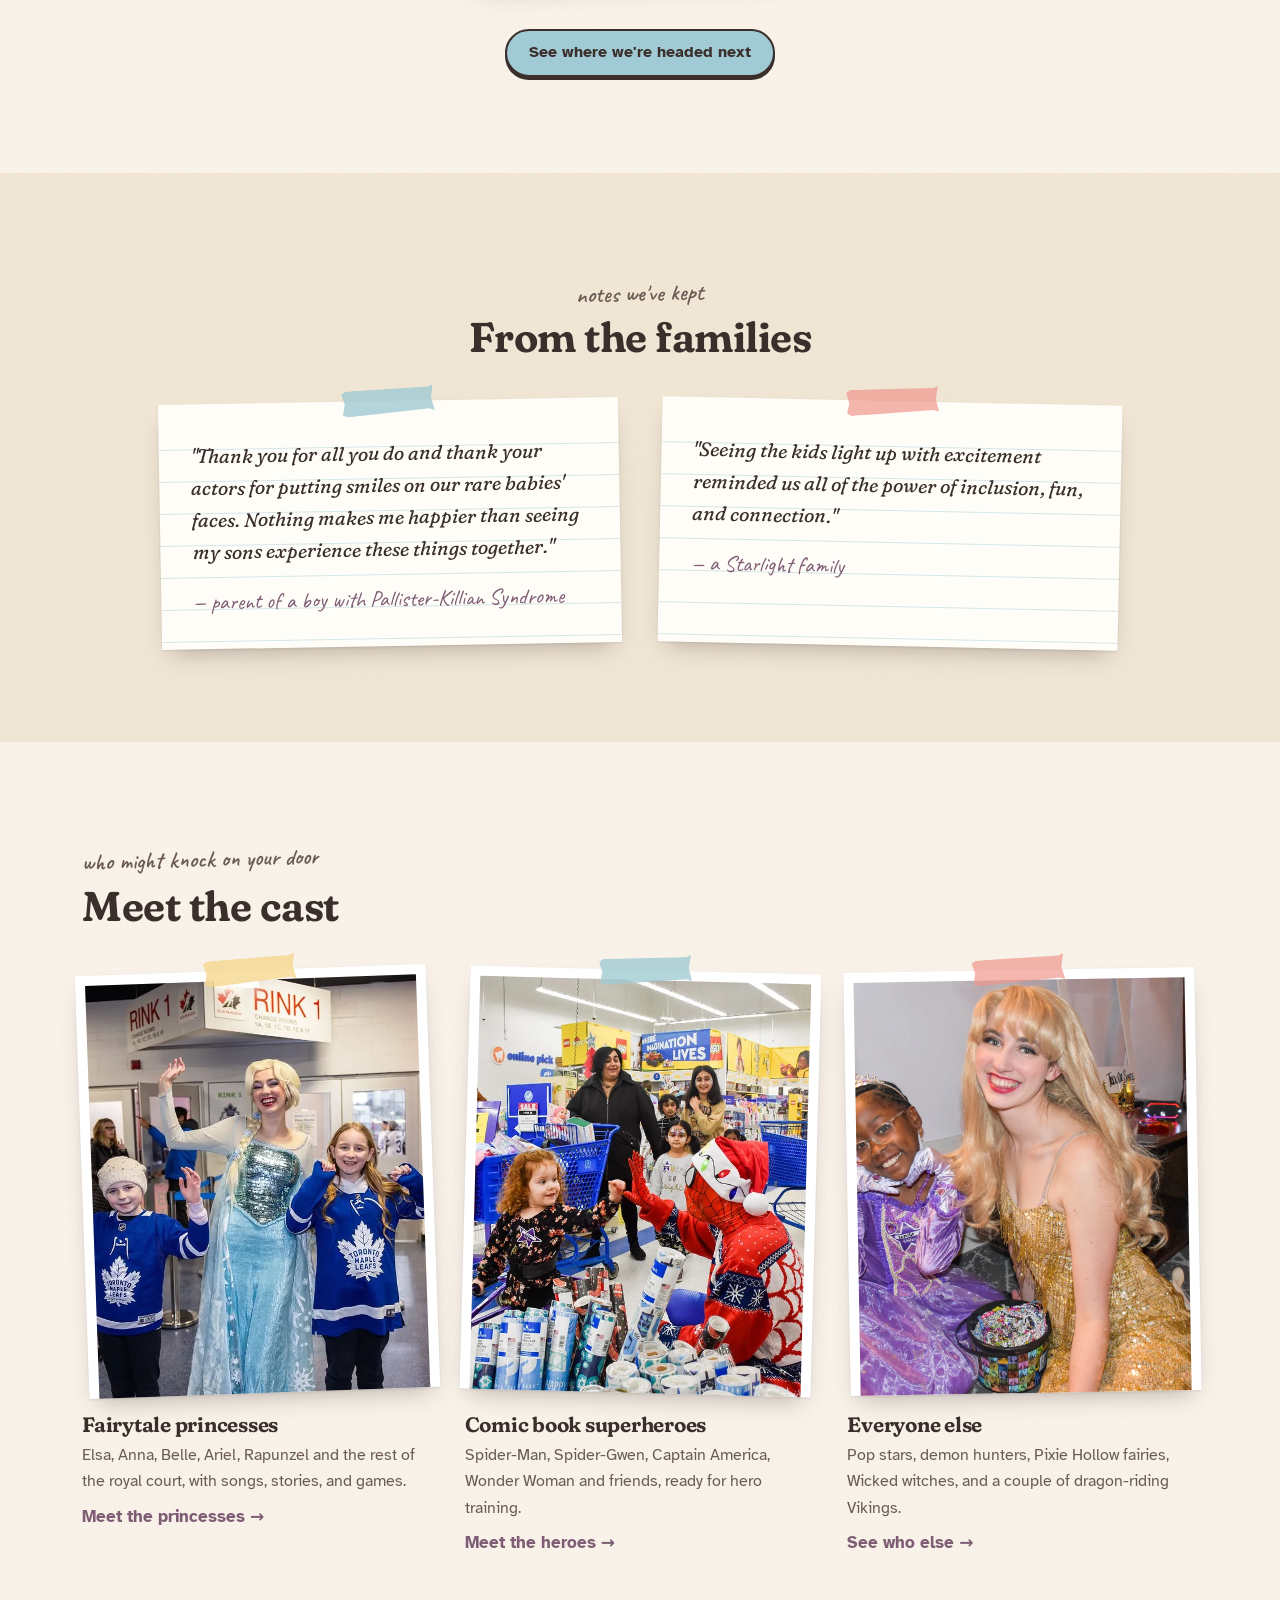
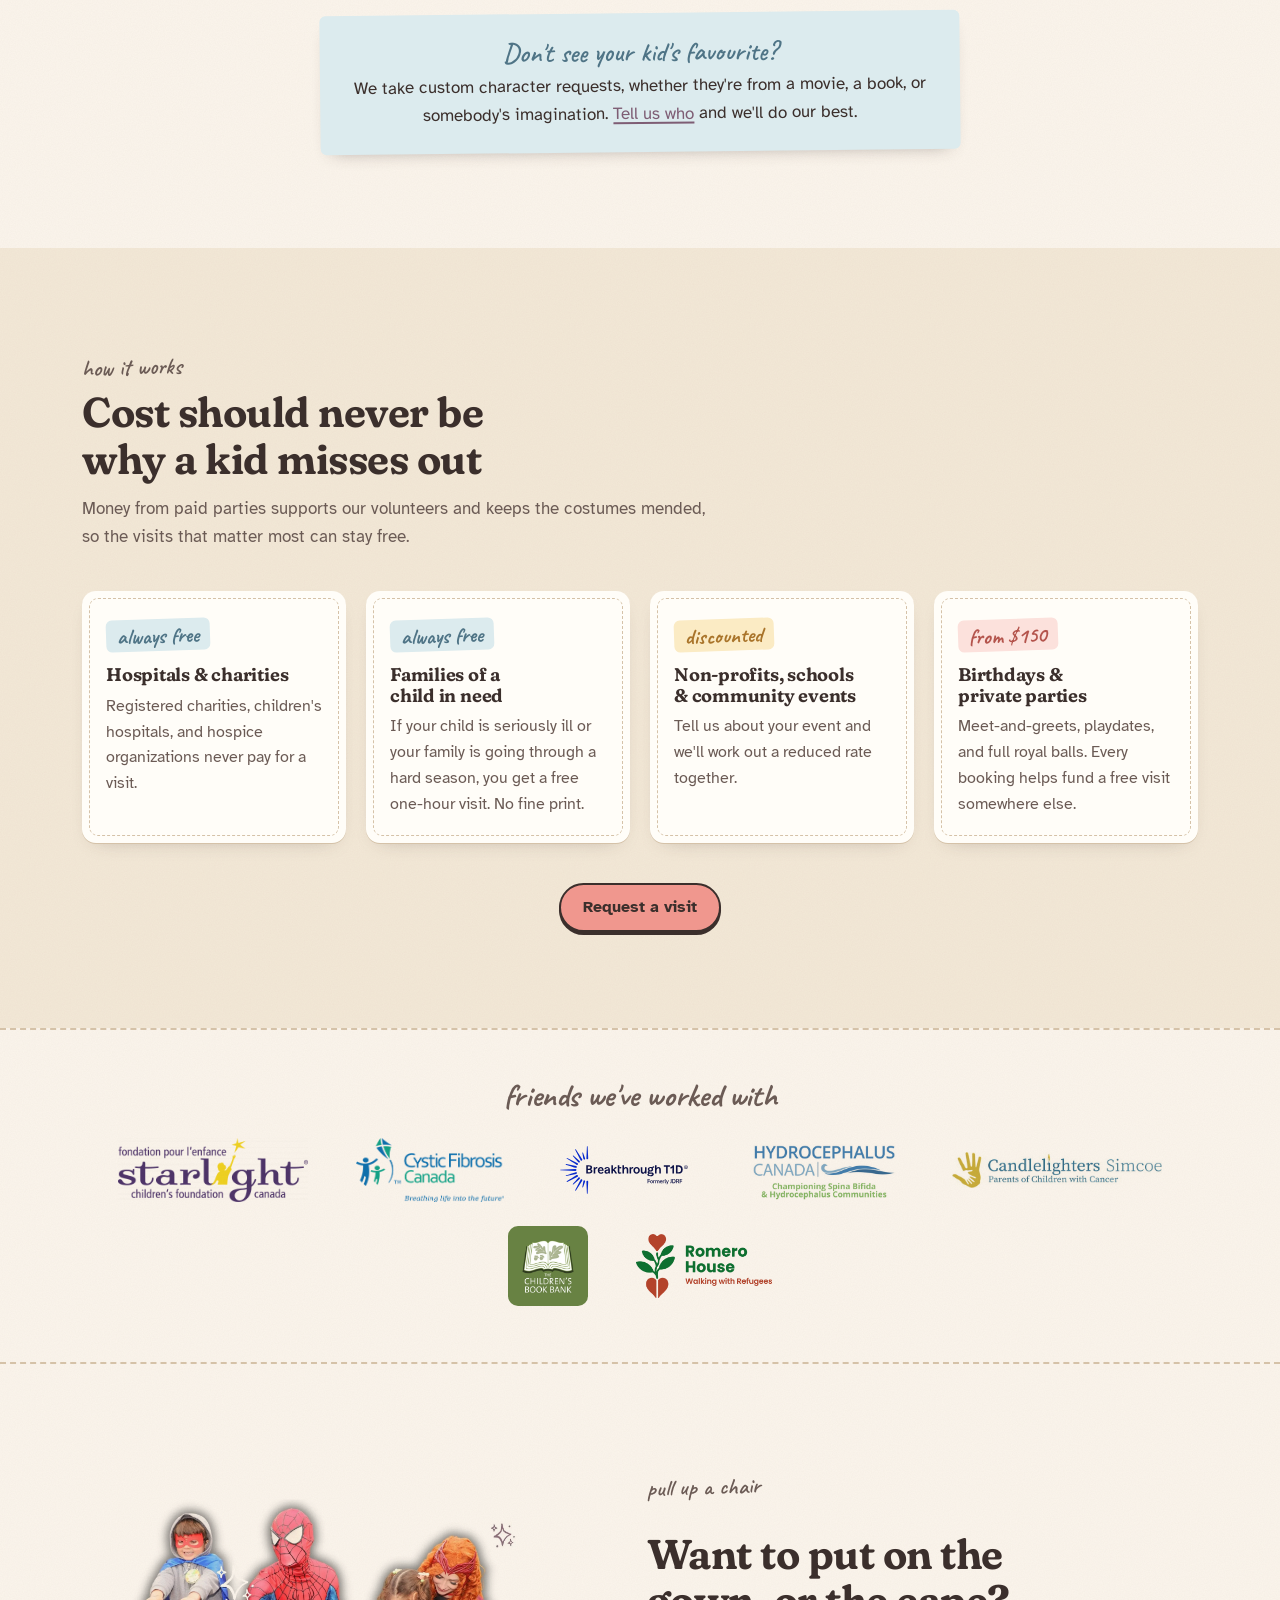
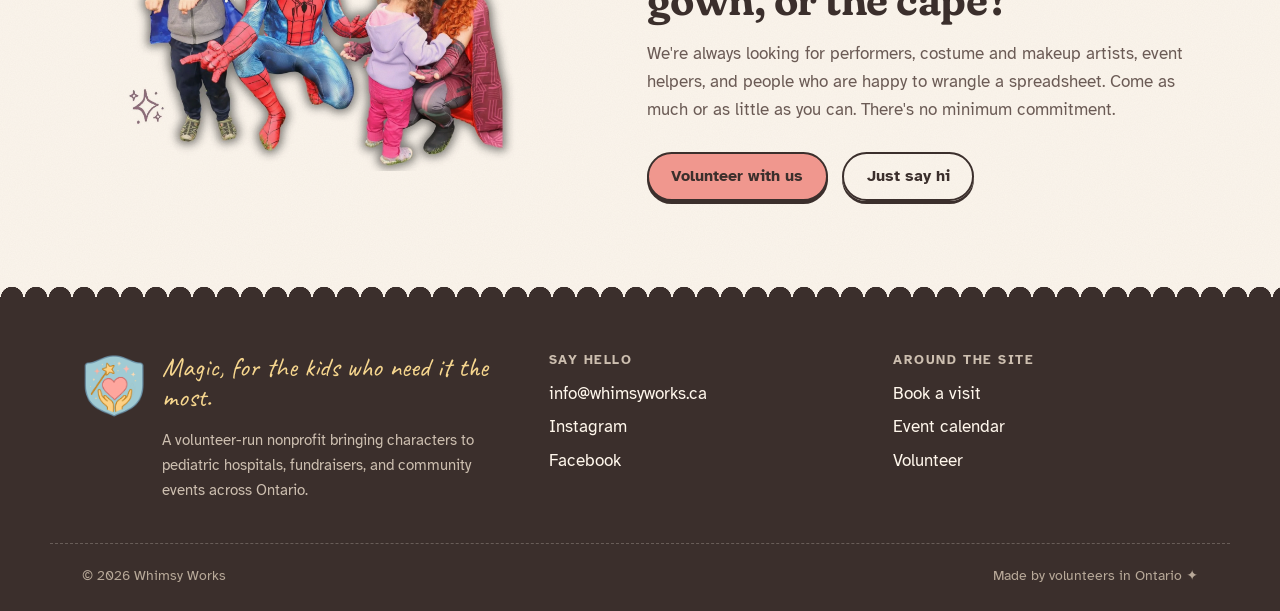
==== commit 175b785a: "Recap Superhero Stomp, rename Starlight Trick or Suite, archive its pages, restore CF photo - Superh" ====
--- a/index.html
+++ b/index.html
@@ -6,7 +6,7 @@
     <title>Whimsy Works - Magic for the kids who need it the most</title>
     <link rel="icon" type="image/png" href="images/shield.webp">
     <meta name="description" content="Whimsy Works is a volunteer-run nonprofit bringing handmade, theme-park quality character visits to pediatric hospitals, fundraisers, and community events across Ontario at no cost.">
-    <link rel="stylesheet" href="styles.css?v=2026-11-18d">
+    <link rel="stylesheet" href="styles.css?v=2026-11-18e">
     <link rel="preconnect" href="https://fonts.googleapis.com">
     <link rel="preconnect" href="https://fonts.gstatic.com" crossorigin>
     <link href="https://fonts.googleapis.com/css2?family=Atkinson+Hyperlegible:ital,wght@0,400;0,700;1,400&family=Caveat:wght@500..700&family=Fraunces:ital,opsz,wght,SOFT,WONK@0,9..144,400..800,0..100,0..1;1,9..144,400..800,0..100,0..1&display=swap" rel="stylesheet">
@@ -81,7 +81,7 @@
                     <p>You might have met me as Elsa, Cinderella, Supergirl&hellip; the list goes on. I've been a princess performer since 2022, and a cosplayer for a lot longer. Along the way, I've seen firsthand how special it is for a child to meet their favourite princess or superhero. Volunteering with Starlight and Make-A-Wish, I quickly realized that this magic wasn't always reaching the kids who needed it the most.</p>
                     <p>That's why I started Whimsy Works, my nonprofit dedicated to bringing princess and superhero magic to kids in need all across Ontario. What began as an extra costume here and a friend tagging along there quickly grew into a beautiful community of cosplayers, princess performers, and other volunteers who love bringing these characters to life.</p>
                     <p>I handmake and collect princess and superhero costumes and wigs in a wide range of sizes, so anyone who wants to join has a costume waiting for them.</p>
-                    <p>I'm so grateful to be able to support this endeavour with private bookings and grants, which help cover the costs of costume maintenance, travel, and administrative fees.</p>
+                    <p>I'm so grateful to be able to support this endeavour with private bookings, donations, and grants, which help cover the costs of costume maintenance, travel, and administrative fees.</p>
                     <div class="big-stat stitched">
                         <span class="num">85%</span>
                         <p>of our visits are for charities and non-profit partners, and those are always free.</p>
@@ -106,13 +106,13 @@
                     </figure>
                     <figure class="snap taped tape-sky">
                         <img src="images/event-8.webp" alt="Rapunzel and Flynn Rider with a delighted girl dressed as Cookie Monster in a lantern-lit Tangled suite">
-                        <figcaption>Trick or Suite, Aurora · 2026
+                        <figcaption>Starlight Trick or Suite · 2026
                             <small>Rapunzel and Flynn Rider welcomed a very happy Cookie Monster to the Tangled lantern room.</small>
                         </figcaption>
                     </figure>
                     <figure class="snap taped">
                         <img src="images/event-1.webp" alt="Taylor Swift playing guitar for a young boy and his mom at Trick or Suite">
-                        <figcaption>Trick or Suite, Aurora · 2025
+                        <figcaption>Starlight Trick or Suite · 2025
                             <small>Taylor Swift was one of twenty Whimsy Works characters at Starlight Children's Foundation's accessible Halloween event.</small>
                         </figcaption>
                     </figure>
@@ -132,6 +132,12 @@
                         <img src="images/event-6.webp" alt="Cinderella and Rapunzel walking through the Breakthrough T1D Toronto Walk">
                         <figcaption>Breakthrough T1D Walk · 2025
                             <small>Cinderella and Rapunzel wandered the route, meeting families all along the way.</small>
+                        </figcaption>
+                    </figure>
+                    <figure class="snap taped tape-sky">
+                        <img src="images/event-3.webp" alt="Elsa, Anna, and Tinker Bell posing with a family at the Walk to Change Cystic Fibrosis History">
+                        <figcaption>Walk to Change Cystic Fibrosis History · 2025
+                            <small>Elsa, Anna, and Tinker Bell walked with families in support of CF Canada.</small>
                         </figcaption>
                     </figure>
                 </div>
@@ -296,6 +302,6 @@
         </div>
     </footer>
 
-    <script src="script.js?v=2026-11-18d"></script>
+    <script src="script.js?v=2026-11-18e"></script>
 </body>
 </html>
--- a/styles.css
+++ b/styles.css
@@ -546,12 +546,13 @@
 
 /* ---------- Scrapbook ---------- */
 .scrapbook {
-    display: grid;
-    grid-template-columns: repeat(auto-fill, minmax(290px, 1fr));
+    display: flex;
+    flex-wrap: wrap;
+    justify-content: center;
     gap: 2.75rem 2rem;
-    align-items: start;
-}
-.scrapbook .snap { --ratio: 4 / 3; }
+    align-items: flex-start;
+}
+.scrapbook .snap { --ratio: 4 / 3; flex: 0 1 calc((100% - 4rem) / 3); min-width: 270px; }
 .scrapbook .snap:nth-child(3n+1) { --tilt: -2deg; --tape-tilt: -6deg; }
 .scrapbook .snap:nth-child(3n+2) { --tilt: 1.5deg; --tape-tilt: 3deg; margin-top: 1.5rem; }
 .scrapbook .snap:nth-child(3n)   { --tilt: -0.75deg; --tape-tilt: -2deg; }
@@ -641,6 +642,8 @@
     .scrapbook,
     .cast-grid {
         display: flex;
+        flex-wrap: nowrap;
+        justify-content: flex-start;
         gap: 1.25rem;
         max-width: none;
         margin: 0 calc(-1 * var(--gutter));
@@ -654,8 +657,10 @@
     .scrapbook::-webkit-scrollbar,
     .cast-grid::-webkit-scrollbar { display: none; }
     .scrapbook > *,
+    .scrapbook .snap,
     .cast-grid > * {
         flex: 0 0 80%;
+        min-width: 0;
         scroll-snap-align: start;
     }
     .scrapbook .snap:nth-child(3n+2) { margin-top: 0; }
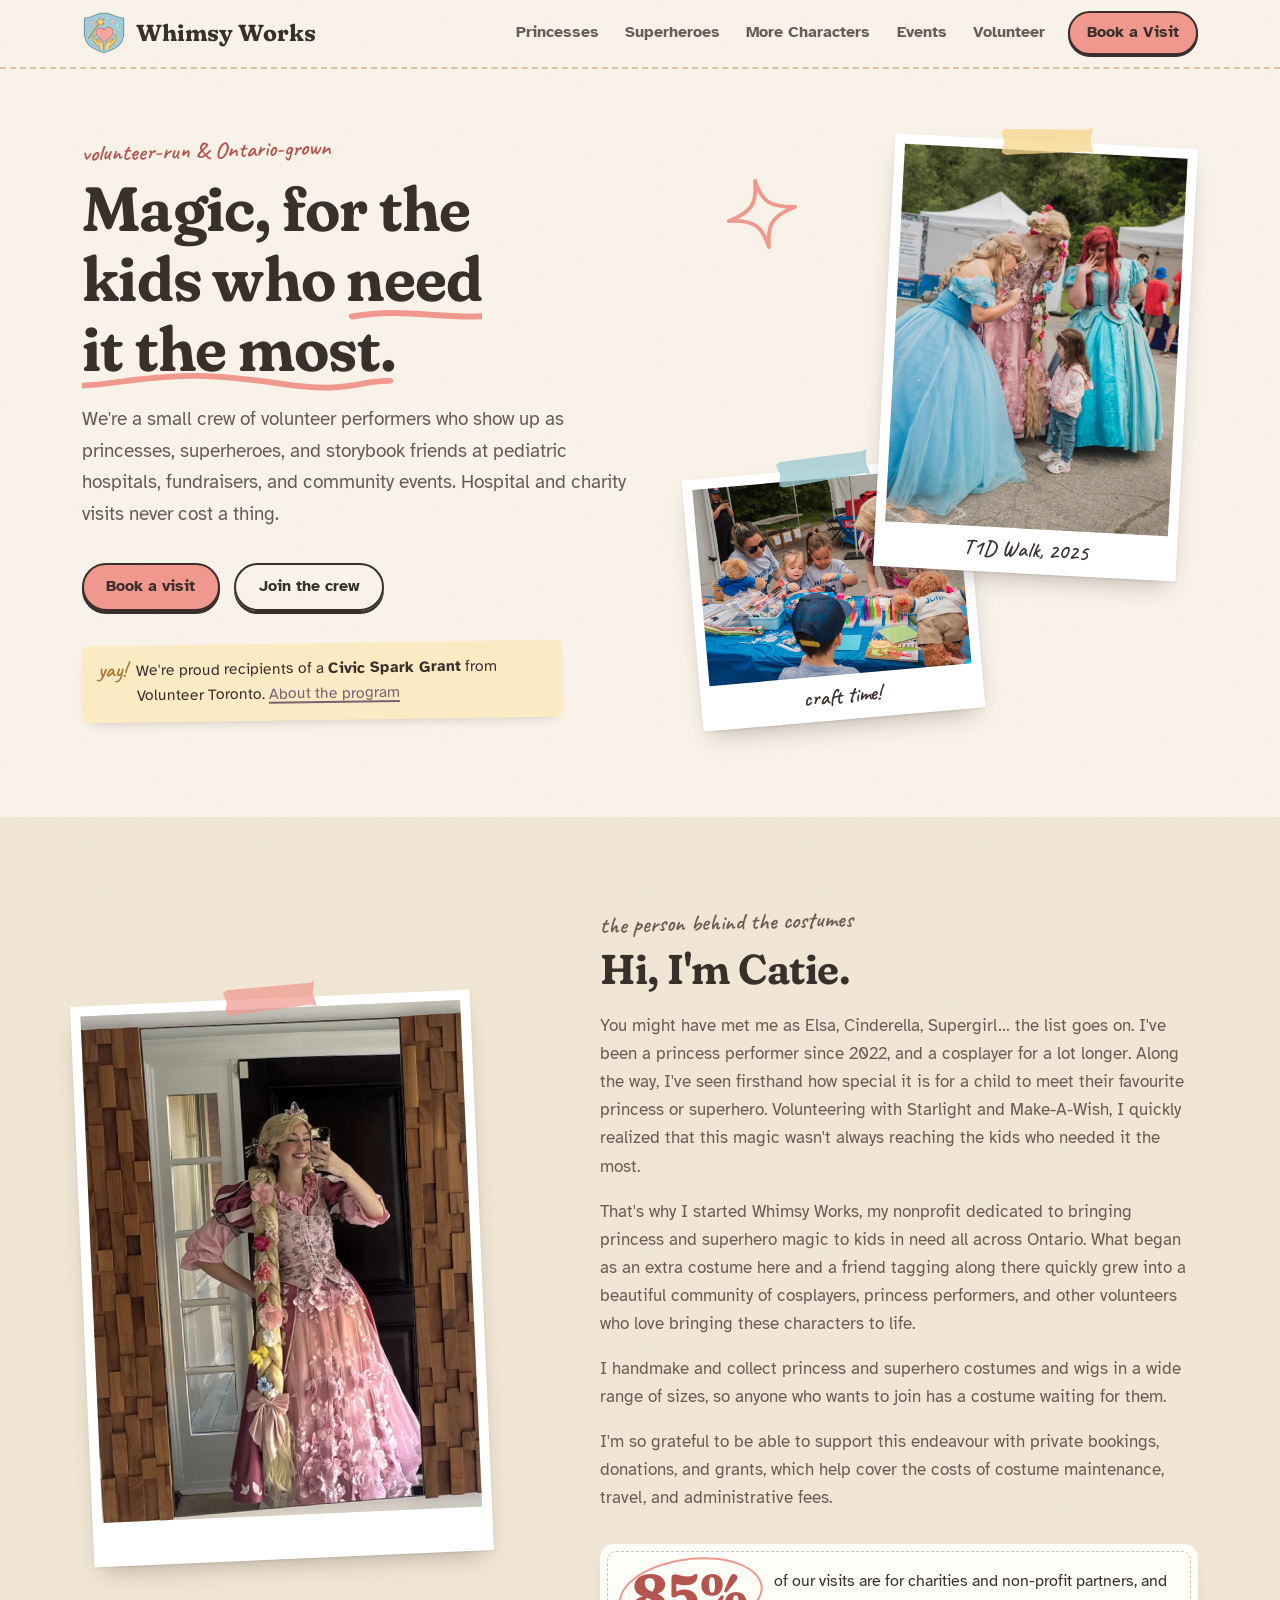
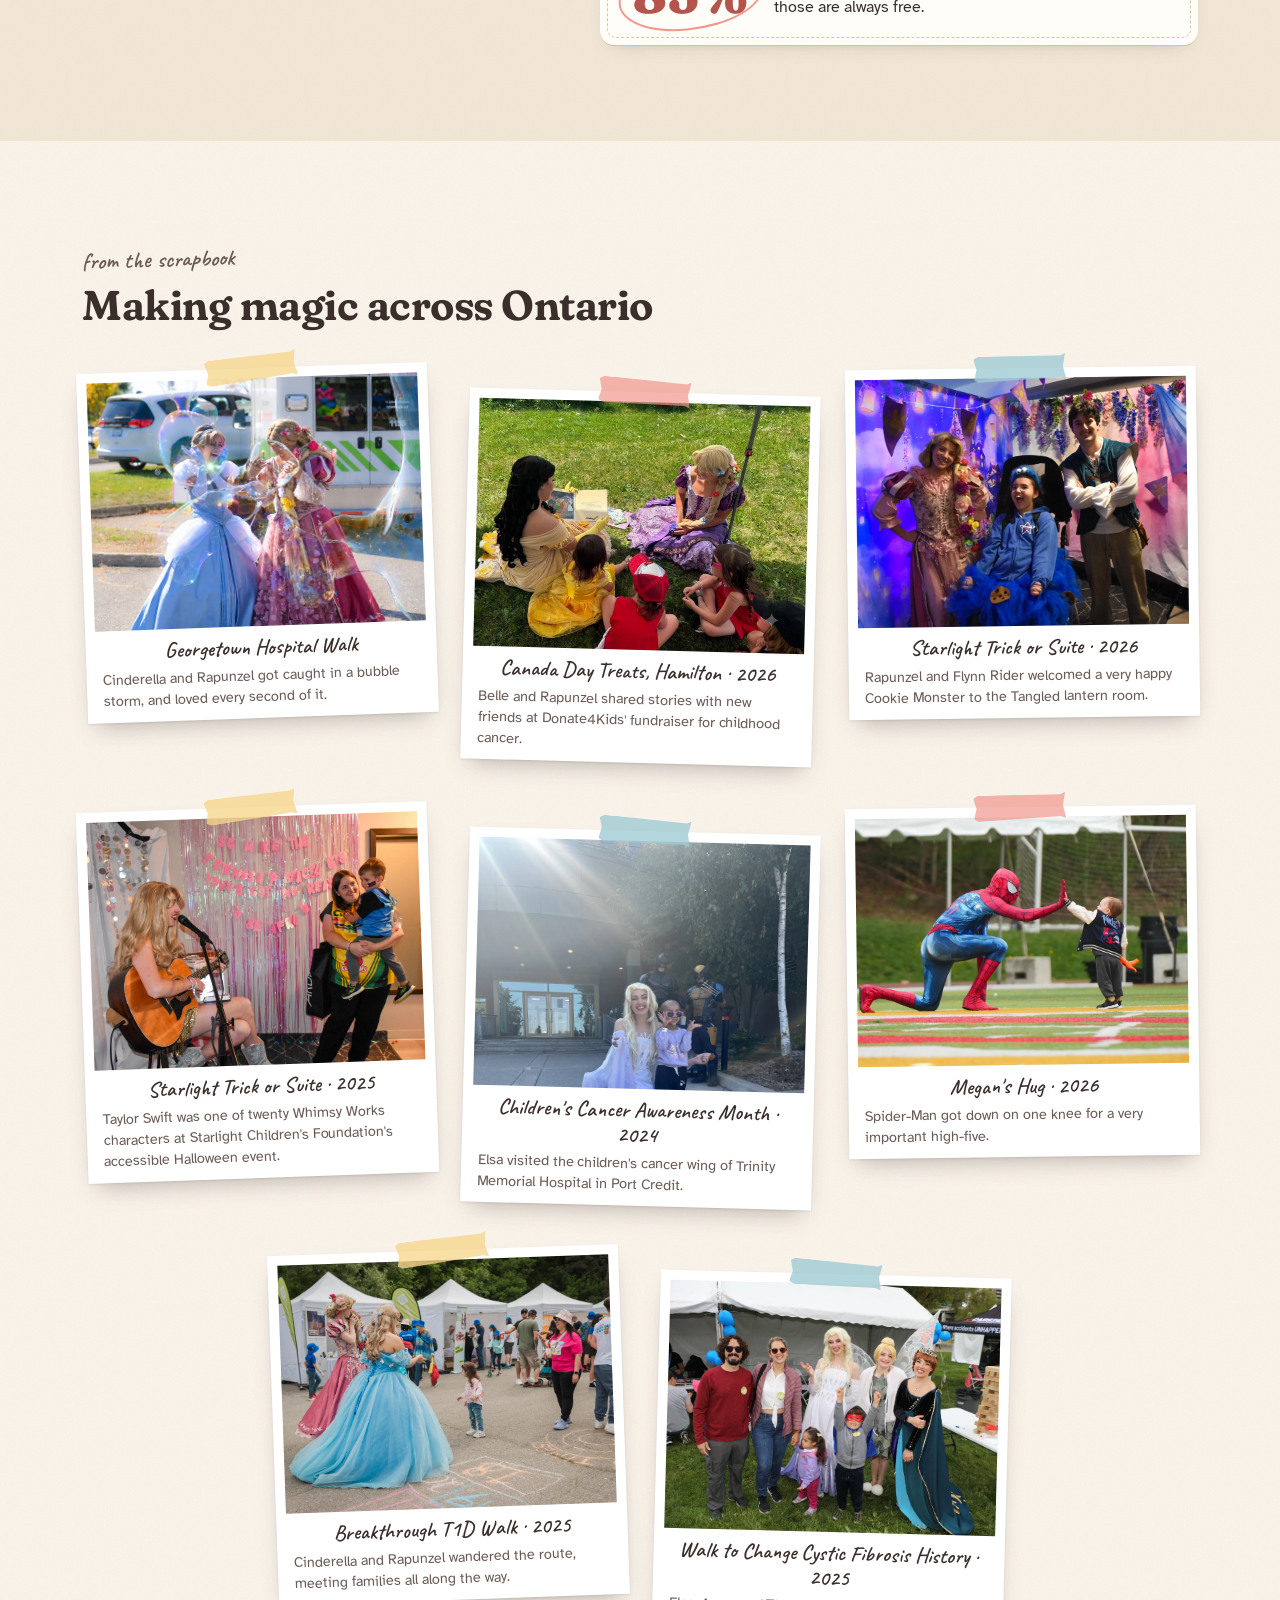
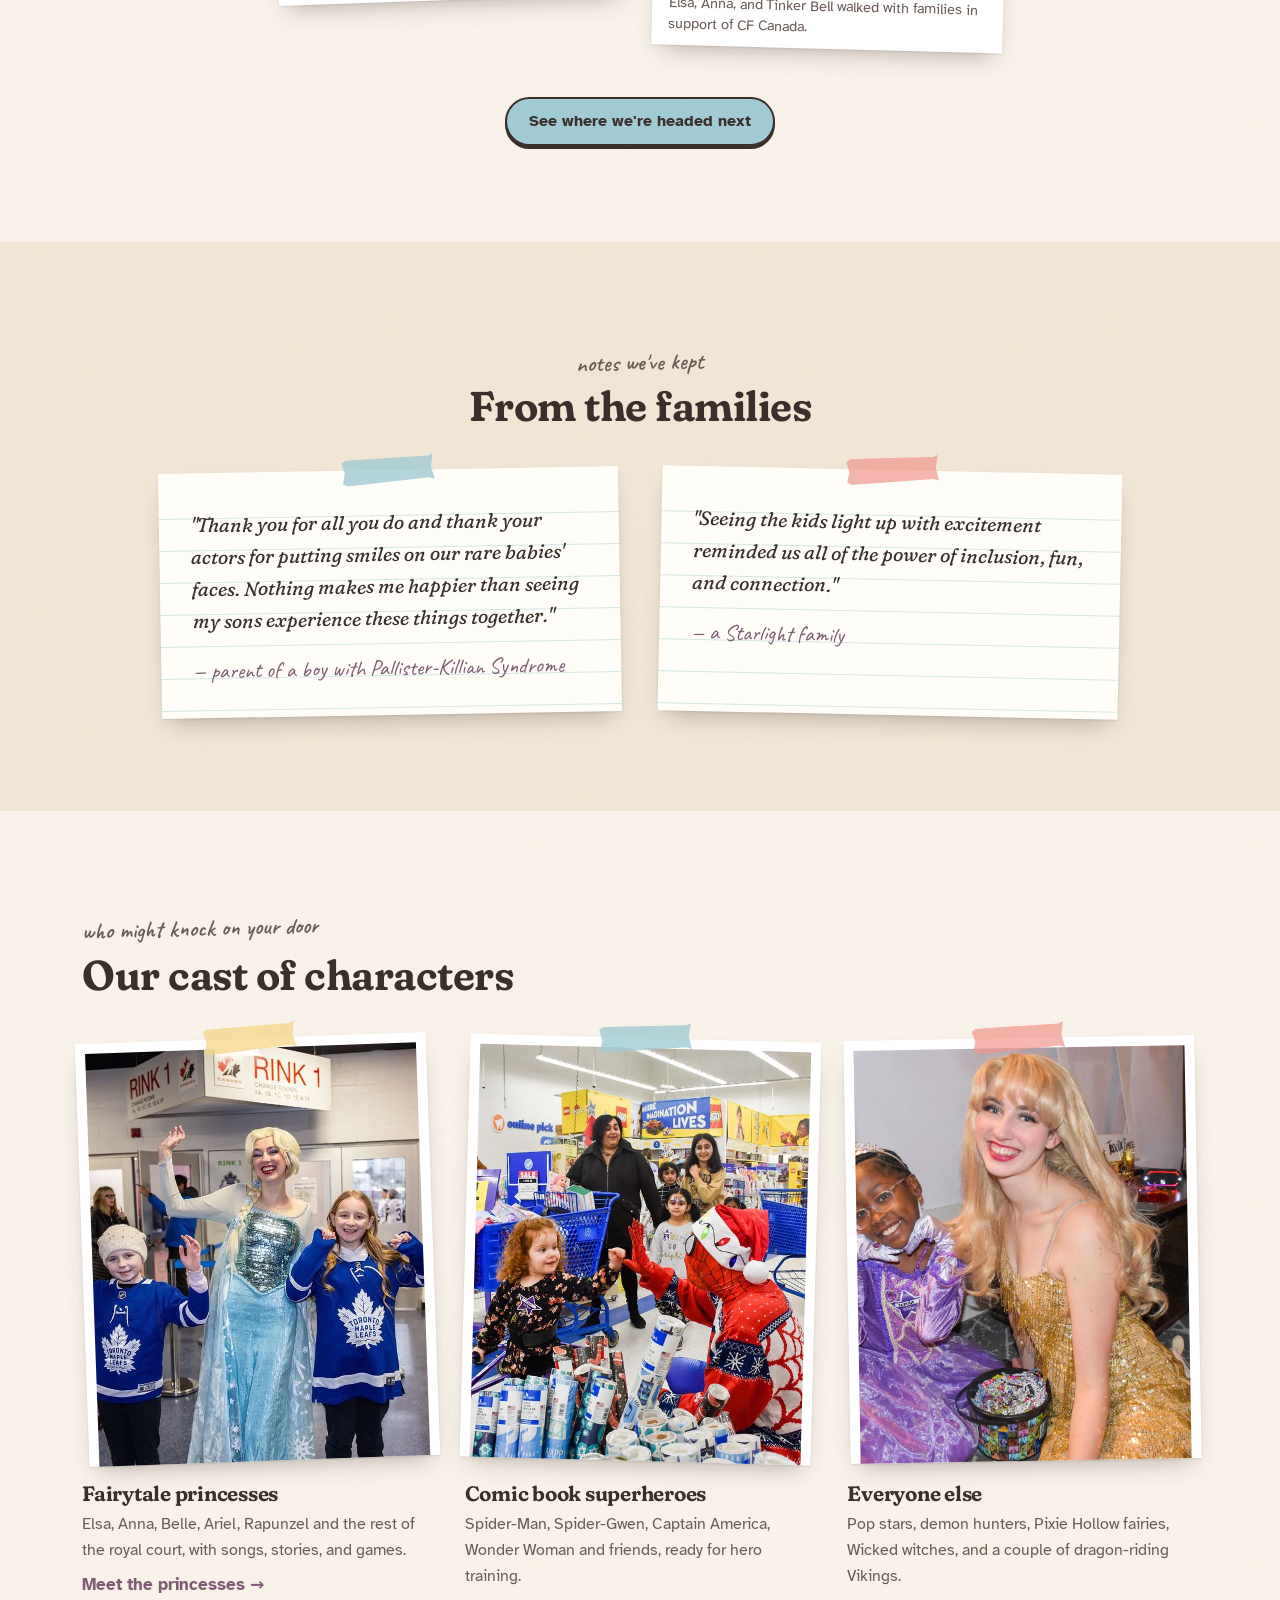
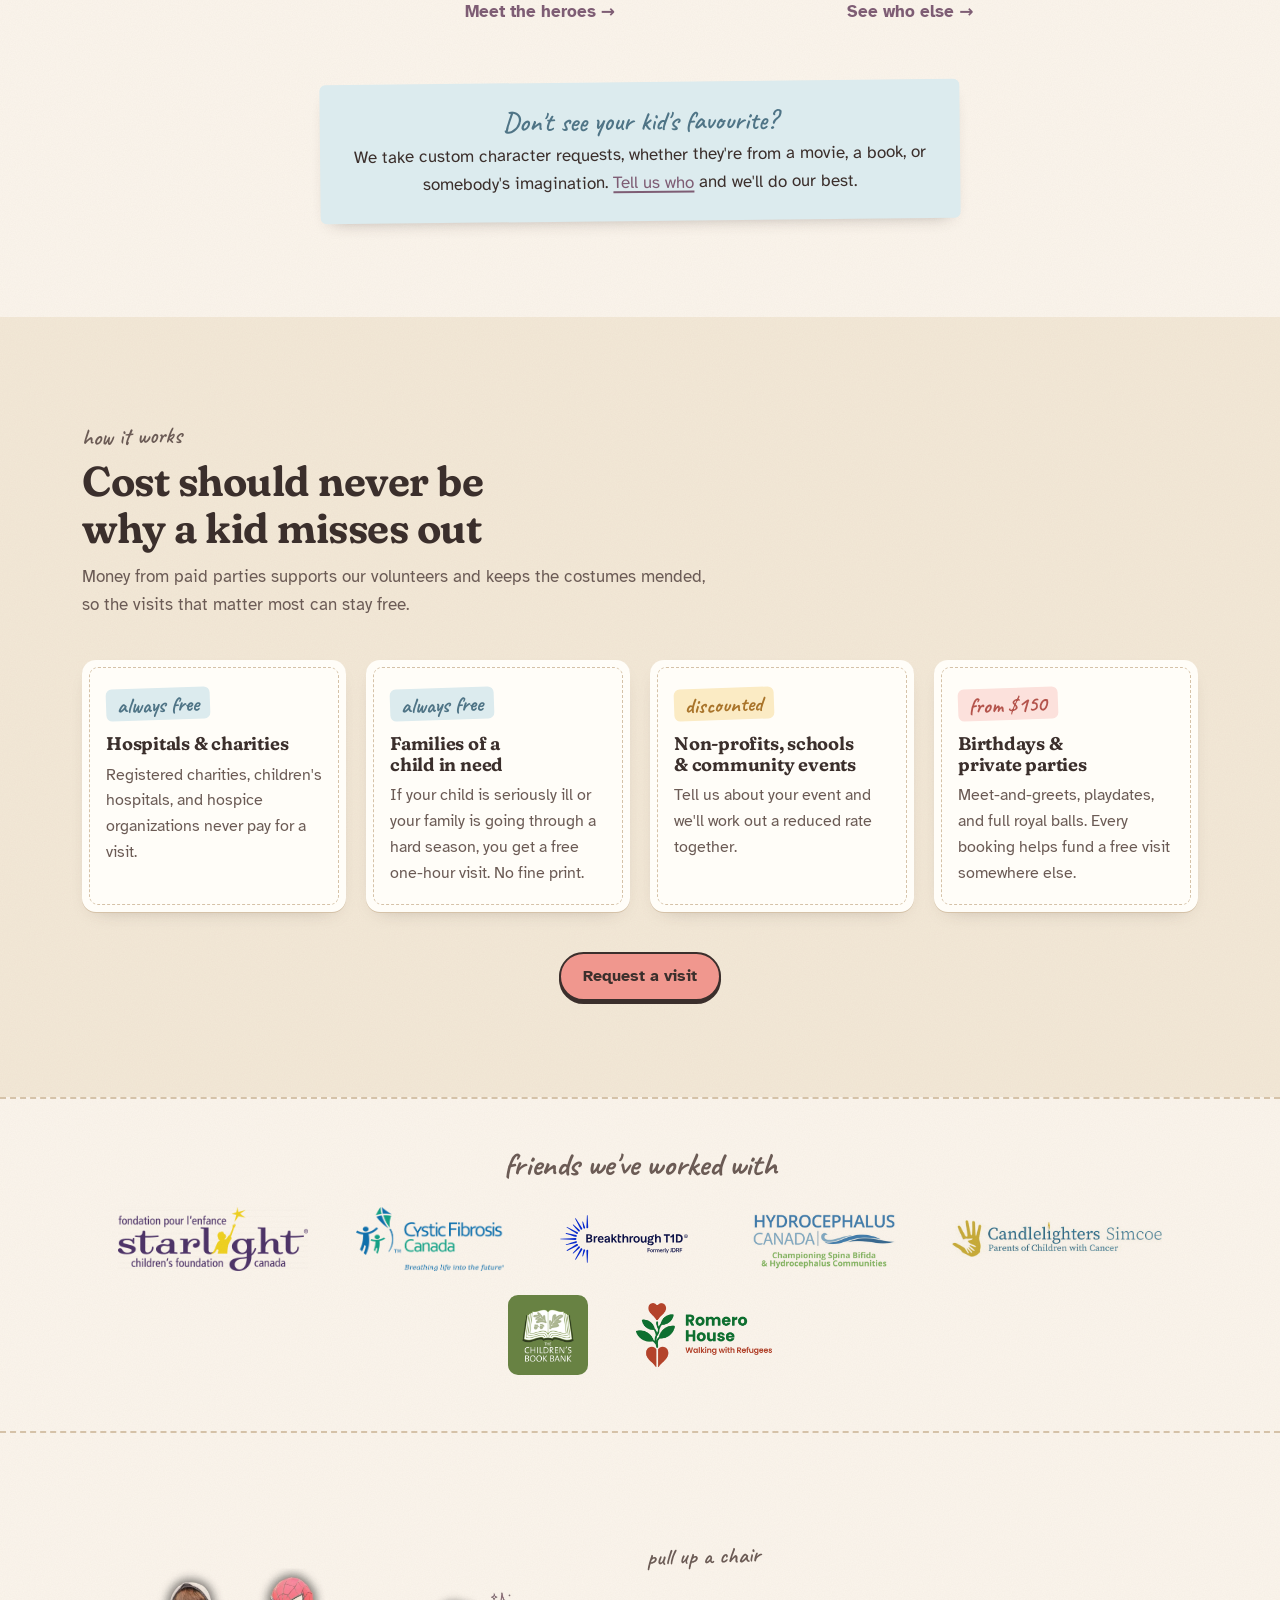
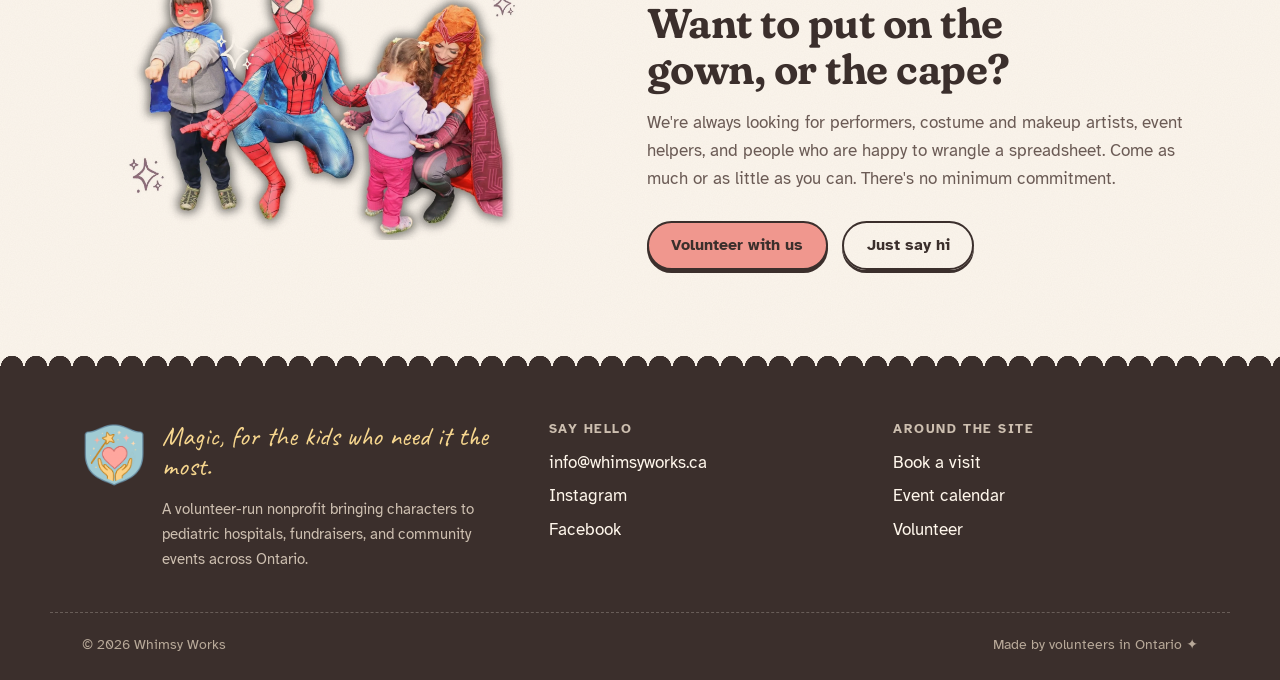
==== commit e589f2ee: "Book a Visit as the header button, unlisted Meet the Cast page, new Elsa and Georgetown photos - Hea" ====
--- a/index.html
+++ b/index.html
@@ -6,7 +6,7 @@
     <title>Whimsy Works - Magic for the kids who need it the most</title>
     <link rel="icon" type="image/png" href="images/shield.webp">
     <meta name="description" content="Whimsy Works is a volunteer-run nonprofit bringing handmade, theme-park quality character visits to pediatric hospitals, fundraisers, and community events across Ontario at no cost.">
-    <link rel="stylesheet" href="styles.css?v=2026-11-18e">
+    <link rel="stylesheet" href="styles.css?v=2026-11-20a">
     <link rel="preconnect" href="https://fonts.googleapis.com">
     <link rel="preconnect" href="https://fonts.gstatic.com" crossorigin>
     <link href="https://fonts.googleapis.com/css2?family=Atkinson+Hyperlegible:ital,wght@0,400;0,700;1,400&family=Caveat:wght@500..700&family=Fraunces:ital,opsz,wght,SOFT,WONK@0,9..144,400..800,0..100,0..1;1,9..144,400..800,0..100,0..1&display=swap" rel="stylesheet">
@@ -24,8 +24,8 @@
                 <a href="superheros.html" class="nav-link">Superheroes</a>
                 <a href="more-characters.html" class="nav-link">More Characters</a>
                 <a href="events.html" class="nav-link">Events</a>
-                <a href="book.html" class="nav-link">Book a Visit</a>
-                <a href="volunteer.html" class="nav-link btn-primary">Volunteer</a>
+                <a href="volunteer.html" class="nav-link">Volunteer</a>
+                <a href="book.html" class="nav-link btn-primary">Book a Visit</a>
             </nav>
         </div>
     </header>
@@ -98,6 +98,12 @@
                     <h2>Making magic across Ontario</h2>
                 </div>
                 <div class="scrapbook">
+                    <figure class="snap taped">
+                        <img src="images/event-10.webp" alt="Cinderella and Rapunzel laughing as giant soap bubbles float around them at the Georgetown Hospital Walk">
+                        <figcaption>Georgetown Hospital Walk
+                            <small>Cinderella and Rapunzel got caught in a bubble storm, and loved every second of it.</small>
+                        </figcaption>
+                    </figure>
                     <figure class="snap taped tape-coral">
                         <img src="images/event-7.webp" alt="Belle reading a storybook to kids sitting on the grass while Rapunzel listens, at Donate4Kids' Canada Day fundraiser in Hamilton">
                         <figcaption>Canada Day Treats, Hamilton · 2026
@@ -170,7 +176,7 @@
             <div class="container">
                 <div class="section-head">
                     <p class="kicker">who might knock on your door</p>
-                    <h2>Meet the cast</h2>
+                    <h2>Our cast of characters</h2>
                 </div>
                 <div class="cast-grid">
                     <a href="princesses.html" class="cast-card">
@@ -302,6 +308,6 @@
         </div>
     </footer>
 
-    <script src="script.js?v=2026-11-18e"></script>
+    <script src="script.js?v=2026-11-20a"></script>
 </body>
 </html>
--- a/styles.css
+++ b/styles.css
@@ -1437,3 +1437,70 @@
     html { scroll-behavior: auto; }
     *, *::before, *::after { transition: none !important; }
 }
+
+/* =============================================
+   MEET THE CAST (volunteers)
+   ============================================= */
+.crew-grid {
+    display: grid;
+    grid-template-columns: repeat(3, minmax(0, 1fr));
+    gap: 2.25rem 2rem;
+}
+.crew-grid-leads { grid-template-columns: repeat(2, minmax(0, 1fr)); }
+
+.crew-card { padding: 1.75rem 1.5rem 1.6rem; }
+.crew-card .snap { --ratio: 1 / 1; width: 100%; max-width: 230px; margin: 0.5rem auto 0; padding-bottom: 10px; }
+.crew-card:nth-child(3n+1) .snap { --tilt: -2deg; --tape-tilt: -5deg; }
+.crew-card:nth-child(3n+2) .snap { --tilt: 1.5deg; --tape-tilt: 4deg; }
+.crew-card:nth-child(3n)   .snap { --tilt: -1deg; --tape-tilt: -2deg; }
+.crew-card .placeholder-image img { min-height: 0; color: transparent; } /* hide broken-image alt text behind the placeholder note */
+
+.crew-body { margin-top: 1.4rem; text-align: center; }
+.crew-body h3 { font-size: 1.55rem; }
+.crew-title {
+    display: inline-block;
+    margin-top: 0.4rem;
+    padding: 0.2rem 0.75rem;
+    font-size: 0.85rem;
+    font-weight: 700;
+    color: var(--mauve);
+    background: var(--mauve-soft);
+    border-radius: 999px;
+}
+.crew-plays {
+    list-style: none;
+    display: flex;
+    flex-wrap: wrap;
+    justify-content: center;
+    gap: 0.35rem;
+    margin-top: 0.85rem;
+}
+.crew-plays li {
+    font-size: 0.85rem;
+    padding: 0.15rem 0.6rem;
+    border: 1.5px dashed var(--line-strong);
+    border-radius: 999px;
+    color: var(--ink-soft);
+}
+.crew-qa { margin-top: 1.25rem; text-align: left; display: grid; gap: 0.85rem; }
+.crew-qa dt { font-family: var(--font-hand); font-weight: 600; font-size: 1.3rem; line-height: 1.1; color: var(--coral-deep); }
+.crew-qa dd { margin-top: 0.15rem; font-size: 0.98rem; color: var(--ink); }
+.crew-qa dd.crew-placeholder { color: var(--ink-soft); font-style: italic; opacity: 0.75; }
+
+/* Leads: photo beside the words */
+.crew-lead { display: grid; grid-template-columns: 200px 1fr; gap: 1.75rem; align-items: start; padding: 2rem; }
+.crew-lead .snap { margin: 0.5rem 0 0; }
+.crew-lead .crew-body { margin-top: 0; text-align: left; }
+.crew-lead .crew-plays { justify-content: flex-start; }
+
+@media (max-width: 1020px) {
+    .crew-grid-leads { grid-template-columns: 1fr; max-width: 640px; }
+    .crew-grid { grid-template-columns: repeat(2, minmax(0, 1fr)); }
+}
+@media (max-width: 640px) {
+    .crew-grid { grid-template-columns: 1fr; }
+    .crew-lead { grid-template-columns: 1fr; }
+    .crew-lead .snap { margin: 0.5rem auto 0; }
+    .crew-lead .crew-body { text-align: center; }
+    .crew-lead .crew-plays { justify-content: center; }
+}
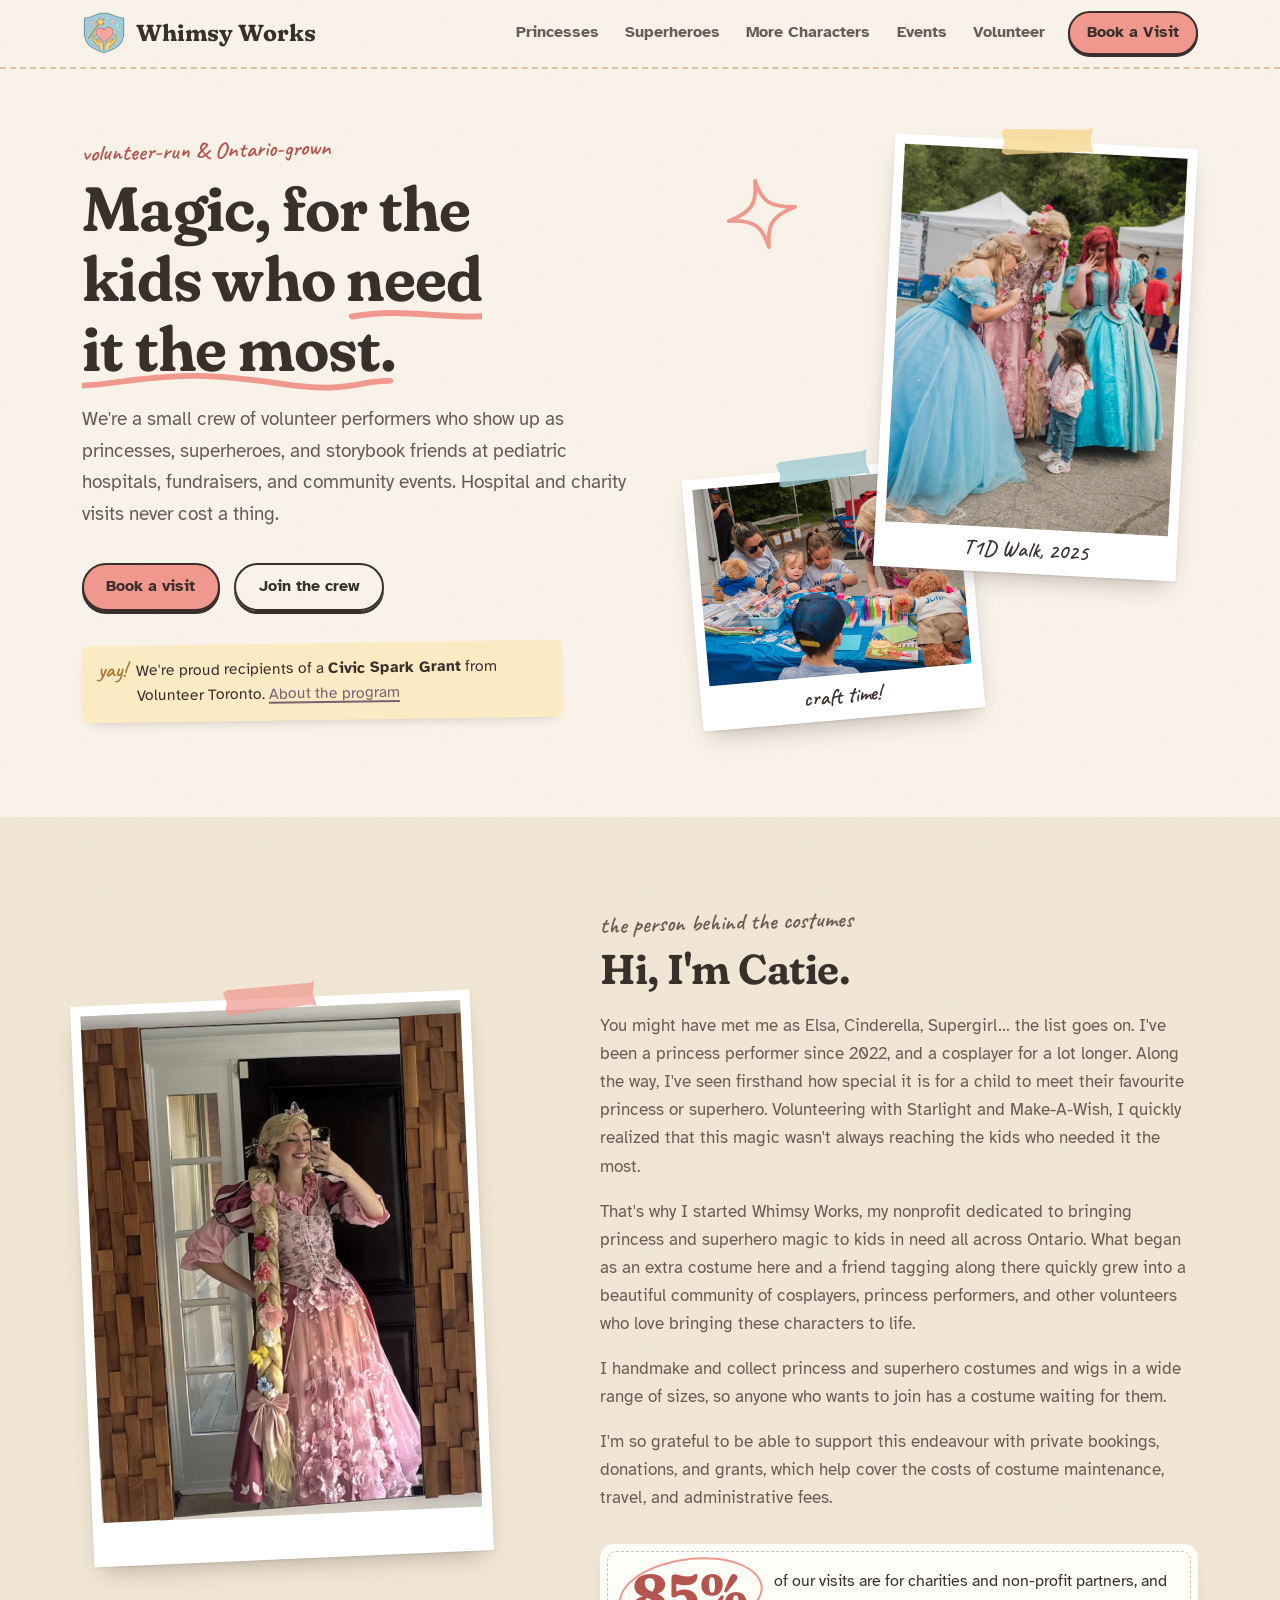
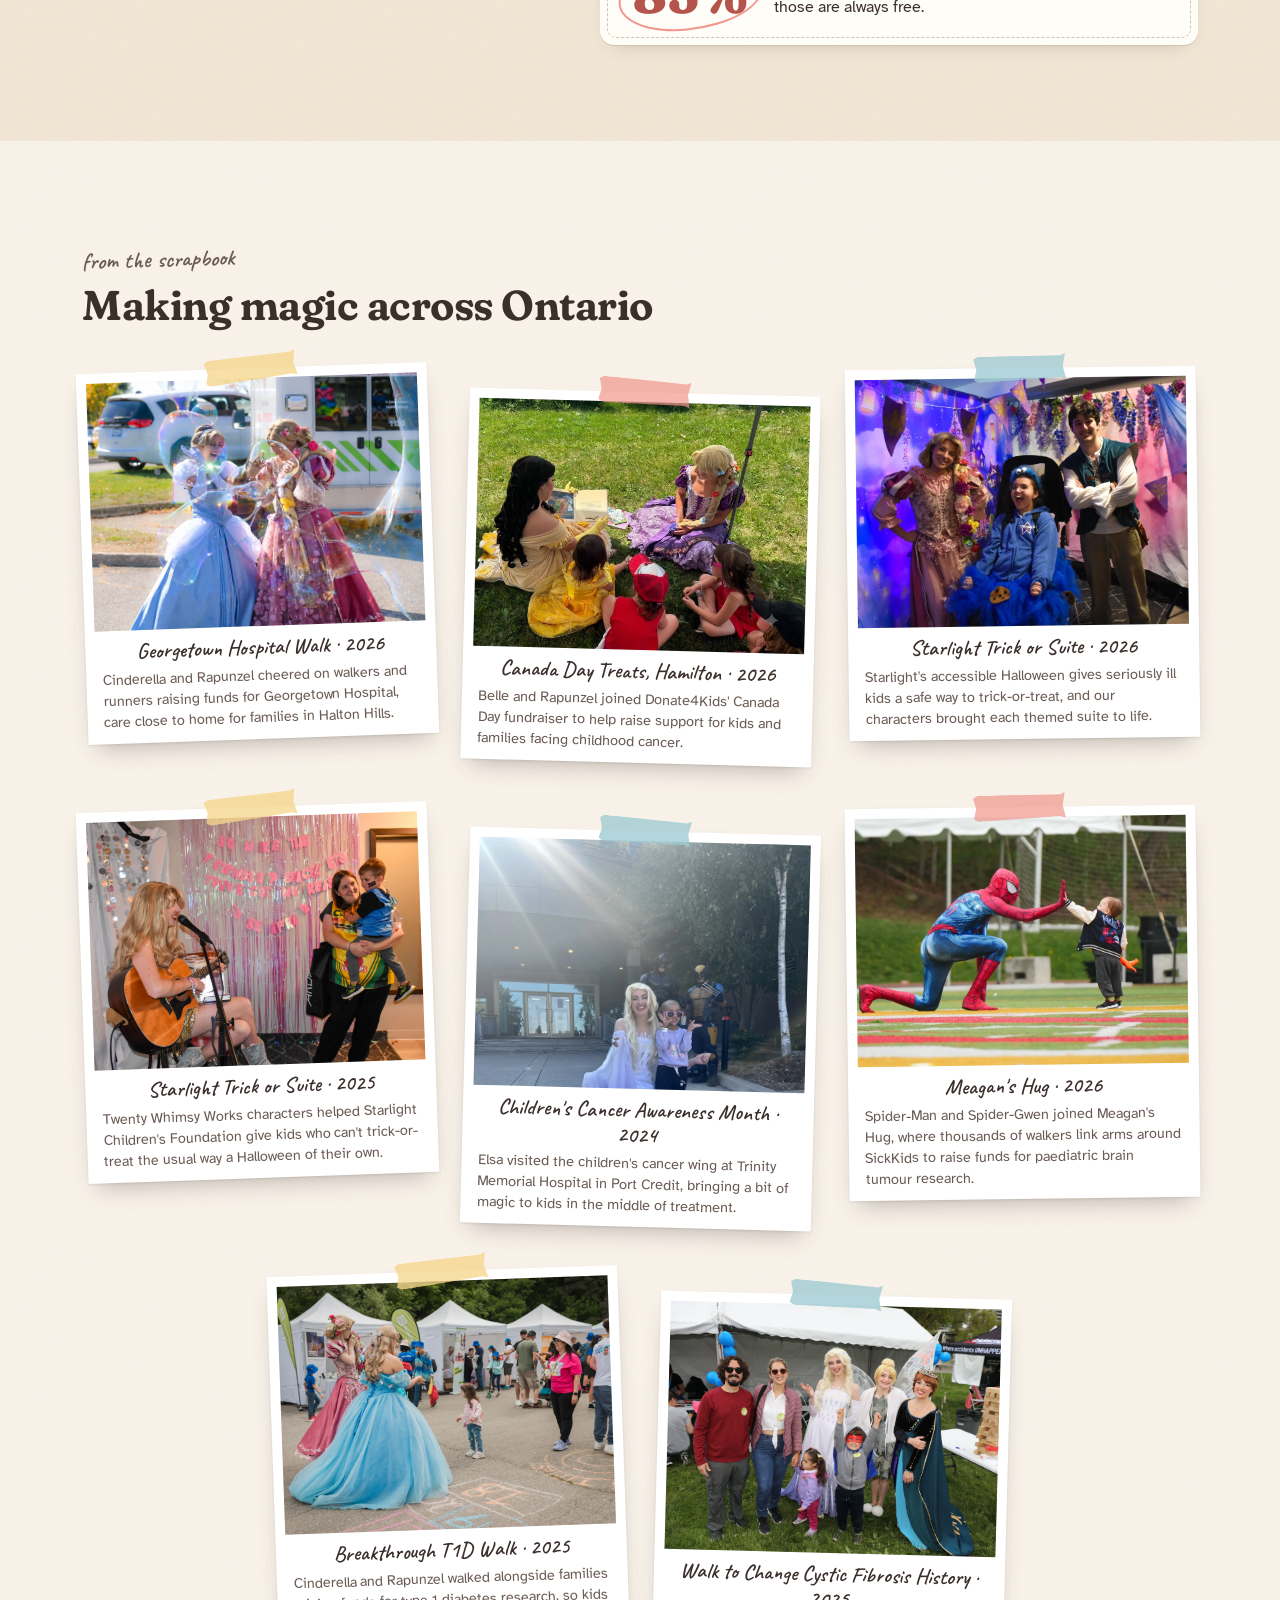
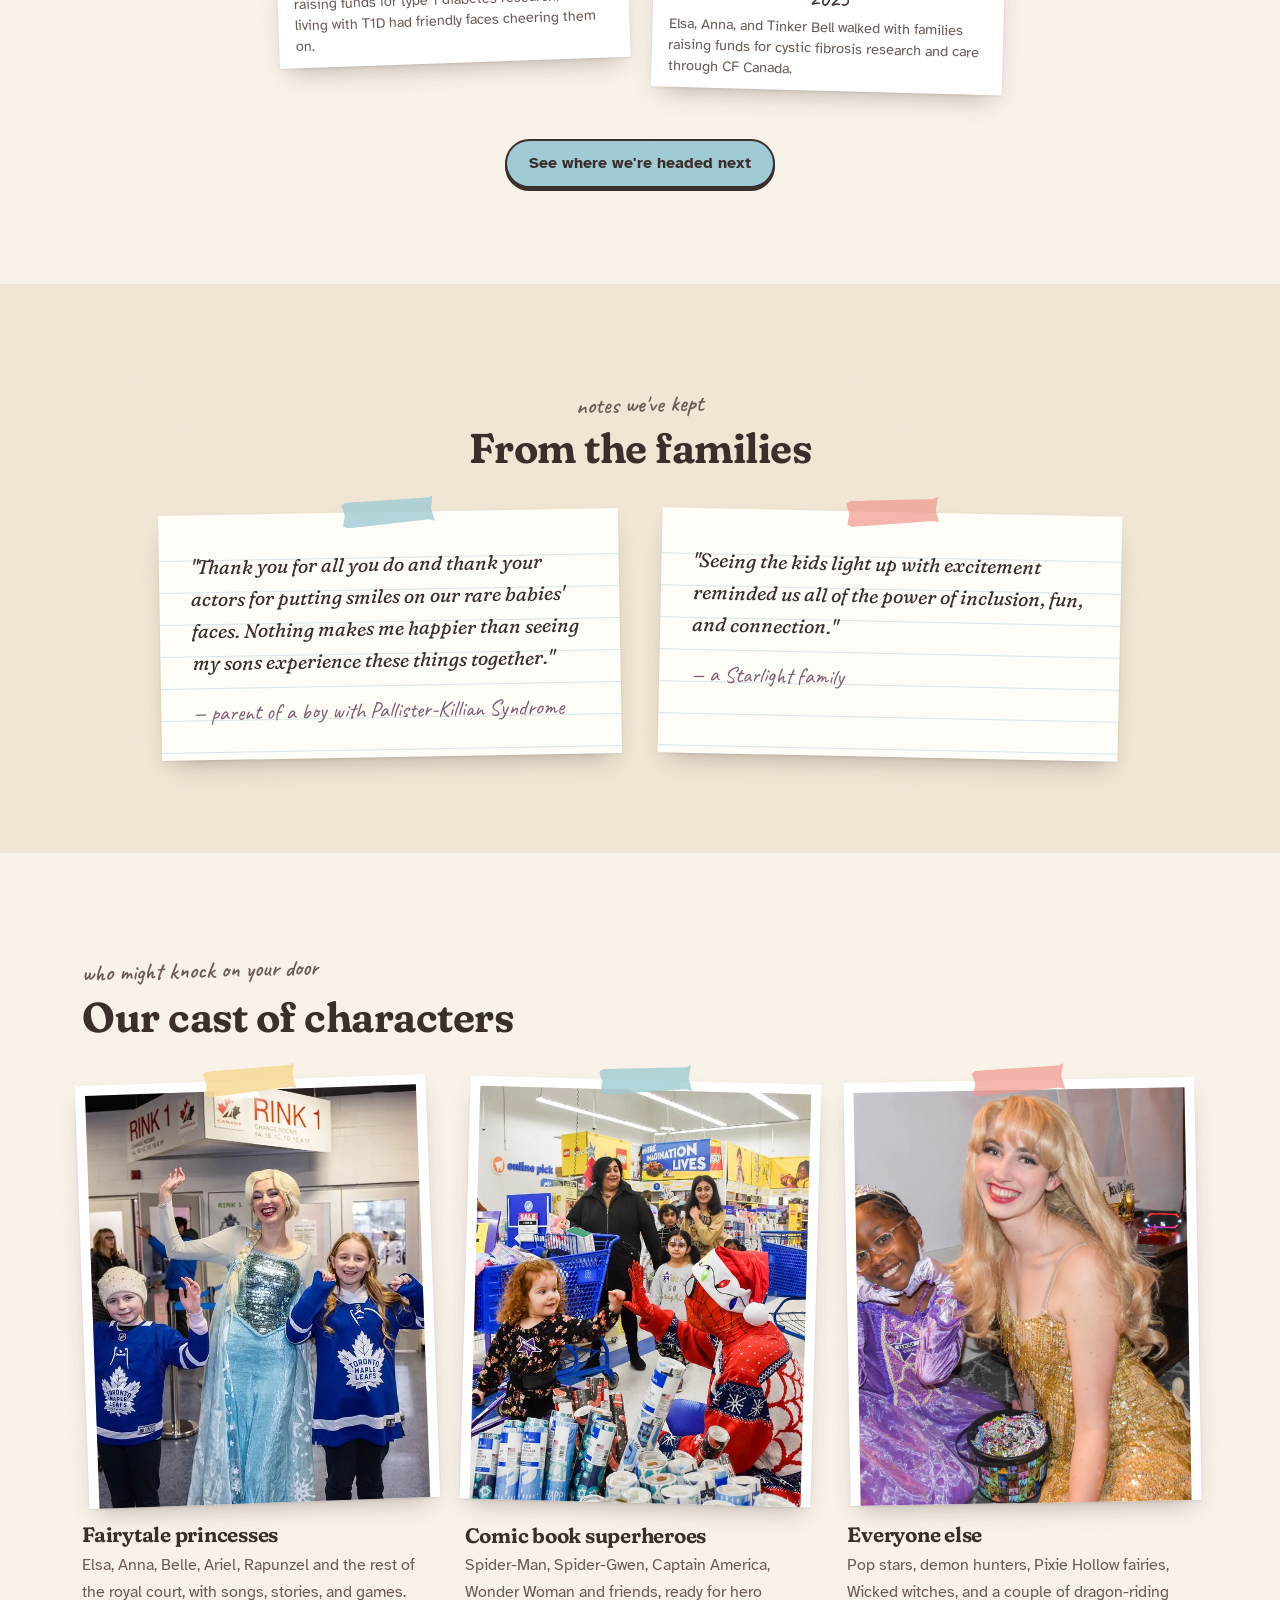
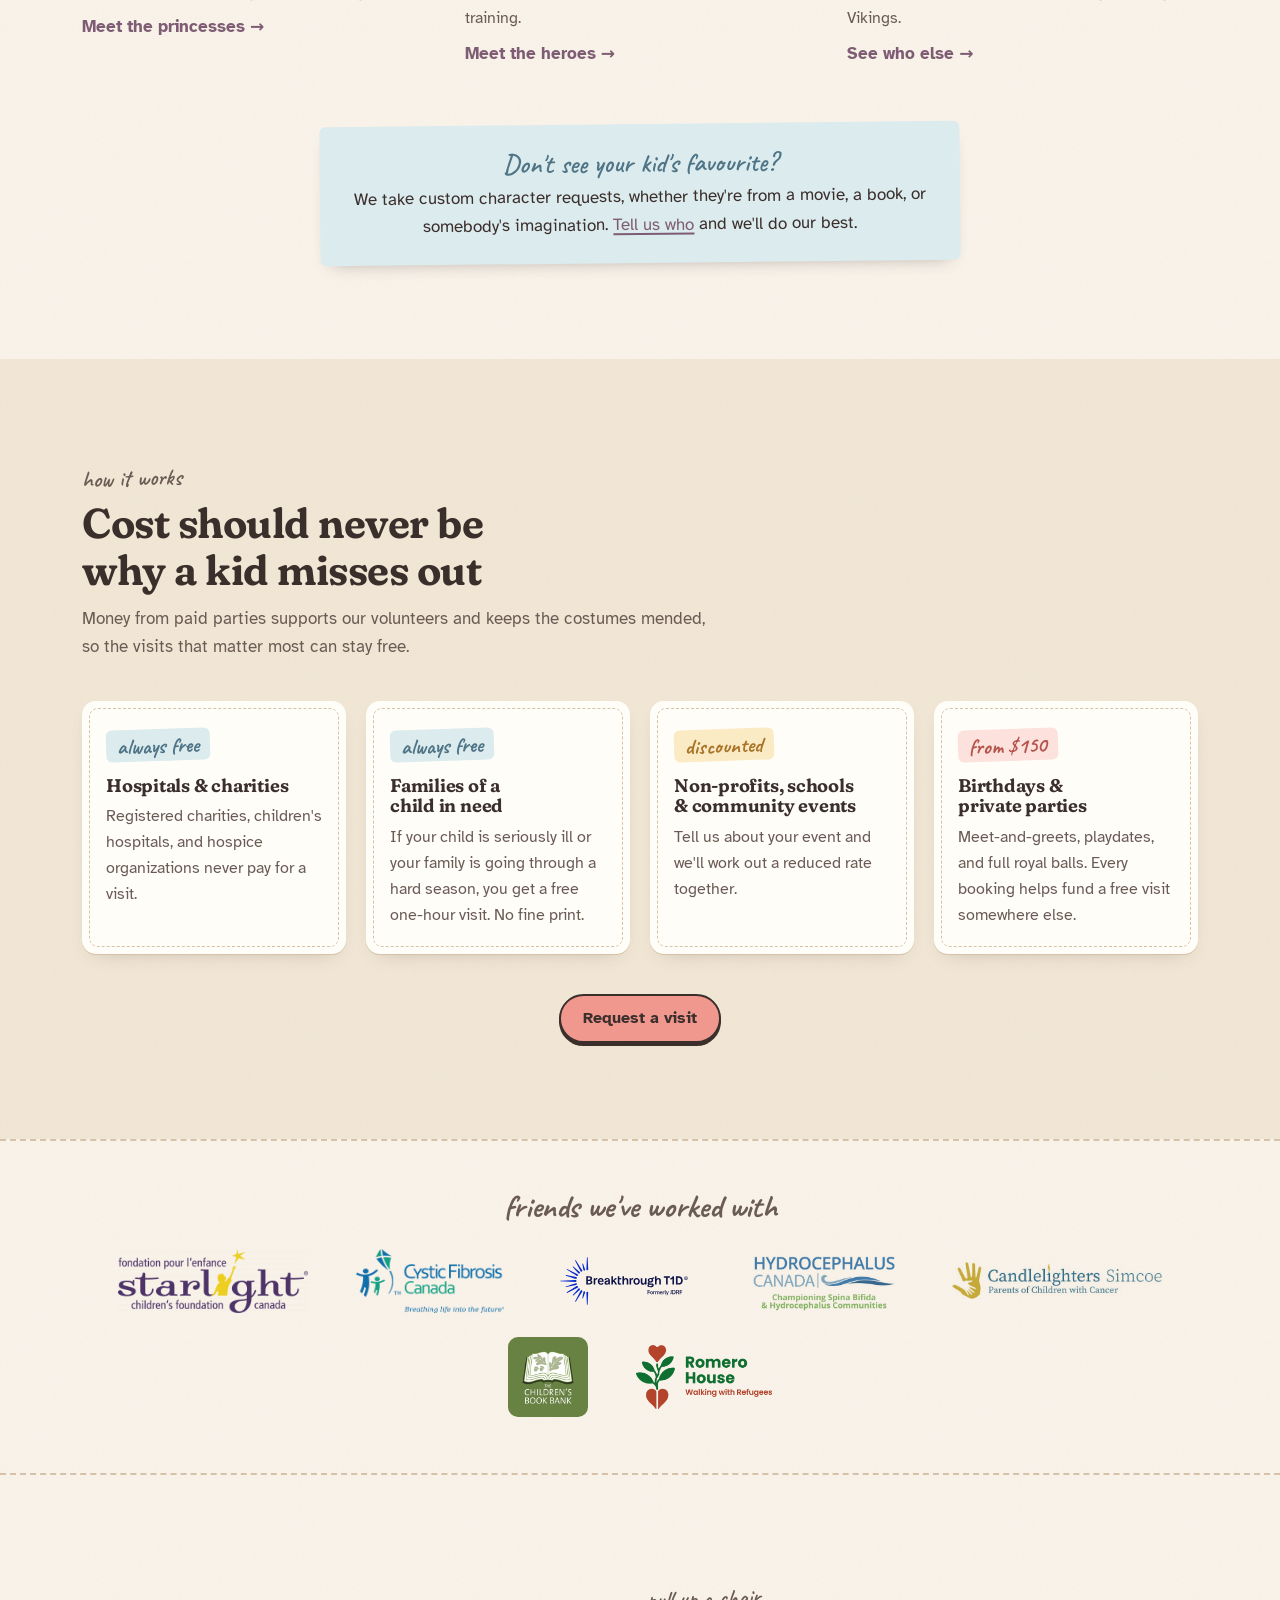
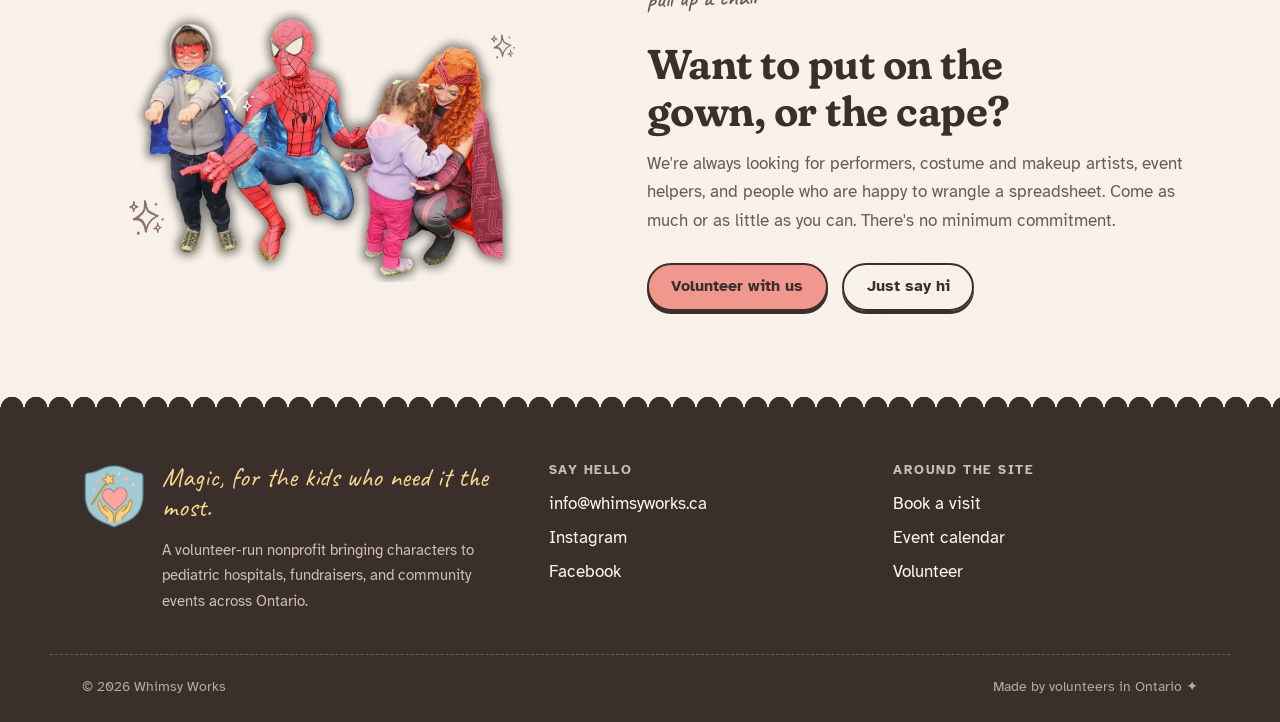
==== commit 60b6d5c4: "Add the Walk/Run for Georgetown Hospital to the calendar; rewrite scrapbook captions around why each" ====
--- a/index.html
+++ b/index.html
@@ -6,7 +6,7 @@
     <title>Whimsy Works - Magic for the kids who need it the most</title>
     <link rel="icon" type="image/png" href="images/shield.webp">
     <meta name="description" content="Whimsy Works is a volunteer-run nonprofit bringing handmade, theme-park quality character visits to pediatric hospitals, fundraisers, and community events across Ontario at no cost.">
-    <link rel="stylesheet" href="styles.css?v=2026-11-20a">
+    <link rel="stylesheet" href="styles.css?v=2026-11-20b">
     <link rel="preconnect" href="https://fonts.googleapis.com">
     <link rel="preconnect" href="https://fonts.gstatic.com" crossorigin>
     <link href="https://fonts.googleapis.com/css2?family=Atkinson+Hyperlegible:ital,wght@0,400;0,700;1,400&family=Caveat:wght@500..700&family=Fraunces:ital,opsz,wght,SOFT,WONK@0,9..144,400..800,0..100,0..1;1,9..144,400..800,0..100,0..1&display=swap" rel="stylesheet">
@@ -100,50 +100,50 @@
                 <div class="scrapbook">
                     <figure class="snap taped">
                         <img src="images/event-10.webp" alt="Cinderella and Rapunzel laughing as giant soap bubbles float around them at the Georgetown Hospital Walk">
-                        <figcaption>Georgetown Hospital Walk
-                            <small>Cinderella and Rapunzel got caught in a bubble storm, and loved every second of it.</small>
+                        <figcaption>Georgetown Hospital Walk · 2026
+                            <small>Cinderella and Rapunzel cheered on walkers and runners raising funds for Georgetown Hospital, care close to home for families in Halton Hills.</small>
                         </figcaption>
                     </figure>
                     <figure class="snap taped tape-coral">
                         <img src="images/event-7.webp" alt="Belle reading a storybook to kids sitting on the grass while Rapunzel listens, at Donate4Kids' Canada Day fundraiser in Hamilton">
                         <figcaption>Canada Day Treats, Hamilton · 2026
-                            <small>Belle and Rapunzel shared stories with new friends at Donate4Kids' fundraiser for childhood cancer.</small>
+                            <small>Belle and Rapunzel joined Donate4Kids' Canada Day fundraiser to help raise support for kids and families facing childhood cancer.</small>
                         </figcaption>
                     </figure>
                     <figure class="snap taped tape-sky">
                         <img src="images/event-8.webp" alt="Rapunzel and Flynn Rider with a delighted girl dressed as Cookie Monster in a lantern-lit Tangled suite">
                         <figcaption>Starlight Trick or Suite · 2026
-                            <small>Rapunzel and Flynn Rider welcomed a very happy Cookie Monster to the Tangled lantern room.</small>
+                            <small>Starlight's accessible Halloween gives seriously ill kids a safe way to trick-or-treat, and our characters brought each themed suite to life.</small>
                         </figcaption>
                     </figure>
                     <figure class="snap taped">
                         <img src="images/event-1.webp" alt="Taylor Swift playing guitar for a young boy and his mom at Trick or Suite">
                         <figcaption>Starlight Trick or Suite · 2025
-                            <small>Taylor Swift was one of twenty Whimsy Works characters at Starlight Children's Foundation's accessible Halloween event.</small>
+                            <small>Twenty Whimsy Works characters helped Starlight Children's Foundation give kids who can't trick-or-treat the usual way a Halloween of their own.</small>
                         </figcaption>
                     </figure>
                     <figure class="snap taped tape-sky">
                         <img src="images/event-2.webp" alt="Elsa visiting the children's cancer wing at Trinity Memorial Hospital">
                         <figcaption>Children's Cancer Awareness Month · 2024
-                            <small>Elsa visited the children's cancer wing of Trinity Memorial Hospital in Port Credit.</small>
+                            <small>Elsa visited the children's cancer wing at Trinity Memorial Hospital in Port Credit, bringing a bit of magic to kids in the middle of treatment.</small>
                         </figcaption>
                     </figure>
                     <figure class="snap taped tape-coral">
                         <img src="images/event-9.webp" alt="Spider-Man kneeling on a sports field to high-five a toddler in a Spider-Man jacket">
-                        <figcaption>Megan's Hug · 2026
-                            <small>Spider-Man got down on one knee for a very important high-five.</small>
+                        <figcaption>Meagan's Hug · 2026
+                            <small>Spider-Man and Spider-Gwen joined Meagan's Hug, where thousands of walkers link arms around SickKids to raise funds for paediatric brain tumour research.</small>
                         </figcaption>
                     </figure>
                     <figure class="snap taped">
                         <img src="images/event-6.webp" alt="Cinderella and Rapunzel walking through the Breakthrough T1D Toronto Walk">
                         <figcaption>Breakthrough T1D Walk · 2025
-                            <small>Cinderella and Rapunzel wandered the route, meeting families all along the way.</small>
+                            <small>Cinderella and Rapunzel walked alongside families raising funds for type 1 diabetes research, so kids living with T1D had friendly faces cheering them on.</small>
                         </figcaption>
                     </figure>
                     <figure class="snap taped tape-sky">
                         <img src="images/event-3.webp" alt="Elsa, Anna, and Tinker Bell posing with a family at the Walk to Change Cystic Fibrosis History">
                         <figcaption>Walk to Change Cystic Fibrosis History · 2025
-                            <small>Elsa, Anna, and Tinker Bell walked with families in support of CF Canada.</small>
+                            <small>Elsa, Anna, and Tinker Bell walked with families raising funds for cystic fibrosis research and care through CF Canada.</small>
                         </figcaption>
                     </figure>
                 </div>
@@ -308,6 +308,6 @@
         </div>
     </footer>
 
-    <script src="script.js?v=2026-11-20a"></script>
+    <script src="script.js?v=2026-11-20b"></script>
 </body>
 </html>
